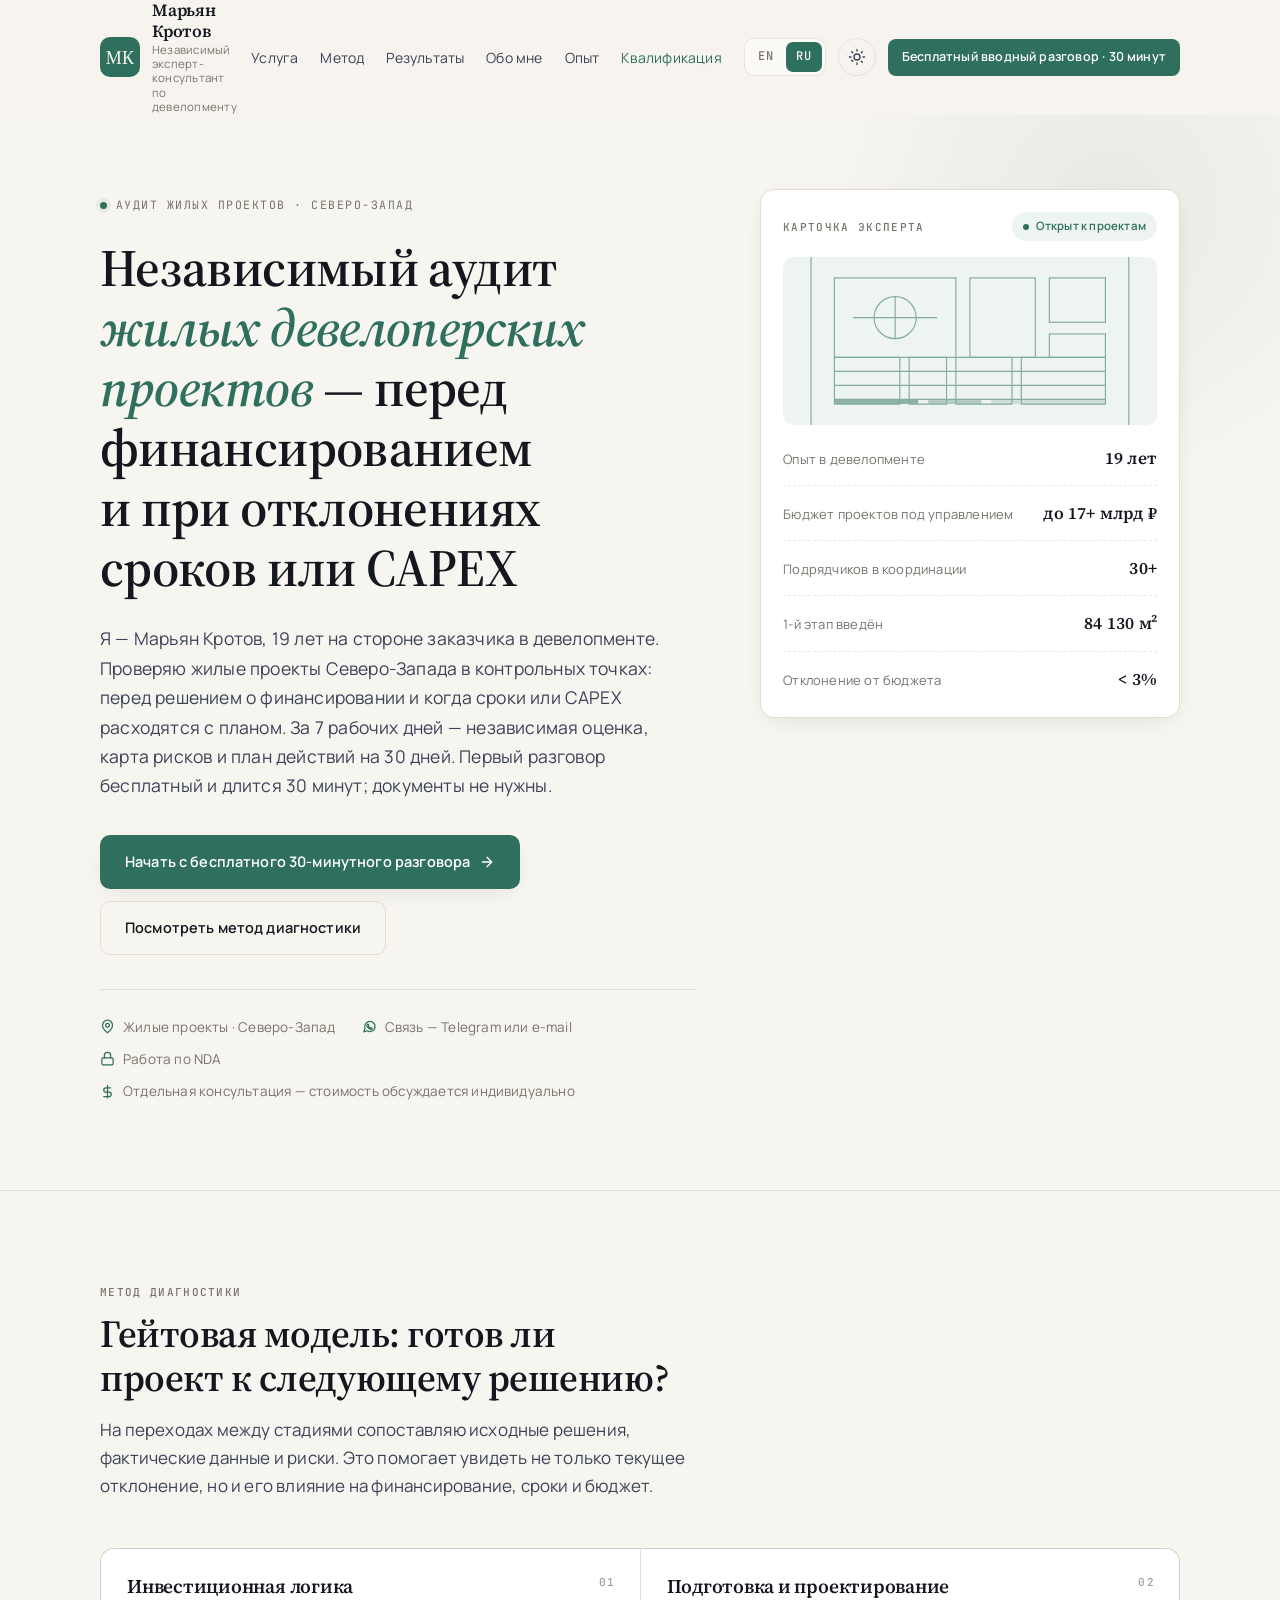
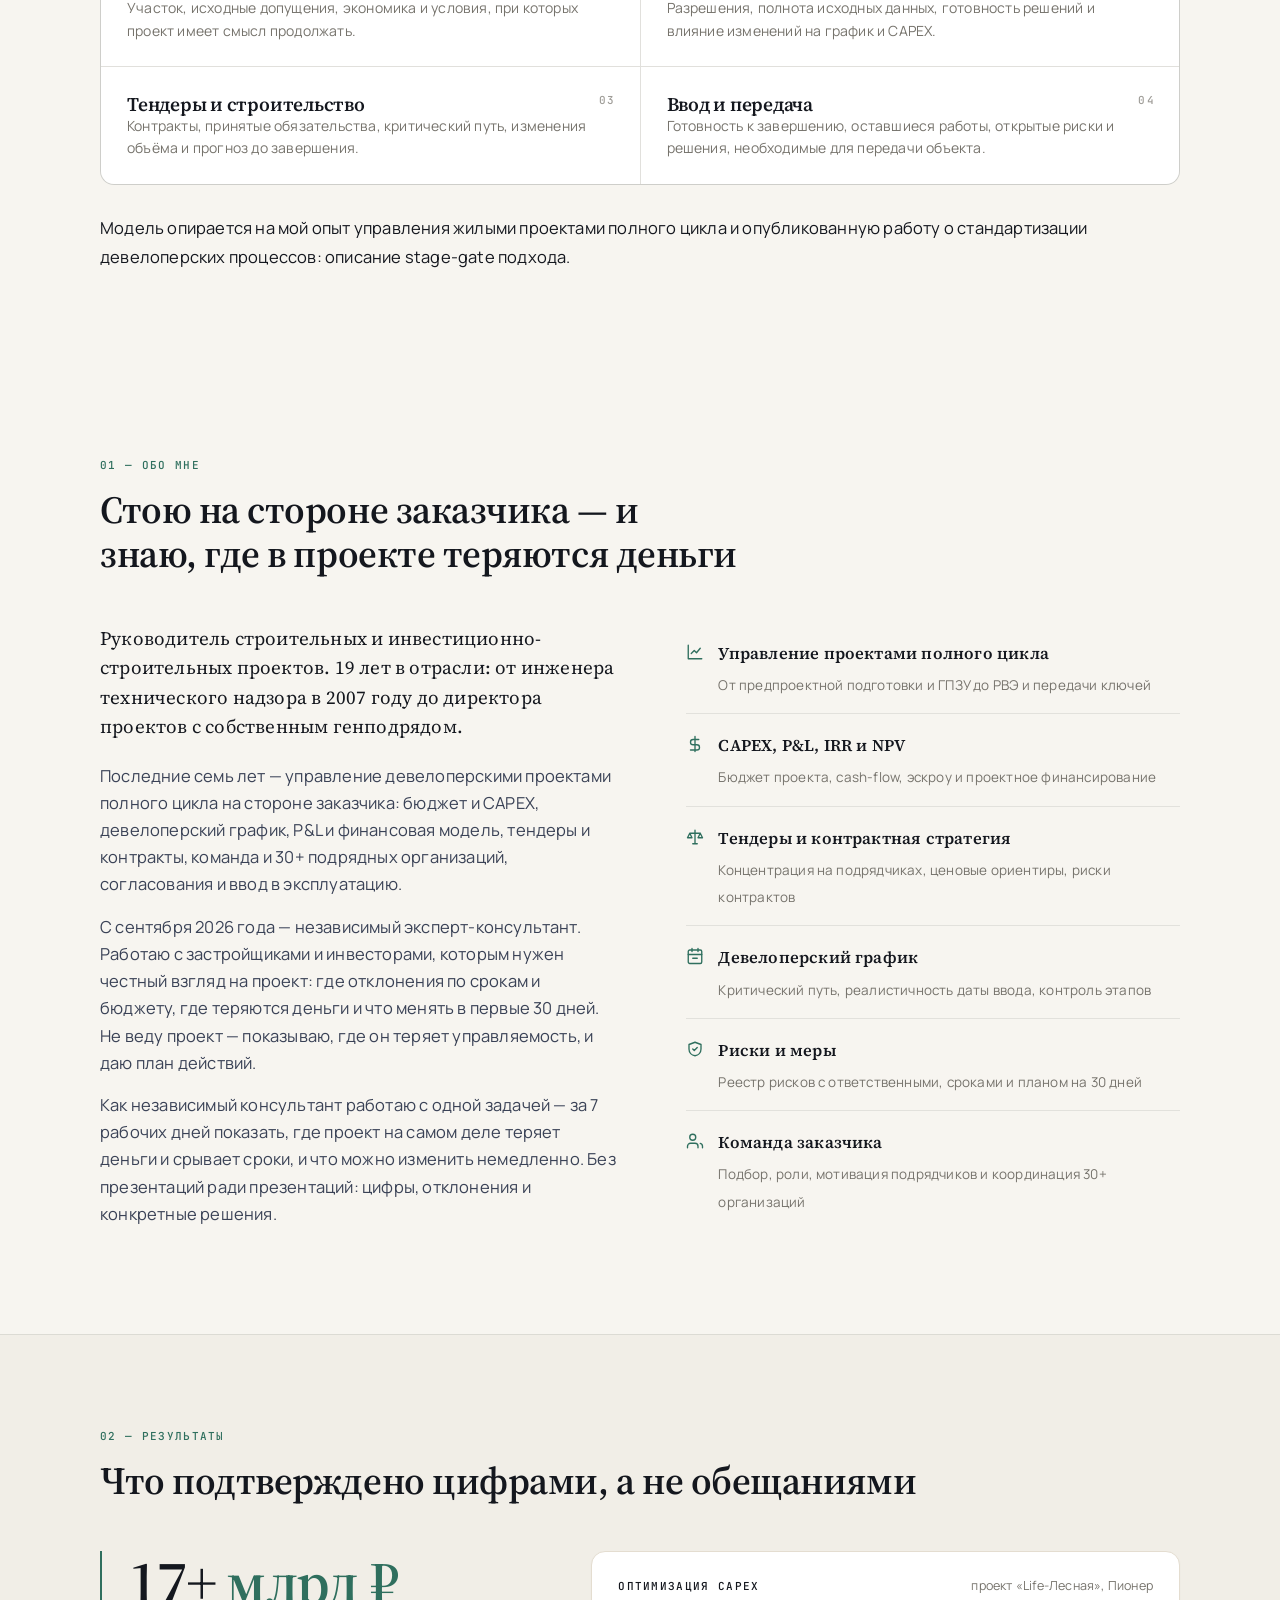
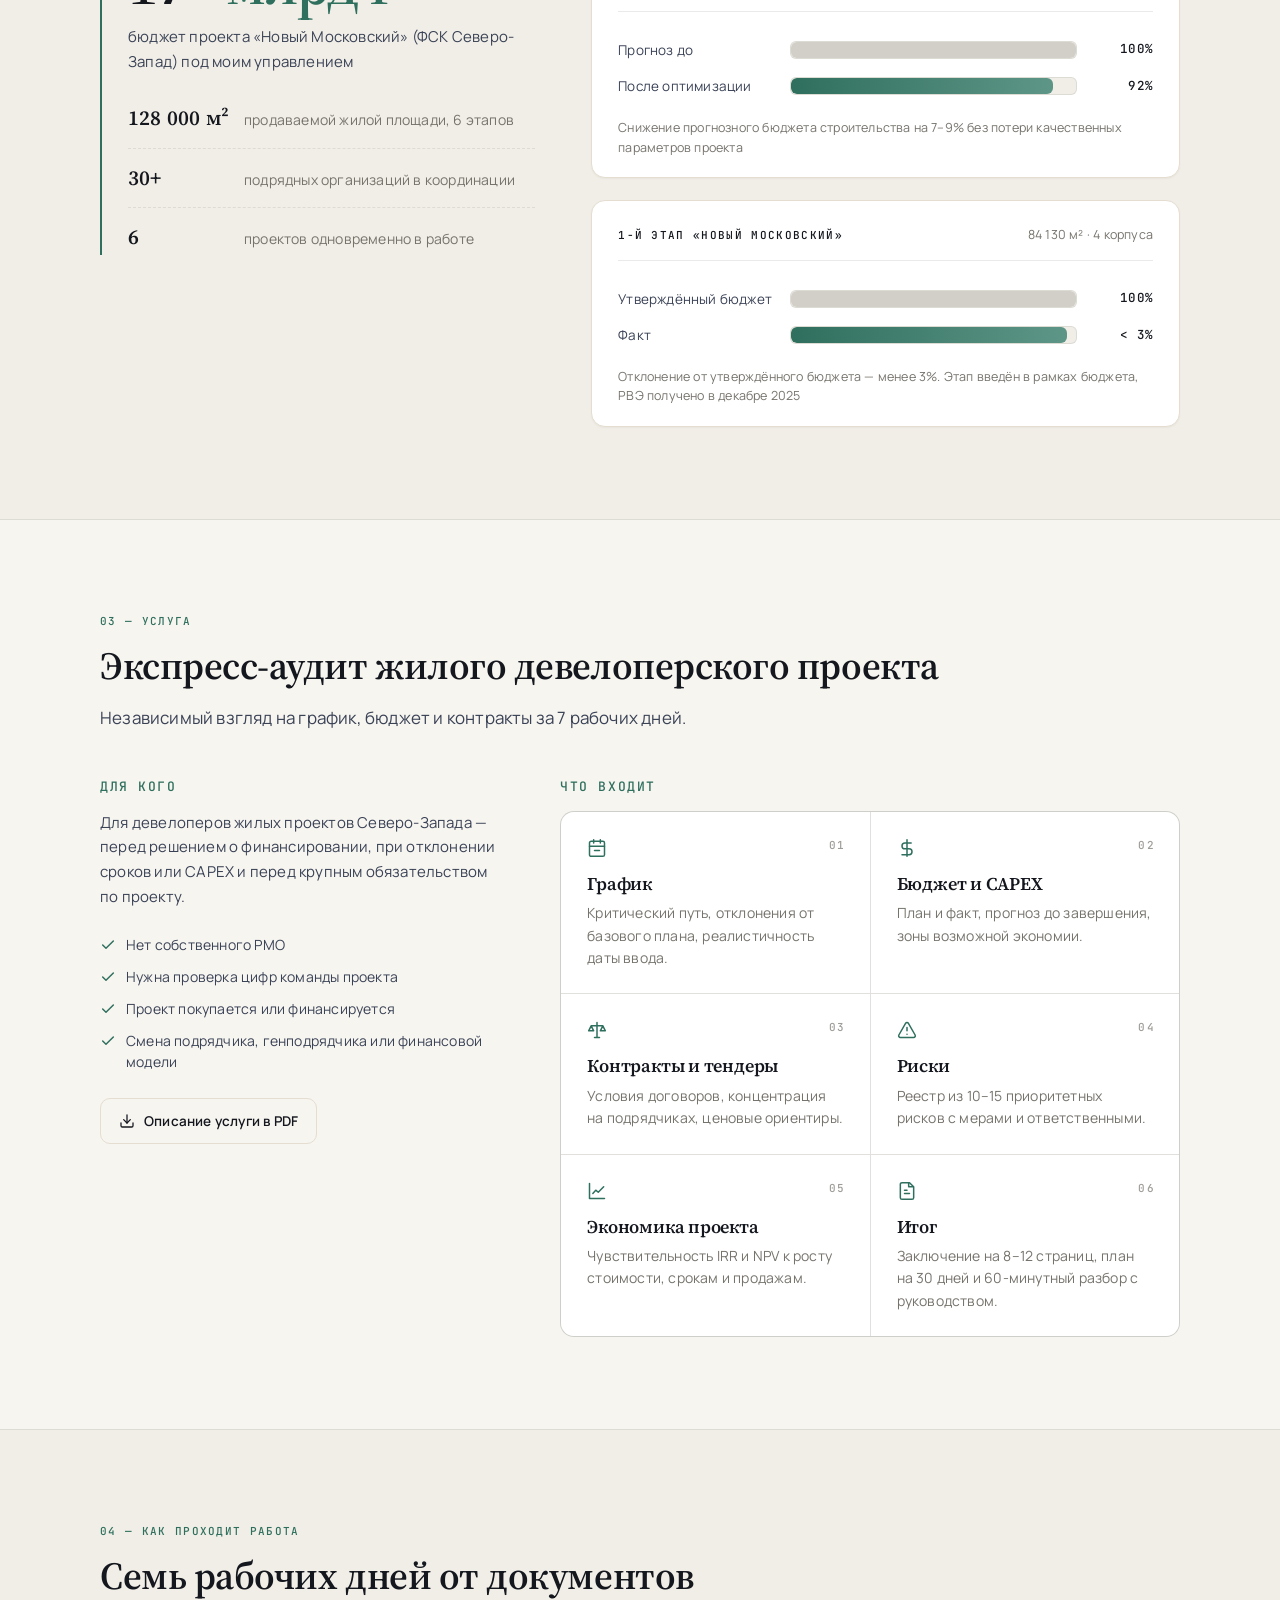
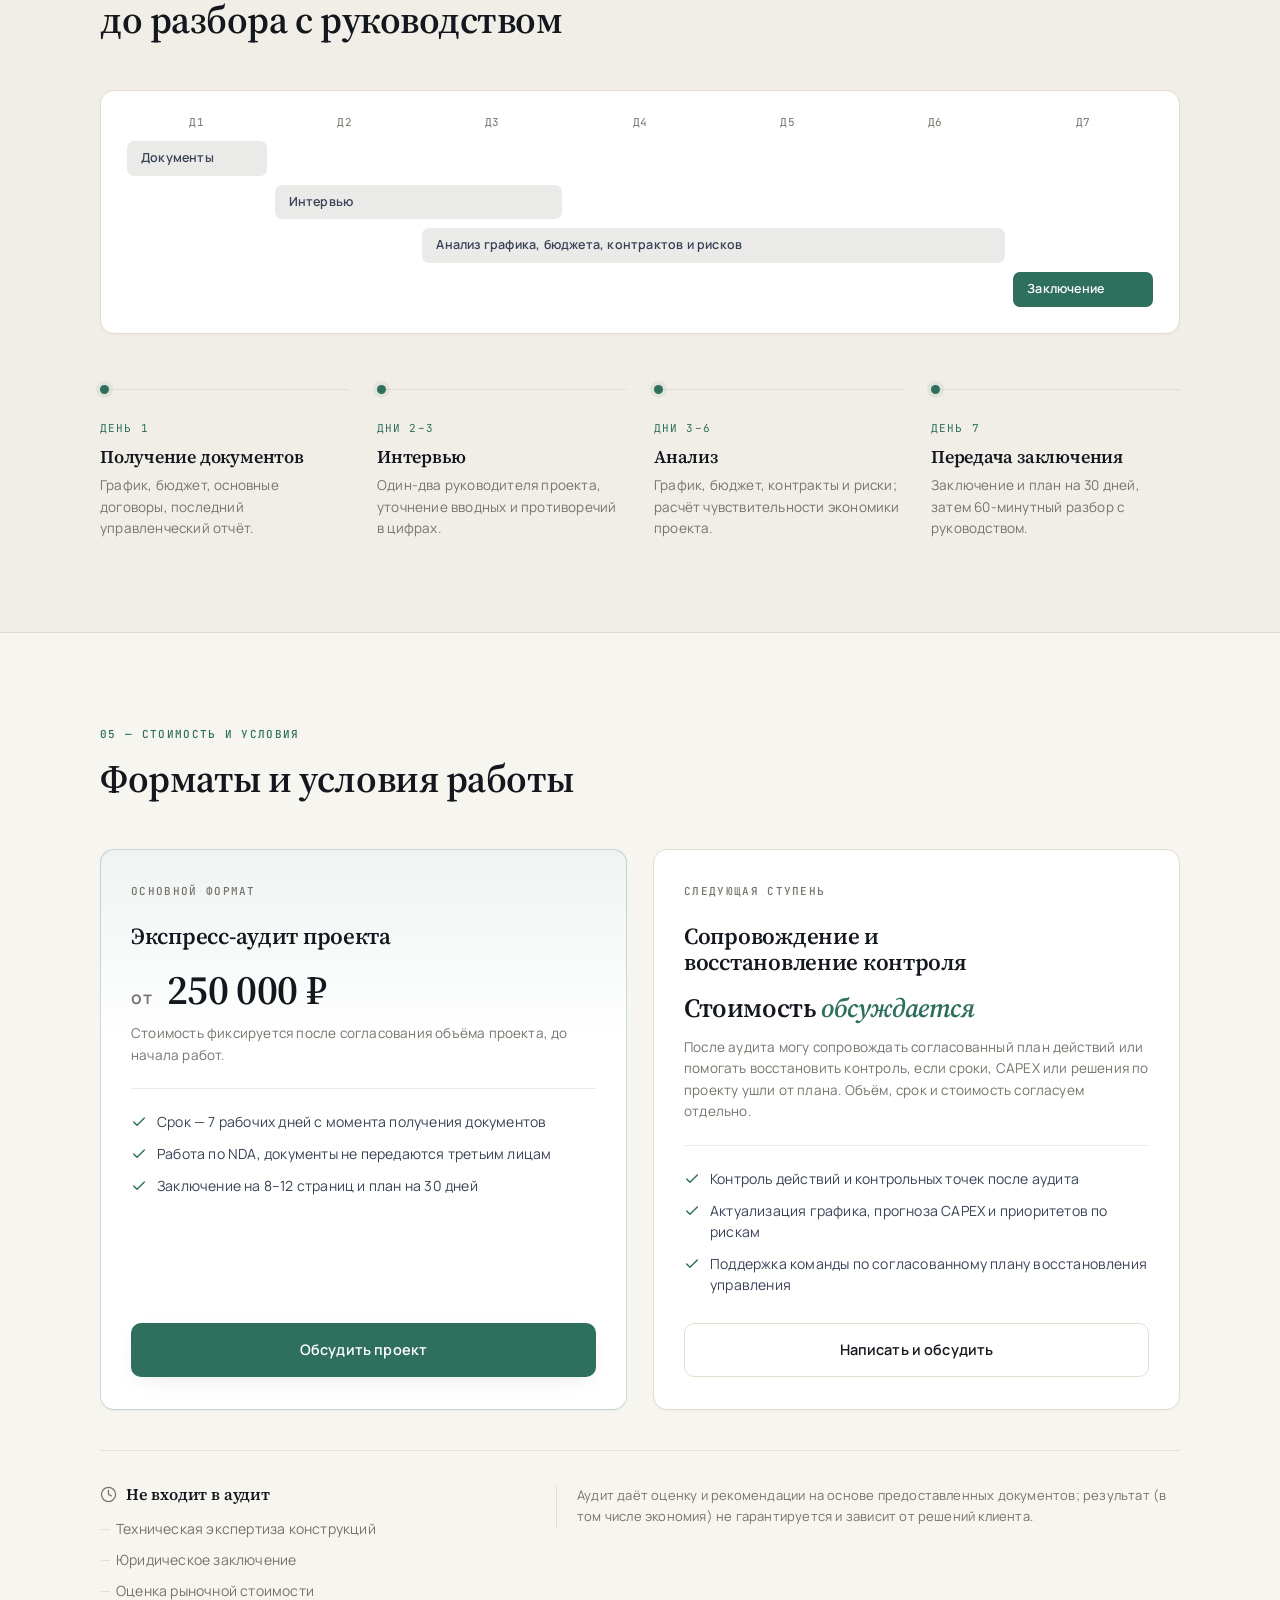
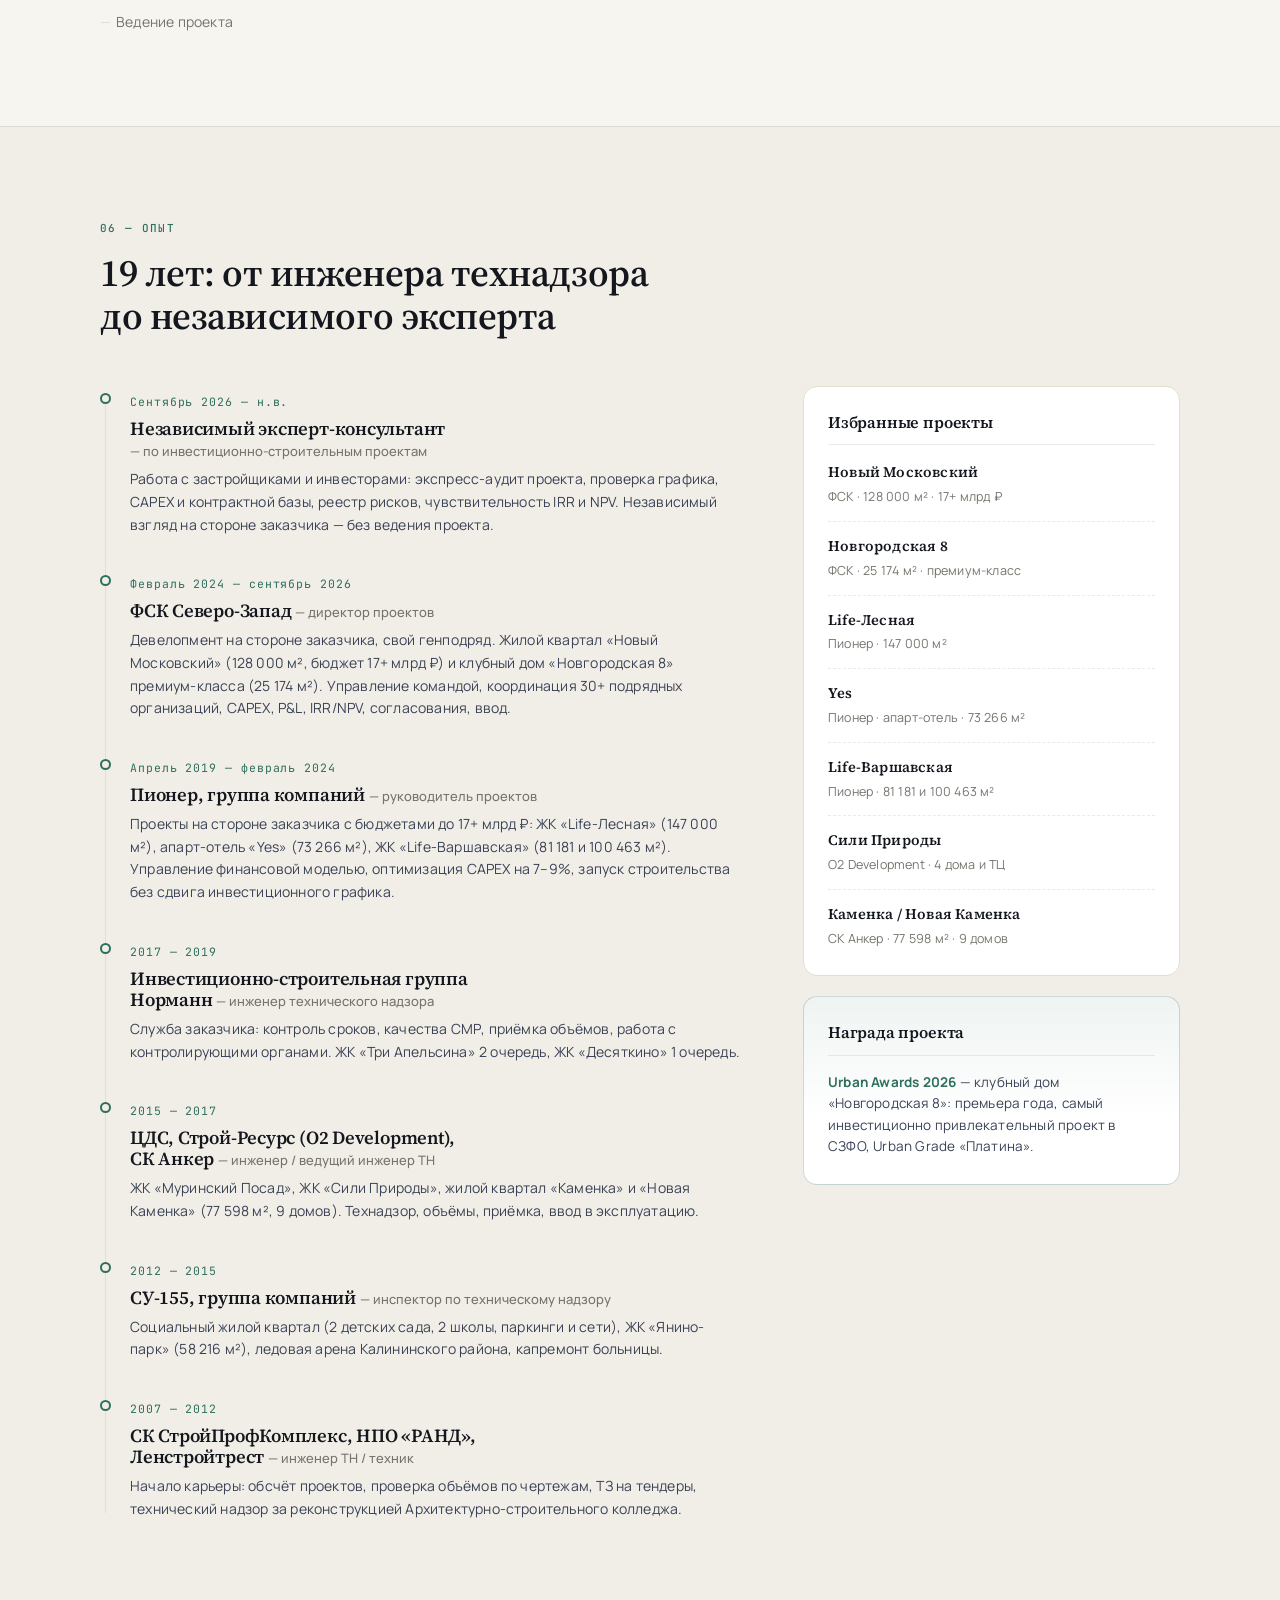
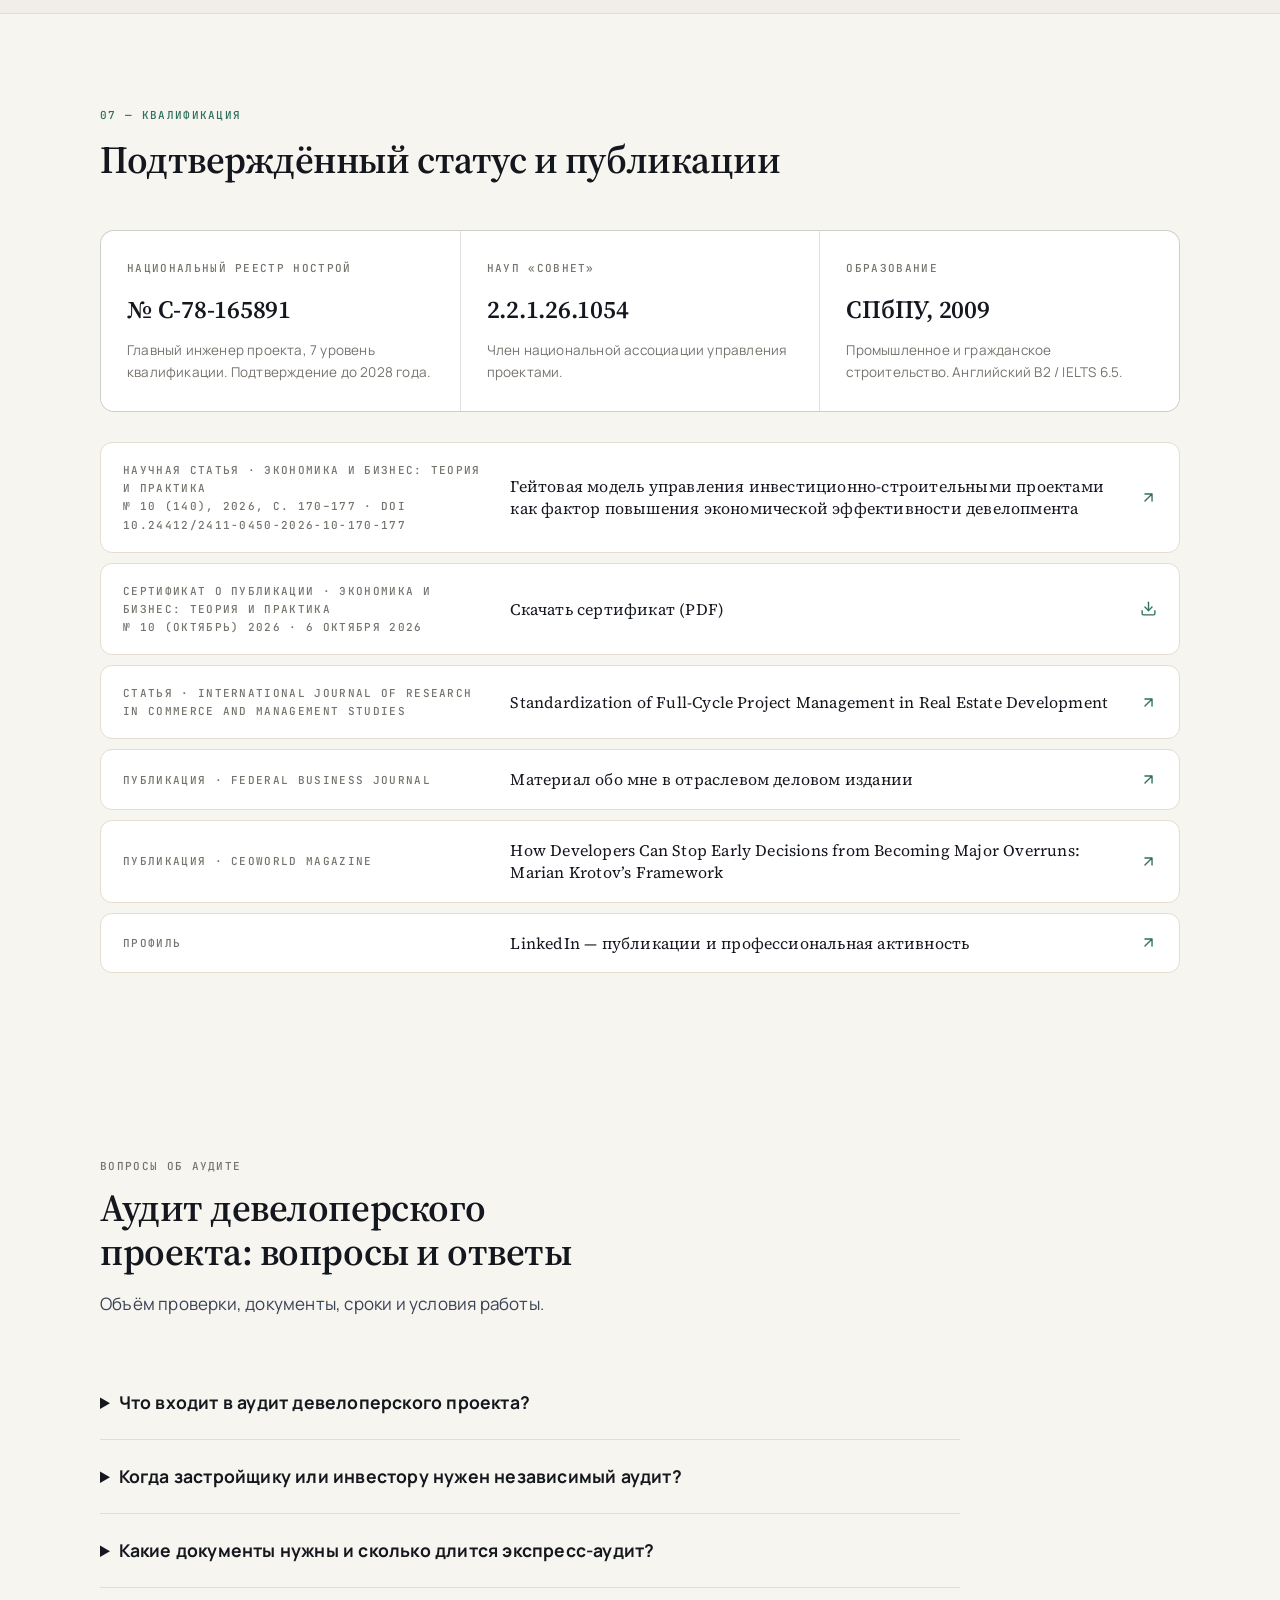
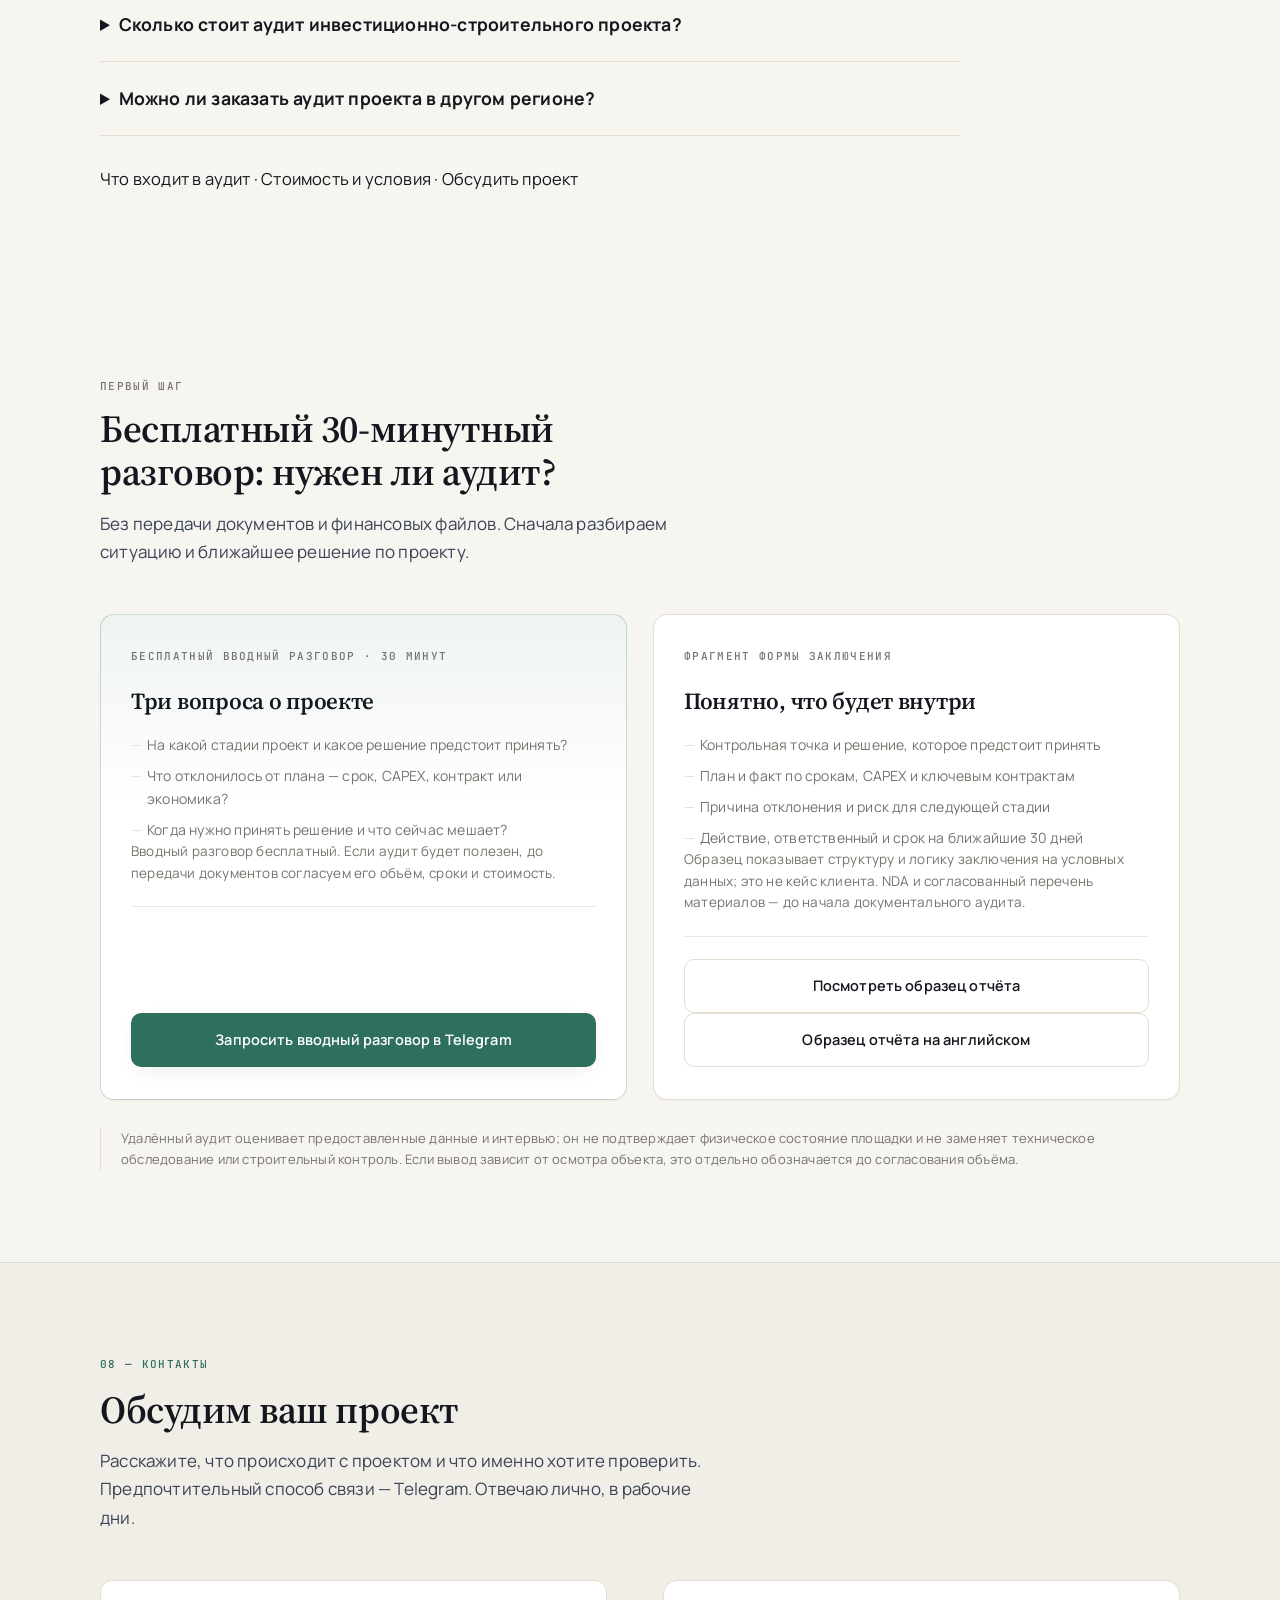
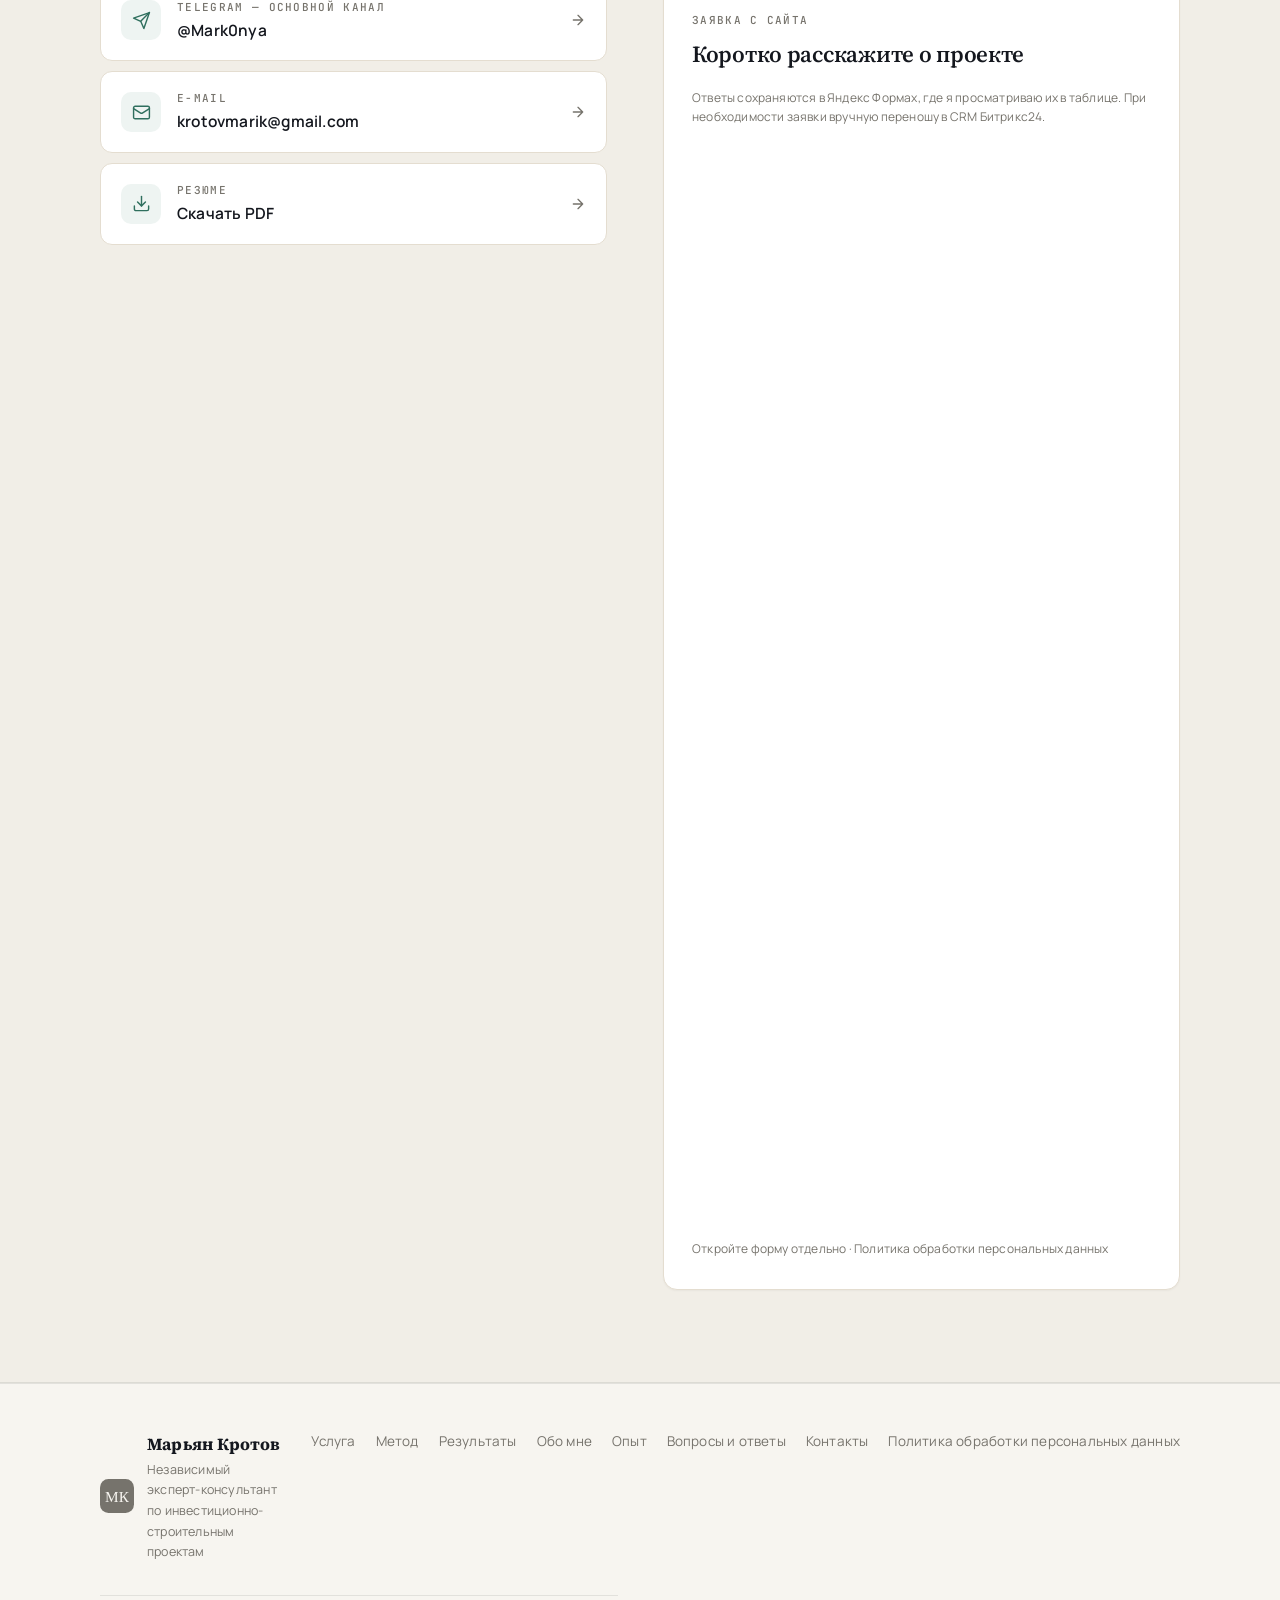
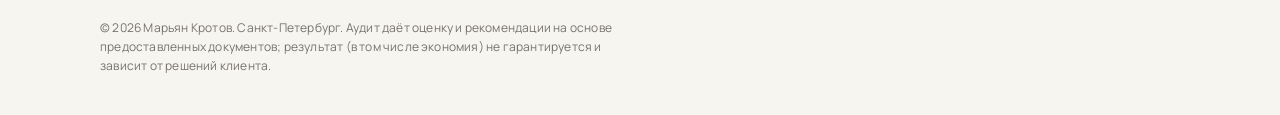
==== site/index.html @ f598ee1e "Connect Russian contact form to Yandex Forms" ====
<!DOCTYPE html>
<html lang="ru" data-theme="light">
<head>
<meta charset="utf-8">
<meta name="viewport" content="width=device-width, initial-scale=1">
<title>Аудит жилых девелоперских проектов Северо-Запада — Марьян Кротов</title>
<meta name="description" content="Независимый аудит жилых проектов Северо-Запада перед финансированием или при отклонениях сроков и CAPEX. Первый шаг — бесплатный разговор на 30 минут, документы не нужны.">
<link rel="canonical" href="https://mariankrotov.com/">
<link rel="alternate" hreflang="ru" href="https://mariankrotov.com/">
<link rel="alternate" hreflang="en" href="https://mariankrotov.com/en/">
<link rel="alternate" hreflang="x-default" href="https://mariankrotov.com/">
<meta name="robots" content="index, follow, max-image-preview:large">
<meta name="theme-color" content="#f7f5f0">
<meta property="og:type" content="website">
<meta property="og:locale" content="ru_RU">
<meta property="og:locale:alternate" content="en_US">
<meta property="og:title" content="Аудит жилых девелоперских проектов Северо-Запада — Марьян Кротов">
<meta property="og:description" content="Независимый аудит жилых проектов Северо-Запада перед финансированием или при отклонениях сроков и CAPEX. Первый шаг — бесплатный разговор на 30 минут, документы не нужны.">
<meta property="og:url" content="https://mariankrotov.com/">
<meta property="og:site_name" content="Марьян Кротов — консультант по девелопменту">
<meta property="og:image" content="https://mariankrotov.com/assets/og-cover.png">
<meta property="og:image:alt" content="Марьян Кротов — независимый консультант по девелопменту">
<meta property="og:image:width" content="1200">
<meta property="og:image:height" content="630">
<meta name="twitter:card" content="summary_large_image">
<meta name="twitter:title" content="Аудит жилых девелоперских проектов Северо-Запада — Марьян Кротов">
<meta name="twitter:description" content="Независимый аудит жилых проектов Северо-Запада перед финансированием или при отклонениях сроков и CAPEX. Первый шаг — бесплатный разговор на 30 минут, документы не нужны.">
<meta name="twitter:image" content="https://mariankrotov.com/assets/og-cover.png">
<meta name="twitter:image:alt" content="Марьян Кротов — независимый консультант по девелопменту">
<link rel="preconnect" href="https://fonts.googleapis.com">
<link rel="preconnect" href="https://fonts.gstatic.com" crossorigin>
<link href="https://fonts.googleapis.com/css2?family=Source+Serif+4:ital,opsz,wght@0,8..60,400;0,8..60,600;1,8..60,400&family=Manrope:wght@400;500;600;700;800&family=JetBrains+Mono:wght@400;500&display=swap" rel="stylesheet">
<link rel="stylesheet" href="assets/styles.css">
<link rel="icon" href="data:image/svg+xml,%3Csvg xmlns='http://www.w3.org/2000/svg' viewBox='0 0 64 64'%3E%3Crect width='64' height='64' rx='14' fill='%232f6f5e'/%3E%3Ctext x='32' y='43' font-family='Georgia,serif' font-size='30' fill='%23f7f5f0' text-anchor='middle'%3EМК%3C/text%3E%3C/svg%3E">
<script>
(function(){
  try {
    var saved = localStorage.getItem('mk-theme');
    var sys = window.matchMedia('(prefers-color-scheme: dark)').matches ? 'dark' : 'light';
    document.documentElement.setAttribute('data-theme', saved || sys);
  } catch(e){}
  document.documentElement.classList.add('js');
})();
</script>
<script type="application/ld+json">
{
  "@context": "https://schema.org",
  "@graph": [
    {
      "@type": "WebSite",
      "@id": "https://mariankrotov.com/#website",
      "url": "https://mariankrotov.com/",
      "name": "Марьян Кротов — консультант по девелопменту",
      "inLanguage": "ru-RU",
      "publisher": {
        "@id": "https://mariankrotov.com/#person"
      }
    },
    {
      "@type": "WebPage",
      "@id": "https://mariankrotov.com/#webpage",
      "url": "https://mariankrotov.com/",
      "name": "Аудит жилых девелоперских проектов Северо-Запада — Марьян Кротов",
      "description": "Независимый аудит жилых проектов Северо-Запада перед финансированием или при отклонениях сроков и CAPEX. Первый шаг — бесплатный разговор на 30 минут, документы не нужны.",
      "inLanguage": "ru-RU",
      "isPartOf": {
        "@id": "https://mariankrotov.com/#website"
      },
      "about": [
        {
          "@id": "https://mariankrotov.com/#person"
        },
        {
          "@id": "https://mariankrotov.com/#audit"
        }
      ],
      "mainEntity": {
        "@id": "https://mariankrotov.com/#audit"
      },
      "primaryImageOfPage": {
        "@id": "https://mariankrotov.com/assets/og-cover.png"
      }
    },
    {
      "@type": "ImageObject",
      "@id": "https://mariankrotov.com/assets/og-cover.png",
      "url": "https://mariankrotov.com/assets/og-cover.png",
      "contentUrl": "https://mariankrotov.com/assets/og-cover.png",
      "width": 1200,
      "height": 630,
      "inLanguage": "ru-RU",
      "caption": "Марьян Кротов — независимый консультант по девелопменту"
    },
    {
      "@type": "Person",
      "@id": "https://mariankrotov.com/#person",
      "name": "Марьян Кротов",
      "alternateName": "Marian Krotov",
      "url": "https://mariankrotov.com/",
      "jobTitle": "Независимый эксперт-консультант по девелопменту",
      "description": "Независимый эксперт-консультант по инвестиционно-строительным проектам: 19 лет на стороне заказчика, опыт проектов стоимостью до 17+ млрд ₽.",
      "email": "krotovmarik@gmail.com",
      "homeLocation": {
        "@type": "City",
        "name": "Санкт-Петербург"
      },
      "knowsLanguage": [
        "ru",
        "en"
      ],
      "alumniOf": {
        "@type": "CollegeOrUniversity",
        "name": "Санкт-Петербургский политехнический университет Петра Великого"
      },
      "hasCredential": {
        "@type": "EducationalOccupationalCredential",
        "name": "Подтверждение квалификации НОСТРОЙ"
      },
      "knowsAbout": [
        "Управление девелоперскими проектами",
        "Аудит инвестиционно-строительных проектов",
        "CAPEX",
        "IRR и NPV",
        "Контрактная стратегия"
      ],
      "sameAs": [
        "https://www.linkedin.com/in/marian-krotov-8963a182/",
        "https://t.me/Mark0nya"
      ]
    },
    {
      "@type": "Service",
      "@id": "https://mariankrotov.com/#audit",
      "url": "https://mariankrotov.com/#service",
      "name": "Экспресс-аудит жилого девелоперского проекта",
      "serviceType": "Независимый аудит девелоперского проекта",
      "description": "Анализ графика, бюджета CAPEX, контрактов, рисков и экономики IRR/NPV за 7 рабочих дней с момента получения документов. Заключение и план действий на 30 дней.",
      "provider": {
        "@id": "https://mariankrotov.com/#person"
      },
      "areaServed": "Северо-Запад России",
      "offers": {
        "@type": "Offer",
        "price": "250000",
        "priceCurrency": "RUB",
        "description": "Стоимость экспресс-аудита инвестиционно-строительного проекта — от 250 000 ₽"
      }
    },
    {
      "@type": "FAQPage",
      "@id": "https://mariankrotov.com/#faq",
      "isPartOf": {
        "@id": "https://mariankrotov.com/#webpage"
      },
      "inLanguage": "ru-RU",
      "mainEntity": [
        {
          "@type": "Question",
          "name": "Что входит в аудит девелоперского проекта?",
          "acceptedAnswer": {
            "@type": "Answer",
            "text": "Проверка девелоперского графика и критического пути, бюджета и CAPEX, контрактов и тендеров, реестра рисков и чувствительности IRR/NPV. По итогам вы получаете заключение на 8–12 страниц, план действий на 30 дней и 60-минутный разбор с руководством."
          },
          "@id": "https://mariankrotov.com/#faq-audit-includes",
          "text": "Проверка девелоперского графика и критического пути, бюджета и CAPEX, контрактов и тендеров, реестра рисков и чувствительности IRR/NPV. По итогам вы получаете заключение на 8–12 страниц, план действий на 30 дней и 60-минутный разбор с руководством."
        },
        {
          "@type": "Question",
          "name": "Когда застройщику или инвестору нужен независимый аудит?",
          "acceptedAnswer": {
            "@type": "Answer",
            "text": "Когда нужно проверить цифры команды проекта, разобраться в отклонениях по срокам и бюджету, оценить проект перед покупкой или финансированием. Аудит также помогает при смене подрядчика, генподрядчика или финансовой модели."
          },
          "@id": "https://mariankrotov.com/#faq-when-audit-needed",
          "text": "Когда нужно проверить цифры команды проекта, разобраться в отклонениях по срокам и бюджету, оценить проект перед покупкой или финансированием. Аудит также помогает при смене подрядчика, генподрядчика или финансовой модели."
        },
        {
          "@type": "Question",
          "name": "Какие документы нужны и сколько длится экспресс-аудит?",
          "acceptedAnswer": {
            "@type": "Answer",
            "text": "Бесплатный 30-минутный вводный разговор не требует документов. Если решим, что аудит полезен, сначала согласуем объём, NDA и список материалов. Аудит длится 7 рабочих дней с момента получения согласованных документов и включает интервью с одним-двумя руководителями проекта."
          },
          "@id": "https://mariankrotov.com/#faq-documents-and-timing",
          "text": "Бесплатный 30-минутный вводный разговор не требует документов. Если решим, что аудит полезен, сначала согласуем объём, NDA и список материалов. Аудит длится 7 рабочих дней с момента получения согласованных документов и включает интервью с одним-двумя руководителями проекта."
        },
        {
          "@type": "Question",
          "name": "Сколько стоит аудит инвестиционно-строительного проекта?",
          "acceptedAnswer": {
            "@type": "Answer",
            "text": "Экспресс-аудит стоит от 250 000 ₽. Стоимость фиксируется после согласования объёма проекта, до начала работ. Цена отдельной консультации и регулярного сопровождения обсуждается индивидуально."
          },
          "@id": "https://mariankrotov.com/#faq-audit-price",
          "text": "Экспресс-аудит стоит от 250 000 ₽. Стоимость фиксируется после согласования объёма проекта, до начала работ. Цена отдельной консультации и регулярного сопровождения обсуждается индивидуально."
        },
        {
          "@type": "Question",
          "name": "Можно ли заказать аудит проекта в другом регионе?",
          "acceptedAnswer": {
            "@type": "Answer",
            "text": "Основной фокус — жилые девелоперские проекты Северо-Запада. Удалённый аудит в других регионах можно обсудить после бесплатного 30-минутного разговора — с учётом стадии проекта и доступных данных. Документы не нужны."
          },
          "@id": "https://mariankrotov.com/#faq-audit-region",
          "text": "Основной фокус — жилые девелоперские проекты Северо-Запада. Удалённый аудит в других регионах можно обсудить после бесплатного 30-минутного разговора — с учётом стадии проекта и доступных данных. Документы не нужны."
        }
      ]
    }
  ]
}
</script>
</head>
<body>
<a class="skip-link" href="#main">Перейти к содержимому</a>
<!-- Yandex.Metrika counter -->
<script type="text/javascript">
    (function(m,e,t,r,i,k,a){m[i]=m[i]||function(){(m[i].a=m[i].a||[]).push(arguments)}; m[i].l=1*new Date();k=e.createElement(t),a=e.getElementsByTagName(t)[0],k.async=1,k.src=r,a.parentNode.insertBefore(k,a)}) (window, document, "script", "https://mc.yandex.ru/metrika/tag.js", "ym"); try { ym(114174819, "init", { defer:false, clickmap:true, trackLinks:true, accurateTrackBounce:true, webvisor:true, triggerEvent: false, trackHash: false, ecommerce: false, type: 0, experiments:"" }); } catch(e) {}
</script>
<noscript><div><img src="https://mc.yandex.ru/watch/114174819" style="position:absolute; left:-9999px;" alt="" /></div></noscript>
<!-- /Yandex.Metrika counter -->

<!-- ======================= HEADER ======================= -->
<header class="site-header" id="siteHeader">
  <div class="container header-inner">
    <a class="brand" href="#top" aria-label="Марьян Кротов — на главную">
      <span class="brand-mark" aria-hidden="true">
        <svg viewBox="0 0 40 40" width="40" height="40"><rect width="40" height="40" rx="10" fill="currentColor"/><text x="20" y="27" font-family="Georgia, 'Times New Roman', serif" font-size="18" fill="var(--mark-fg)" text-anchor="middle">МК</text></svg>
      </span>
      <span class="brand-text">
        <strong>Марьян Кротов</strong>
        <em>Независимый эксперт-консультант по девелопменту</em>
      </span>
    </a>

    <nav class="nav" id="primaryNav" aria-label="Основная навигация">
      <a href="#service">Услуга</a>
      <a href="#method">Метод</a>
      <a href="#results">Результаты</a>
      <a href="#about">Обо мне</a>
      <a href="#experience">Опыт</a>
      <a href="#credentials">Квалификация</a>
    </nav>

    <div class="header-actions">
      <div class="lang-switch" role="group" aria-label="Язык сайта">
        <a href="/en/" lang="en" hreflang="en" data-lang-link="en">EN</a>
        <a href="/" lang="ru" hreflang="ru" data-lang-link="ru" aria-current="true">RU</a>
      </div>
      <button class="theme-toggle" id="themeToggle" type="button" aria-label="Переключить тему" title="Светлая / тёмная тема">
        <svg class="icon-sun" viewBox="0 0 24 24" width="18" height="18" fill="none" stroke="currentColor" stroke-width="1.8" stroke-linecap="round" stroke-linejoin="round" aria-hidden="true"><circle cx="12" cy="12" r="4"/><path d="M12 2v2M12 20v2M4.93 4.93l1.41 1.41M17.66 17.66l1.41 1.41M2 12h2M20 12h2M6.34 17.66l-1.41-1.41M19.07 4.93l-1.41 1.41"/></svg>
        <svg class="icon-moon" viewBox="0 0 24 24" width="18" height="18" fill="none" stroke="currentColor" stroke-width="1.8" stroke-linecap="round" stroke-linejoin="round" aria-hidden="true"><path d="M12 3a6 6 0 0 0 9 9 9 9 0 1 1-9-9Z"/></svg>
      </button>
      <a class="btn btn-primary btn-sm header-cta" href="#first-step">Бесплатный вводный разговор · 30 минут</a>
      <button class="nav-toggle" id="navToggle" type="button" aria-label="Открыть меню" aria-expanded="false" aria-controls="mobileNav">
        <svg viewBox="0 0 24 24" width="22" height="22" fill="none" stroke="currentColor" stroke-width="1.8" stroke-linecap="round" aria-hidden="true"><path d="M4 7h16M4 12h16M4 17h16"/></svg>
      </button>
    </div>
  </div>

  <div class="mobile-nav" id="mobileNav" hidden>
    <nav aria-label="Мобильная навигация">
      <a href="#service">Услуга</a>
      <a href="#method">Метод</a>
      <a href="#results">Результаты</a>
      <a href="#about">Обо мне</a>
      <a href="#experience">Опыт</a>
      <a href="#credentials">Квалификация</a>
      <a href="#faq">Вопросы и ответы</a>
      <a href="#contact">Контакты</a>
    </nav>
    <div class="lang-switch" role="group" aria-label="Язык сайта">
      <a href="/en/" lang="en" hreflang="en" data-lang-link="en">EN</a>
      <a href="/" lang="ru" hreflang="ru" data-lang-link="ru" aria-current="true">RU</a>
    </div>
    <a class="btn btn-primary" href="#contact">Обсудить проект</a>
  </div>
</header>

<main id="main">
<span id="top"></span>

<!-- ======================= HERO ======================= -->
<section class="hero">
  <div class="container hero-grid">
    <div class="hero-main">
      <p class="eyebrow reveal">
        <span class="eyebrow-dot" aria-hidden="true"></span>
        Аудит жилых проектов · Северо-Запад
      </p>
      <h1 class="reveal" style="--d:.05s">Независимый аудит <em>жилых девелоперских проектов</em> — перед финансированием и при отклонениях сроков или CAPEX</h1>
      <p class="hero-lead reveal" style="--d:.1s">
        Я — Марьян Кротов, 19 лет на стороне заказчика в девелопменте. Проверяю жилые проекты Северо-Запада в контрольных точках: перед решением о финансировании и когда сроки или CAPEX расходятся с планом. За 7 рабочих дней — независимая оценка, карта рисков и план действий на 30 дней. Первый разговор бесплатный и длится 30 минут; документы не нужны.
      </p>
      <div class="hero-cta reveal" style="--d:.15s">
        <a class="btn btn-primary" href="#first-step">
          Начать с бесплатного 30-минутного разговора
          <svg viewBox="0 0 24 24" width="16" height="16" fill="none" stroke="currentColor" stroke-width="2" stroke-linecap="round" stroke-linejoin="round" aria-hidden="true"><path d="M5 12h14M12 5l7 7-7 7"/></svg>
        </a>
        <a class="btn btn-ghost" href="#method">Посмотреть метод диагностики</a>
      </div>
      <ul class="hero-facts reveal" style="--d:.2s">
        <li><svg viewBox="0 0 24 24" width="15" height="15" fill="none" stroke="currentColor" stroke-width="2" stroke-linecap="round" stroke-linejoin="round" aria-hidden="true"><path d="M20 10c0 6-8 12-8 12s-8-6-8-12a8 8 0 0 1 16 0Z"/><circle cx="12" cy="10" r="3"/></svg> Жилые проекты · Северо-Запад</li>
        <li><svg viewBox="0 0 24 24" width="15" height="15" fill="none" stroke="currentColor" stroke-width="2" stroke-linecap="round" stroke-linejoin="round" aria-hidden="true"><path d="M21 11.5a8.4 8.4 0 0 1-12.6 7.3L3 20.5l1.8-5.2A8.4 8.4 0 1 1 21 11.5Z"/><path d="M8.6 8.8c.2-.5.4-.5.6-.5h.5c.2 0 .4 0 .6.5l.7 1.7c0 .2 0 .4-.1.5l-.4.5c-.1.1-.2.3-.1.5.4.9 1.3 1.8 2.2 2.2.2.1.4 0 .5-.1l.5-.4c.2-.2.3-.2.5-.1l1.7.8c.2.1.3.3.3.5v.5c0 .3-.2.6-.5.8-.5.3-1.2.5-1.9.3-1.4-.3-2.8-1.2-3.9-2.3-1-1-1.8-2.3-2-3.6-.1-.7.2-1.5.7-2.1Z"/></svg> Связь — Telegram или e-mail</li>
        <li><svg viewBox="0 0 24 24" width="15" height="15" fill="none" stroke="currentColor" stroke-width="2" stroke-linecap="round" stroke-linejoin="round" aria-hidden="true"><rect x="3" y="11" width="18" height="11" rx="2"/><path d="M7 11V7a5 5 0 0 1 10 0v4"/></svg> Работа по NDA</li>
        <li><svg viewBox="0 0 24 24" width="15" height="15" fill="none" stroke="currentColor" stroke-width="2" stroke-linecap="round" stroke-linejoin="round" aria-hidden="true"><path d="M12 2v20M17 6H9.5a3.5 3.5 0 0 0 0 7h5a3.5 3.5 0 0 1 0 7H6"/></svg> Отдельная консультация — стоимость обсуждается индивидуально</li>
      </ul>
    </div>

    <aside class="hero-card reveal" style="--d:.12s" aria-label="Ключевые факты">
      <div class="card-topline">
        <span class="mono-label">Карточка эксперта</span>
        <span class="status-pill"><span class="status-dot" aria-hidden="true"></span>Открыт к проектам</span>
      </div>
      <div class="card-portrait" aria-hidden="true">
        <svg viewBox="0 0 320 200" preserveAspectRatio="xMidYMid slice" width="100%" height="100%">
          <g fill="none" stroke="currentColor" stroke-width="1">
            <rect x="24" y="26" width="272" height="148" rx="4"/>
            <rect x="44" y="46" width="104" height="68"/>
            <rect x="160" y="46" width="56" height="68"/>
            <rect x="228" y="46" width="48" height="38"/>
            <rect x="228" y="94" width="48" height="20"/>
            <path d="M44 126h232M44 138h232M44 150h232"/>
            <path d="M44 114h56v40H44zM108 114h32v40h-32zM148 114h48v40h-48zM204 114h72v40h-72z"/>
            <circle cx="96" cy="80" r="18"/>
            <path d="M60 80h72M96 62v36"/>
          </g>
          <g fill="currentColor" opacity=".9">
            <rect x="44" y="150" width="72" height="4" rx="2"/>
            <rect x="124" y="150" width="46" height="4" rx="2" opacity=".6"/>
            <rect x="178" y="150" width="98" height="4" rx="2" opacity=".3"/>
          </g>
        </svg>
      </div>
      <dl class="card-facts">
        <div><dt>Опыт в девелопменте</dt><dd>19 лет</dd></div>
        <div><dt>Бюджет проектов под управлением</dt><dd>до 17+ млрд ₽</dd></div>
        <div><dt>Подрядчиков в координации</dt><dd>30+</dd></div>
        <div><dt>1-й этап введён</dt><dd>84 130 м²</dd></div>
        <div><dt>Отклонение от бюджета</dt><dd>&lt; 3%</dd></div>
      </dl>
    </aside>
  </div>
</section>

<section class="section" id="method" aria-labelledby="method-title">
  <div class="container">
    <div class="section-head">
      <p class="mono-label">Метод диагностики</p>
      <h2 id="method-title">Гейтовая модель: готов ли проект к следующему решению?</h2>
      <p class="section-lead">На переходах между стадиями сопоставляю исходные решения, фактические данные и риски. Это помогает увидеть не только текущее отклонение, но и его влияние на финансирование, сроки и бюджет.</p>
    </div>
    <div class="scope-grid">
      <article class="scope-item"><span class="scope-num mono-label">01</span><h3>Инвестиционная логика</h3><p>Участок, исходные допущения, экономика и условия, при которых проект имеет смысл продолжать.</p></article>
      <article class="scope-item"><span class="scope-num mono-label">02</span><h3>Подготовка и проектирование</h3><p>Разрешения, полнота исходных данных, готовность решений и влияние изменений на график и CAPEX.</p></article>
      <article class="scope-item"><span class="scope-num mono-label">03</span><h3>Тендеры и строительство</h3><p>Контракты, принятые обязательства, критический путь, изменения объёма и прогноз до завершения.</p></article>
      <article class="scope-item"><span class="scope-num mono-label">04</span><h3>Ввод и передача</h3><p>Готовность к завершению, оставшиеся работы, открытые риски и решения, необходимые для передачи объекта.</p></article>
    </div>
    <p class="faq-links">Модель опирается на мой опыт управления жилыми проектами полного цикла и опубликованную работу о стандартизации девелоперских процессов: <a href="https://ijrcms.com/standardization-of-full-cycle-project-management-in-real-estate-development/" target="_blank" rel="noopener noreferrer">описание stage-gate подхода</a>.</p>
  </div>
</section>

<!-- ======================= ABOUT ======================= -->
<section class="section" id="about">
  <div class="container">
    <div class="section-head">
      <p class="section-index mono-label">01 — Обо мне</p>
      <h2 class="reveal">Стою на стороне заказчика — и знаю, где в проекте теряются деньги</h2>
    </div>

    <div class="about-grid">
      <div class="about-text reveal">
        <p class="lead">
          Руководитель строительных и инвестиционно-строительных проектов. 19 лет в отрасли:
          от инженера технического надзора в 2007 году до директора проектов с собственным генподрядом.
        </p>
        <p>
          Последние семь лет — управление девелоперскими проектами полного цикла на стороне заказчика:
          бюджет и CAPEX, девелоперский график, P&amp;L и финансовая модель, тендеры и контракты,
          команда и 30+ подрядных организаций, согласования и ввод в эксплуатацию.
        </p>
        <p>
          С сентября 2026 года — независимый эксперт-консультант. Работаю с застройщиками и инвесторами,
          которым нужен честный взгляд на проект: где отклонения по срокам и бюджету, где теряются деньги
          и что менять в первые 30 дней. Не веду проект — показываю, где он теряет управляемость,
          и даю план действий.
        </p>
        <p>
          Как независимый консультант работаю с одной задачей — за 7 рабочих дней показать,
          где проект на самом деле теряет деньги и срывает сроки, и что можно изменить немедленно.
          Без презентаций ради презентаций: цифры, отклонения и конкретные решения.
        </p>
      </div>

      <ul class="about-skills reveal" style="--d:.08s">
        <li>
          <svg viewBox="0 0 24 24" width="18" height="18" fill="none" stroke="currentColor" stroke-width="1.8" stroke-linecap="round" stroke-linejoin="round" aria-hidden="true"><path d="M3 3v18h18"/><path d="m7 14 4-4 3 3 5-6"/></svg>
          <div><strong>Управление проектами полного цикла</strong><span>От предпроектной подготовки и ГПЗУ до РВЭ и передачи ключей</span></div>
        </li>
        <li>
          <svg viewBox="0 0 24 24" width="18" height="18" fill="none" stroke="currentColor" stroke-width="1.8" stroke-linecap="round" stroke-linejoin="round" aria-hidden="true"><path d="M12 2v20M17 6H9.5a3.5 3.5 0 0 0 0 7h5a3.5 3.5 0 0 1 0 7H6"/></svg>
          <div><strong>CAPEX, P&amp;L, IRR и NPV</strong><span>Бюджет проекта, cash-flow, эскроу и проектное финансирование</span></div>
        </li>
        <li>
          <svg viewBox="0 0 24 24" width="18" height="18" fill="none" stroke="currentColor" stroke-width="1.8" stroke-linecap="round" stroke-linejoin="round" aria-hidden="true"><path d="M12 3v18M5 7h14M5 7l-3 6h6L5 7ZM19 7l-3 6h6l-3-6ZM9 21h6"/></svg>
          <div><strong>Тендеры и контрактная стратегия</strong><span>Концентрация на подрядчиках, ценовые ориентиры, риски контрактов</span></div>
        </li>
        <li>
          <svg viewBox="0 0 24 24" width="18" height="18" fill="none" stroke="currentColor" stroke-width="1.8" stroke-linecap="round" stroke-linejoin="round" aria-hidden="true"><rect x="3" y="4" width="18" height="18" rx="2"/><path d="M16 2v4M8 2v4M3 10h18M9 15h6"/></svg>
          <div><strong>Девелоперский график</strong><span>Критический путь, реалистичность даты ввода, контроль этапов</span></div>
        </li>
        <li>
          <svg viewBox="0 0 24 24" width="18" height="18" fill="none" stroke="currentColor" stroke-width="1.8" stroke-linecap="round" stroke-linejoin="round" aria-hidden="true"><path d="M12 3 4 6v6c0 5 3.4 8.5 8 9 4.6-.5 8-4 8-9V6l-8-3Z"/><path d="m9 12 2 2 4-4"/></svg>
          <div><strong>Риски и меры</strong><span>Реестр рисков с ответственными, сроками и планом на 30 дней</span></div>
        </li>
        <li>
          <svg viewBox="0 0 24 24" width="18" height="18" fill="none" stroke="currentColor" stroke-width="1.8" stroke-linecap="round" stroke-linejoin="round" aria-hidden="true"><path d="M16 21v-2a4 4 0 0 0-4-4H6a4 4 0 0 0-4 4v2"/><circle cx="9" cy="7" r="4"/><path d="M22 21v-2a4 4 0 0 0-3-3.87"/></svg>
          <div><strong>Команда заказчика</strong><span>Подбор, роли, мотивация подрядчиков и координация 30+ организаций</span></div>
        </li>
      </ul>
    </div>
  </div>
</section>

<!-- ======================= RESULTS ======================= -->
<section class="section section-alt" id="results">
  <div class="container">
    <div class="section-head">
      <p class="section-index mono-label">02 — Результаты</p>
      <h2 class="reveal">Что подтверждено цифрами, а не обещаниями</h2>
    </div>

    <div class="results-grid">
      <div class="kpi-block reveal">
        <p class="kpi-value">17+ <span>млрд ₽</span></p>
        <p class="kpi-caption">бюджет проекта «Новый Московский» (ФСК Северо-Запад) под моим управлением</p>
        <ul class="kpi-list">
          <li><span>128 000 м²</span> продаваемой жилой площади, 6 этапов</li>
          <li><span>30+</span> подрядных организаций в координации</li>
          <li><span>6</span> проектов одновременно в работе</li>
        </ul>
      </div>

      <div class="charts-block reveal" style="--d:.1s">
        <figure class="chart-card">
          <figcaption class="chart-title">
            <span class="mono-label">Оптимизация CAPEX</span>
            <span class="chart-note">проект «Life-Лесная», Пионер</span>
          </figcaption>
          <div class="bench-row">
            <span class="label">Прогноз до</span>
            <div class="bar-bg"><div class="bar-fill is-base" style="width:100%"></div></div>
            <span class="val">100%</span>
          </div>
          <div class="bench-row">
            <span class="label">После оптимизации</span>
            <div class="bar-bg"><div class="bar-fill" style="width:92%"></div></div>
            <span class="val">92%</span>
          </div>
          <p class="chart-foot">Снижение прогнозного бюджета строительства на 7–9% без потери качественных параметров проекта</p>
        </figure>

        <figure class="chart-card">
          <figcaption class="chart-title">
            <span class="mono-label">1-й этап «Новый Московский»</span>
            <span class="chart-note">84 130 м² · 4 корпуса</span>
          </figcaption>
          <div class="bench-row">
            <span class="label">Утверждённый бюджет</span>
            <div class="bar-bg"><div class="bar-fill is-base" style="width:100%"></div></div>
            <span class="val">100%</span>
          </div>
          <div class="bench-row">
            <span class="label">Факт</span>
            <div class="bar-bg"><div class="bar-fill" style="width:97%"></div></div>
            <span class="val">&lt; 3%</span>
          </div>
          <p class="chart-foot">Отклонение от утверждённого бюджета — менее 3%. Этап введён в рамках бюджета, РВЭ получено в декабре 2025</p>
        </figure>
      </div>
    </div>
  </div>
</section>

<!-- ======================= SERVICE ======================= -->
<section class="section" id="service">
  <div class="container">
    <div class="section-head">
      <p class="section-index mono-label">03 — Услуга</p>
      <h2 class="reveal">Экспресс-аудит жилого девелоперского проекта</h2>
      <p class="section-lead reveal">Независимый взгляд на график, бюджет и контракты за 7 рабочих дней.</p>
    </div>

    <div class="service-layout">
      <aside class="service-aside reveal">
        <h3 class="aside-title">Для кого</h3>
        <p class="aside-text">Для девелоперов жилых проектов Северо-Запада — перед решением о финансировании, при отклонении сроков или CAPEX и перед крупным обязательством по проекту.</p>
        <ul class="check-list">
          <li><svg viewBox="0 0 24 24" width="16" height="16" fill="none" stroke="currentColor" stroke-width="2.2" stroke-linecap="round" stroke-linejoin="round" aria-hidden="true"><path d="M20 6 9 17l-5-5"/></svg>Нет собственного PMO</li>
          <li><svg viewBox="0 0 24 24" width="16" height="16" fill="none" stroke="currentColor" stroke-width="2.2" stroke-linecap="round" stroke-linejoin="round" aria-hidden="true"><path d="M20 6 9 17l-5-5"/></svg>Нужна проверка цифр команды проекта</li>
          <li><svg viewBox="0 0 24 24" width="16" height="16" fill="none" stroke="currentColor" stroke-width="2.2" stroke-linecap="round" stroke-linejoin="round" aria-hidden="true"><path d="M20 6 9 17l-5-5"/></svg>Проект покупается или финансируется</li>
          <li><svg viewBox="0 0 24 24" width="16" height="16" fill="none" stroke="currentColor" stroke-width="2.2" stroke-linecap="round" stroke-linejoin="round" aria-hidden="true"><path d="M20 6 9 17l-5-5"/></svg>Смена подрядчика, генподрядчика или финансовой модели</li>
        </ul>
        <a class="aside-doc" href="assets/service-express-audit.pdf" download>
          <svg viewBox="0 0 24 24" width="16" height="16" fill="none" stroke="currentColor" stroke-width="1.9" stroke-linecap="round" stroke-linejoin="round" aria-hidden="true"><path d="M21 15v4a2 2 0 0 1-2 2H5a2 2 0 0 1-2-2v-4"/><path d="m7 10 5 5 5-5"/><path d="M12 15V3"/></svg>
          Описание услуги в PDF
        </a>
      </aside>

      <div class="service-main">
        <h3 class="aside-title">Что входит</h3>
        <div class="scope-grid">
          <article class="scope-item reveal">
            <span class="scope-num mono-label">01</span>
            <svg class="scope-ico" viewBox="0 0 24 24" width="20" height="20" fill="none" stroke="currentColor" stroke-width="1.8" stroke-linecap="round" stroke-linejoin="round" aria-hidden="true"><rect x="3" y="4" width="18" height="18" rx="2"/><path d="M16 2v4M8 2v4M3 10h18M9 15h6"/></svg>
            <h4>График</h4>
            <p>Критический путь, отклонения от базового плана, реалистичность даты ввода.</p>
          </article>
          <article class="scope-item reveal" style="--d:.05s">
            <span class="scope-num mono-label">02</span>
            <svg class="scope-ico" viewBox="0 0 24 24" width="20" height="20" fill="none" stroke="currentColor" stroke-width="1.8" stroke-linecap="round" stroke-linejoin="round" aria-hidden="true"><path d="M12 2v20M17 6H9.5a3.5 3.5 0 0 0 0 7h5a3.5 3.5 0 0 1 0 7H6"/></svg>
            <h4>Бюджет и CAPEX</h4>
            <p>План и факт, прогноз до завершения, зоны возможной экономии.</p>
          </article>
          <article class="scope-item reveal" style="--d:.1s">
            <span class="scope-num mono-label">03</span>
            <svg class="scope-ico" viewBox="0 0 24 24" width="20" height="20" fill="none" stroke="currentColor" stroke-width="1.8" stroke-linecap="round" stroke-linejoin="round" aria-hidden="true"><path d="M12 3v18M5 7h14M5 7l-3 6h6L5 7ZM19 7l-3 6h6l-3-6ZM9 21h6"/></svg>
            <h4>Контракты и тендеры</h4>
            <p>Условия договоров, концентрация на подрядчиках, ценовые ориентиры.</p>
          </article>
          <article class="scope-item reveal" style="--d:.15s">
            <span class="scope-num mono-label">04</span>
            <svg class="scope-ico" viewBox="0 0 24 24" width="20" height="20" fill="none" stroke="currentColor" stroke-width="1.8" stroke-linecap="round" stroke-linejoin="round" aria-hidden="true"><path d="m21.73 18-8-14a2 2 0 0 0-3.48 0l-8 14A2 2 0 0 0 4 21h16a2 2 0 0 0 1.73-3Z"/><path d="M12 9v4M12 17h.01"/></svg>
            <h4>Риски</h4>
            <p>Реестр из 10–15 приоритетных рисков с мерами и ответственными.</p>
          </article>
          <article class="scope-item reveal" style="--d:.2s">
            <span class="scope-num mono-label">05</span>
            <svg class="scope-ico" viewBox="0 0 24 24" width="20" height="20" fill="none" stroke="currentColor" stroke-width="1.8" stroke-linecap="round" stroke-linejoin="round" aria-hidden="true"><path d="M3 3v18h18"/><path d="m7 15 3.5-4 3 2.5L20 7"/></svg>
            <h4>Экономика проекта</h4>
            <p>Чувствительность IRR и NPV к росту стоимости, срокам и продажам.</p>
          </article>
          <article class="scope-item reveal" style="--d:.25s">
            <span class="scope-num mono-label">06</span>
            <svg class="scope-ico" viewBox="0 0 24 24" width="20" height="20" fill="none" stroke="currentColor" stroke-width="1.8" stroke-linecap="round" stroke-linejoin="round" aria-hidden="true"><path d="M15 2H6a2 2 0 0 0-2 2v16a2 2 0 0 0 2 2h12a2 2 0 0 0 2-2V7Z"/><path d="M14 2v5h5"/><path d="M9 15h6M9 11h3"/></svg>
            <h4>Итог</h4>
            <p>Заключение на 8–12 страниц, план на 30 дней и 60-минутный разбор с руководством.</p>
          </article>
        </div>
      </div>
    </div>
  </div>
</section>

<!-- ======================= PROCESS ======================= -->
<section class="section section-alt" id="process">
  <div class="container">
    <div class="section-head">
      <p class="section-index mono-label">04 — Как проходит работа</p>
      <h2 class="reveal">Семь рабочих дней от документов до разбора с руководством</h2>
    </div>

    <p class="gantt-hint">← Прокрутите схему вбок →</p>
    <div class="gantt reveal" role="img" aria-label="График работы: день 1 — получение документов; дни 2–3 — интервью; дни 3–6 — анализ; день 7 — заключение и разбор">
      <div class="gantt-days" aria-hidden="true">
        <span>Д1</span><span>Д2</span><span>Д3</span><span>Д4</span><span>Д5</span><span>Д6</span><span>Д7</span>
      </div>
      <div class="gantt-rows">
        <div class="gantt-row"><div class="gantt-bar" style="--s:1;--e:1">Документы</div></div>
        <div class="gantt-row"><div class="gantt-bar" style="--s:2;--e:3">Интервью</div></div>
        <div class="gantt-row"><div class="gantt-bar" style="--s:3;--e:6">Анализ графика, бюджета, контрактов и рисков</div></div>
        <div class="gantt-row"><div class="gantt-bar is-accent" style="--s:7;--e:7">Заключение</div></div>
      </div>
    </div>

    <ol class="steps">
      <li class="step reveal">
        <span class="step-badge">День 1</span>
        <h3>Получение документов</h3>
        <p>График, бюджет, основные договоры, последний управленческий отчёт.</p>
      </li>
      <li class="step reveal" style="--d:.07s">
        <span class="step-badge">Дни 2–3</span>
        <h3>Интервью</h3>
        <p>Один-два руководителя проекта, уточнение вводных и противоречий в цифрах.</p>
      </li>
      <li class="step reveal" style="--d:.14s">
        <span class="step-badge">Дни 3–6</span>
        <h3>Анализ</h3>
        <p>График, бюджет, контракты и риски; расчёт чувствительности экономики проекта.</p>
      </li>
      <li class="step reveal" style="--d:.21s">
        <span class="step-badge">День 7</span>
        <h3>Передача заключения</h3>
        <p>Заключение и план на 30 дней, затем 60-минутный разбор с руководством.</p>
      </li>
    </ol>
  </div>
</section>

<!-- ======================= PRICING ======================= -->
<section class="section" id="pricing">
  <div class="container">
    <div class="section-head">
      <p class="section-index mono-label">05 — Стоимость и условия</p>
      <h2 class="reveal">Форматы и условия работы</h2>
    </div>

    <div class="pricing-grid">
      <article class="price-card is-featured reveal">
        <p class="mono-label">Основной формат</p>
        <h3>Экспресс-аудит проекта</h3>
        <p class="price"><span>от</span> 250 000 ₽</p>
        <p class="price-note">Стоимость фиксируется после согласования объёма проекта, до начала работ.</p>
        <ul class="check-list">
          <li><svg viewBox="0 0 24 24" width="16" height="16" fill="none" stroke="currentColor" stroke-width="2.2" stroke-linecap="round" stroke-linejoin="round" aria-hidden="true"><path d="M20 6 9 17l-5-5"/></svg>Срок — 7 рабочих дней с момента получения документов</li>
          <li><svg viewBox="0 0 24 24" width="16" height="16" fill="none" stroke="currentColor" stroke-width="2.2" stroke-linecap="round" stroke-linejoin="round" aria-hidden="true"><path d="M20 6 9 17l-5-5"/></svg>Работа по NDA, документы не передаются третьим лицам</li>
          <li><svg viewBox="0 0 24 24" width="16" height="16" fill="none" stroke="currentColor" stroke-width="2.2" stroke-linecap="round" stroke-linejoin="round" aria-hidden="true"><path d="M20 6 9 17l-5-5"/></svg>Заключение на 8–12 страниц и план на 30 дней</li>
        </ul>
        <a class="btn btn-primary btn-block" href="#contact">Обсудить проект</a>
      </article>

      <article class="price-card reveal" style="--d:.08s">
        <p class="mono-label">Следующая ступень</p>
        <h3>Сопровождение и восстановление контроля</h3>
        <p class="price is-negotiable">Стоимость <em>обсуждается</em></p>
        <p class="price-note">После аудита могу сопровождать согласованный план действий или помогать восстановить контроль, если сроки, CAPEX или решения по проекту ушли от плана. Объём, срок и стоимость согласуем отдельно.</p>
        <ul class="check-list">
          <li><svg viewBox="0 0 24 24" width="16" height="16" fill="none" stroke="currentColor" stroke-width="2.2" stroke-linecap="round" stroke-linejoin="round" aria-hidden="true"><path d="M20 6 9 17l-5-5"/></svg>Контроль действий и контрольных точек после аудита</li>
          <li><svg viewBox="0 0 24 24" width="16" height="16" fill="none" stroke="currentColor" stroke-width="2.2" stroke-linecap="round" stroke-linejoin="round" aria-hidden="true"><path d="M20 6 9 17l-5-5"/></svg>Актуализация графика, прогноза CAPEX и приоритетов по рискам</li>
          <li><svg viewBox="0 0 24 24" width="16" height="16" fill="none" stroke="currentColor" stroke-width="2.2" stroke-linecap="round" stroke-linejoin="round" aria-hidden="true"><path d="M20 6 9 17l-5-5"/></svg>Поддержка команды по согласованному плану восстановления управления</li>
        </ul>
        <a class="btn btn-ghost btn-block" href="#contact">Написать и обсудить</a>
      </article>
    </div>

    <div class="terms-grid">
      <div class="terms-card reveal">
        <h3><svg viewBox="0 0 24 24" width="17" height="17" fill="none" stroke="currentColor" stroke-width="1.8" stroke-linecap="round" stroke-linejoin="round" aria-hidden="true"><circle cx="12" cy="12" r="10"/><path d="M12 6v6l4 2"/></svg> Не входит в аудит</h3>
        <ul class="plain-list">
          <li>Техническая экспертиза конструкций</li>
          <li>Юридическое заключение</li>
          <li>Оценка рыночной стоимости</li>
          <li>Ведение проекта</li>
        </ul>
      </div>
      <p class="disclaimer reveal" style="--d:.06s">
        Аудит даёт оценку и рекомендации на основе предоставленных документов; результат
        (в том числе экономия) не гарантируется и зависит от решений клиента.
      </p>
    </div>
  </div>
</section>

<!-- ======================= EXPERIENCE ======================= -->
<section class="section section-alt" id="experience">
  <div class="container">
    <div class="section-head">
      <p class="section-index mono-label">06 — Опыт</p>
      <h2 class="reveal">19 лет: от инженера технадзора до независимого эксперта</h2>
    </div>

    <div class="exp-grid">
      <ol class="timeline">
        <li class="tl-item reveal">
          <span class="tl-period">Сентябрь 2026 — н.в.</span>
          <div class="tl-body">
            <h3>Независимый эксперт-консультант <span>— по инвестиционно-строительным проектам</span></h3>
            <p>Работа с застройщиками и инвесторами: экспресс-аудит проекта, проверка графика, CAPEX и контрактной базы, реестр рисков, чувствительность IRR и NPV. Независимый взгляд на стороне заказчика — без ведения проекта.</p>
          </div>
        </li>
        <li class="tl-item reveal" style="--d:.05s">
          <span class="tl-period">Февраль 2024 — сентябрь 2026</span>
          <div class="tl-body">
            <h3>ФСК Северо-Запад <span>— директор проектов</span></h3>
            <p>Девелопмент на стороне заказчика, свой генподряд. Жилой квартал «Новый Московский» (128 000 м², бюджет 17+ млрд ₽) и клубный дом «Новгородская 8» премиум-класса (25 174 м²). Управление командой, координация 30+ подрядных организаций, CAPEX, P&amp;L, IRR/NPV, согласования, ввод.</p>
          </div>
        </li>
        <li class="tl-item reveal" style="--d:.1s">
          <span class="tl-period">Апрель 2019 — февраль 2024</span>
          <div class="tl-body">
            <h3>Пионер, группа компаний <span>— руководитель проектов</span></h3>
            <p>Проекты на стороне заказчика с бюджетами до 17+ млрд ₽: ЖК «Life-Лесная» (147 000 м²), апарт-отель «Yes» (73 266 м²), ЖК «Life-Варшавская» (81 181 и 100 463 м²). Управление финансовой моделью, оптимизация CAPEX на 7–9%, запуск строительства без сдвига инвестиционного графика.</p>
          </div>
        </li>
        <li class="tl-item reveal" style="--d:.15s">
          <span class="tl-period">2017 — 2019</span>
          <div class="tl-body">
            <h3>Инвестиционно-строительная группа Норманн <span>— инженер технического надзора</span></h3>
            <p>Служба заказчика: контроль сроков, качества СМР, приёмка объёмов, работа с контролирующими органами. ЖК «Три Апельсина» 2 очередь, ЖК «Десяткино» 1 очередь.</p>
          </div>
        </li>
        <li class="tl-item reveal" style="--d:.2s">
          <span class="tl-period">2015 — 2017</span>
          <div class="tl-body">
            <h3>ЦДС, Строй-Ресурс (O2 Development), СК Анкер <span>— инженер / ведущий инженер ТН</span></h3>
            <p>ЖК «Муринский Посад», ЖК «Сили Природы», жилой квартал «Каменка» и «Новая Каменка» (77 598 м², 9 домов). Технадзор, объёмы, приёмка, ввод в эксплуатацию.</p>
          </div>
        </li>
        <li class="tl-item reveal" style="--d:.25s">
          <span class="tl-period">2012 — 2015</span>
          <div class="tl-body">
            <h3>СУ-155, группа компаний <span>— инспектор по техническому надзору</span></h3>
            <p>Социальный жилой квартал (2 детских сада, 2 школы, паркинги и сети), ЖК «Янино-парк» (58 216 м²), ледовая арена Калининского района, капремонт больницы.</p>
          </div>
        </li>
        <li class="tl-item reveal" style="--d:.3s">
          <span class="tl-period">2007 — 2012</span>
          <div class="tl-body">
            <h3>СК СтройПрофКомплекс, НПО «РАНД», Ленстройтрест <span>— инженер ТН / техник</span></h3>
            <p>Начало карьеры: обсчёт проектов, проверка объёмов по чертежам, ТЗ на тендеры, технический надзор за реконструкцией Архитектурно-строительного колледжа.</p>
          </div>
        </li>
      </ol>

      <aside class="exp-aside reveal" style="--d:.1s">
        <div class="aside-box">
          <h3>Избранные проекты</h3>
          <ul class="project-list">
            <li><strong>Новый Московский</strong><span>ФСК · 128 000 м² · 17+ млрд ₽</span></li>
            <li><strong>Новгородская 8</strong><span>ФСК · 25 174 м² · премиум-класс</span></li>
            <li><strong>Life-Лесная</strong><span>Пионер · 147 000 м²</span></li>
            <li><strong>Yes</strong><span>Пионер · апарт-отель · 73 266 м²</span></li>
            <li><strong>Life-Варшавская</strong><span>Пионер · 81 181 и 100 463 м²</span></li>
            <li><strong>Сили Природы</strong><span>O2 Development · 4 дома и ТЦ</span></li>
            <li><strong>Каменка / Новая Каменка</strong><span>СК Анкер · 77 598 м² · 9 домов</span></li>
          </ul>
        </div>
        <div class="aside-box is-accent">
          <h3>Награда проекта</h3>
          <p><strong>Urban Awards 2026</strong> — клубный дом «Новгородская 8»: премьера года, самый инвестиционно привлекательный проект в СЗФО, Urban Grade «Платина».</p>
        </div>
      </aside>
    </div>
  </div>
</section>

<!-- ======================= CREDENTIALS ======================= -->
<section class="section" id="credentials">
  <div class="container">
    <div class="section-head">
      <p class="section-index mono-label">07 — Квалификация</p>
      <h2 class="reveal">Подтверждённый статус и публикации</h2>
    </div>

    <div class="cred-grid">
      <div class="cred-item reveal">
        <p class="mono-label">Национальный реестр НОСТРОЙ</p>
        <p class="cred-value">№ C-78-165891</p>
        <p class="cred-desc">Главный инженер проекта, 7 уровень квалификации. Подтверждение до 2028 года.</p>
      </div>
      <div class="cred-item reveal" style="--d:.05s">
        <p class="mono-label">НАУП «СОВНЕТ»</p>
        <p class="cred-value">2.2.1.26.1054</p>
        <p class="cred-desc">Член национальной ассоциации управления проектами.</p>
      </div>
      <div class="cred-item reveal" style="--d:.1s">
        <p class="mono-label">Образование</p>
        <p class="cred-value">СПбПУ, 2009</p>
        <p class="cred-desc">Промышленное и гражданское строительство. Английский B2 / IELTS 6.5.</p>
      </div>
    </div>

    <div class="pub-list reveal" style="--d:.05s">
      <a href="http://economyandbusiness.ru/wp-content/uploads/2026/11/Ekonomika-i-biznes-10.pdf" target="_blank" rel="noopener noreferrer">
        <span class="pub-type mono-label">Научная статья &middot; Экономика и бизнес: теория и практика<br>№ 10 (140), 2026, с. 170&ndash;177 &middot; DOI 10.24412/2411-0450-2026-10-170-177</span>
        <span class="pub-title">Гейтовая модель управления инвестиционно-строительными проектами как фактор повышения экономической эффективности девелопмента</span>
        <svg viewBox="0 0 24 24" width="17" height="17" fill="none" stroke="currentColor" stroke-width="1.9" stroke-linecap="round" stroke-linejoin="round" aria-hidden="true"><path d="M7 17 17 7M7 7h10v10"/></svg>
      </a>
      <a href="assets/certificate-economy-business-2026.pdf" download>
        <span class="pub-type mono-label">Сертификат о публикации &middot; Экономика и бизнес: теория и практика<br>№ 10 (октябрь) 2026 &middot; 6 октября 2026</span>
        <span class="pub-title">Скачать сертификат (PDF)</span>
        <svg viewBox="0 0 24 24" width="17" height="17" fill="none" stroke="currentColor" stroke-width="1.9" stroke-linecap="round" stroke-linejoin="round" aria-hidden="true"><path d="M21 15v4a2 2 0 0 1-2 2H5a2 2 0 0 1-2-2v-4"/><path d="m7 10 5 5 5-5"/><path d="M12 15V3"/></svg>
      </a>
      <a href="https://ijrcms.com/standardization-of-full-cycle-project-management-in-real-estate-development/" target="_blank" rel="noopener noreferrer">
        <span class="pub-type mono-label">Статья · International Journal of Research in Commerce and Management Studies</span>
        <span class="pub-title">Standardization of Full-Cycle Project Management in Real Estate Development</span>
        <svg viewBox="0 0 24 24" width="17" height="17" fill="none" stroke="currentColor" stroke-width="1.9" stroke-linecap="round" stroke-linejoin="round" aria-hidden="true"><path d="M7 17 17 7M7 7h10v10"/></svg>
      </a>
      <a href="https://business-magazine.online/fn_1940757.html" target="_blank" rel="noopener noreferrer">
        <span class="pub-type mono-label">Публикация · Federal Business Journal</span>
        <span class="pub-title">Материал обо мне в отраслевом деловом издании</span>
        <svg viewBox="0 0 24 24" width="17" height="17" fill="none" stroke="currentColor" stroke-width="1.9" stroke-linecap="round" stroke-linejoin="round" aria-hidden="true"><path d="M7 17 17 7M7 7h10v10"/></svg>
      </a>
      <a href="https://ceoworld.biz/2026/11/06/how-developers-can-stop-early-decisions-from-becoming-major-overruns-marian-krotovs-framework/" target="_blank" rel="noopener noreferrer">
        <span class="pub-type mono-label">Публикация · CEOWORLD Magazine</span>
        <span class="pub-title">How Developers Can Stop Early Decisions from Becoming Major Overruns: Marian Krotov’s Framework</span>
        <svg viewBox="0 0 24 24" width="17" height="17" fill="none" stroke="currentColor" stroke-width="1.9" stroke-linecap="round" stroke-linejoin="round" aria-hidden="true"><path d="M7 17 17 7M7 7h10v10"/></svg>
      </a>
      <a href="https://www.linkedin.com/in/marian-krotov-8963a182/recent-activity/all/" target="_blank" rel="noopener noreferrer">
        <span class="pub-type mono-label">Профиль</span>
        <span class="pub-title">LinkedIn — публикации и профессиональная активность</span>
        <svg viewBox="0 0 24 24" width="17" height="17" fill="none" stroke="currentColor" stroke-width="1.9" stroke-linecap="round" stroke-linejoin="round" aria-hidden="true"><path d="M7 17 17 7M7 7h10v10"/></svg>
      </a>
    </div>
  </div>
</section>

<!-- ======================= FAQ ======================= -->
<section class="section" id="faq" aria-labelledby="faq-title">
  <div class="container">
    <div class="section-head">
      <p class="mono-label">Вопросы об аудите</p>
      <h2 id="faq-title">Аудит девелоперского проекта: вопросы и ответы</h2>
      <p class="section-lead">Объём проверки, документы, сроки и условия работы.</p>
    </div>
    <div class="faq-list">
      <details class="faq-item" id="faq-audit-includes">
        <summary>Что входит в аудит девелоперского проекта?</summary>
        <p>Проверка девелоперского графика и критического пути, бюджета и CAPEX, контрактов и тендеров, реестра рисков и чувствительности IRR/NPV. По итогам вы получаете заключение на 8–12 страниц, план действий на 30 дней и 60-минутный разбор с руководством.</p>
      </details>
      <details class="faq-item" id="faq-when-audit-needed">
        <summary>Когда застройщику или инвестору нужен независимый аудит?</summary>
        <p>Когда нужно проверить цифры команды проекта, разобраться в отклонениях по срокам и бюджету, оценить проект перед покупкой или финансированием. Аудит также помогает при смене подрядчика, генподрядчика или финансовой модели.</p>
      </details>
      <details class="faq-item" id="faq-documents-and-timing">
        <summary>Какие документы нужны и сколько длится экспресс-аудит?</summary>
        <p>Бесплатный 30-минутный вводный разговор не требует документов. Если решим, что аудит полезен, сначала согласуем объём, NDA и список материалов. Аудит длится 7 рабочих дней с момента получения согласованных документов и включает интервью с одним-двумя руководителями проекта.</p>
      </details>
      <details class="faq-item" id="faq-audit-price">
        <summary>Сколько стоит аудит инвестиционно-строительного проекта?</summary>
        <p>Экспресс-аудит стоит от 250 000 ₽. Стоимость фиксируется после согласования объёма проекта, до начала работ. Цена отдельной консультации и регулярного сопровождения обсуждается индивидуально.</p>
      </details>
      <details class="faq-item" id="faq-audit-region">
        <summary>Можно ли заказать аудит проекта в другом регионе?</summary>
        <p>Основной фокус — жилые девелоперские проекты Северо-Запада. Удалённый аудит в других регионах можно обсудить после бесплатного 30-минутного разговора — с учётом стадии проекта и доступных данных. Документы не нужны.</p>
      </details>
    </div>
    <p class="faq-links"><a href="#service">Что входит в аудит</a> · <a href="#pricing">Стоимость и условия</a> · <a href="#contact">Обсудить проект</a></p>
  </div>
</section>

<section class="section" id="first-step" aria-labelledby="first-step-title">
  <div class="container">
    <div class="section-head">
      <p class="mono-label">Первый шаг</p>
      <h2 id="first-step-title">Бесплатный 30-минутный разговор: нужен ли аудит?</h2>
      <p class="section-lead">Без передачи документов и финансовых файлов. Сначала разбираем ситуацию и ближайшее решение по проекту.</p>
    </div>
    <div class="pricing-grid">
      <article class="price-card is-featured">
        <p class="mono-label">Бесплатный вводный разговор · 30 минут</p>
        <h3>Три вопроса о проекте</h3>
        <ul class="plain-list">
          <li>На какой стадии проект и какое решение предстоит принять?</li>
          <li>Что отклонилось от плана — срок, CAPEX, контракт или экономика?</li>
          <li>Когда нужно принять решение и что сейчас мешает?</li>
        </ul>
        <p class="price-note">Вводный разговор бесплатный. Если аудит будет полезен, до передачи документов согласуем его объём, сроки и стоимость.</p>
        <a class="btn btn-primary btn-block" href="https://t.me/Mark0nya" target="_blank" rel="noopener noreferrer">Запросить вводный разговор в Telegram</a>
      </article>
      <article class="price-card">
        <p class="mono-label">Фрагмент формы заключения</p>
        <h3>Понятно, что будет внутри</h3>
        <ul class="plain-list">
          <li>Контрольная точка и решение, которое предстоит принять</li>
          <li>План и факт по срокам, CAPEX и ключевым контрактам</li>
          <li>Причина отклонения и риск для следующей стадии</li>
          <li>Действие, ответственный и срок на ближайшие 30 дней</li>
        </ul>
        <p class="price-note">Образец показывает структуру и логику заключения на условных данных; это не кейс клиента. NDA и согласованный перечень материалов — до начала документального аудита.</p>
        <a class="btn btn-ghost btn-block" href="/sample-report/">Посмотреть образец отчёта</a>
        <a class="btn btn-ghost btn-block" href="/sample-report/en/">Образец отчёта на английском</a>
      </article>
    </div>
    <p class="disclaimer" style="margin-top:28px">Удалённый аудит оценивает предоставленные данные и интервью; он не подтверждает физическое состояние площадки и не заменяет техническое обследование или строительный контроль. Если вывод зависит от осмотра объекта, это отдельно обозначается до согласования объёма.</p>
  </div>
</section>

<!-- ======================= CONTACT ======================= -->
<section class="section section-alt" id="contact">
  <div class="container">
    <div class="section-head">
      <p class="section-index mono-label">08 — Контакты</p>
      <h2 class="reveal">Обсудим ваш проект</h2>
      <p class="section-lead reveal">Расскажите, что происходит с проектом и что именно хотите проверить. Предпочтительный способ связи — Telegram. Отвечаю лично, в рабочие дни.</p>
    </div>

    <div class="contact-grid">
      <div class="contact-channels reveal">
        <a class="channel" href="https://t.me/Mark0nya" target="_blank" rel="noopener noreferrer">
          <span class="channel-ico">
            <svg viewBox="0 0 24 24" width="19" height="19" fill="none" stroke="currentColor" stroke-width="1.8" stroke-linecap="round" stroke-linejoin="round" aria-hidden="true"><path d="m22 2-7 20-4-9-9-4Z"/><path d="M22 2 11 13"/></svg>
          </span>
          <span class="channel-body"><em class="mono-label">Telegram — основной канал</em><strong>@Mark0nya</strong></span>
          <svg class="channel-arrow" viewBox="0 0 24 24" width="16" height="16" fill="none" stroke="currentColor" stroke-width="2" stroke-linecap="round" stroke-linejoin="round" aria-hidden="true"><path d="M5 12h14M12 5l7 7-7 7"/></svg>
        </a>
        <a class="channel" href="mailto:krotovmarik@gmail.com">
          <span class="channel-ico">
            <svg viewBox="0 0 24 24" width="19" height="19" fill="none" stroke="currentColor" stroke-width="1.8" stroke-linecap="round" stroke-linejoin="round" aria-hidden="true"><rect x="2" y="4" width="20" height="16" rx="2"/><path d="m22 7-8.97 5.7a1.94 1.94 0 0 1-2.06 0L2 7"/></svg>
          </span>
          <span class="channel-body"><em class="mono-label">E-mail</em><strong>krotovmarik@gmail.com</strong></span>
          <svg class="channel-arrow" viewBox="0 0 24 24" width="16" height="16" fill="none" stroke="currentColor" stroke-width="2" stroke-linecap="round" stroke-linejoin="round" aria-hidden="true"><path d="M5 12h14M12 5l7 7-7 7"/></svg>
        </a>
        <a class="channel" href="assets/cv-krotov.pdf" download>
          <span class="channel-ico">
            <svg viewBox="0 0 24 24" width="19" height="19" fill="none" stroke="currentColor" stroke-width="1.8" stroke-linecap="round" stroke-linejoin="round" aria-hidden="true"><path d="M21 15v4a2 2 0 0 1-2 2H5a2 2 0 0 1-2-2v-4"/><path d="m7 10 5 5 5-5"/><path d="M12 15V3"/></svg>
          </span>
          <span class="channel-body"><em class="mono-label">Резюме</em><strong>Скачать PDF</strong></span>
          <svg class="channel-arrow" viewBox="0 0 24 24" width="16" height="16" fill="none" stroke="currentColor" stroke-width="2" stroke-linecap="round" stroke-linejoin="round" aria-hidden="true"><path d="M5 12h14M12 5l7 7-7 7"/></svg>
        </a>
      </div>

      <div class="contact-form reveal ym-hide-content" style="--d:.08s">
        <p class="mono-label">Заявка с сайта</p>
        <h3>Коротко расскажите о проекте</h3>
        <p class="form-note">Ответы сохраняются в Яндекс Формах, где я просматриваю их в таблице. При необходимости заявки вручную переношу в CRM Битрикс24.</p>
        <script src="https://forms.yandex.ru/_static/embed.js"></script>
        <iframe src="https://forms.yandex.ru/u/6afe0e089029027820c3f6ec?iframe=1" frameborder="0" name="ya-form-6afe0e089029027820c3f6ec" title="Форма заявки с сайта" width="650" height="1100" loading="lazy" style="display:block;width:100%;height:1100px;border:0"></iframe>
        <p class="form-note"><a href="https://forms.yandex.ru/u/6afe0e089029027820c3f6ec" target="_blank" rel="noopener noreferrer">Откройте форму отдельно</a> · <a href="/privacy/">Политика обработки персональных данных</a></p>
      </div>
    </div>
  </div>
</section>
</main>

<footer class="site-footer">
  <div class="container footer-inner">
    <div class="footer-brand">
      <span class="brand-mark" aria-hidden="true">
        <svg viewBox="0 0 40 40" width="34" height="34"><rect width="40" height="40" rx="10" fill="currentColor"/><text x="20" y="27" font-family="Georgia, 'Times New Roman', serif" font-size="18" fill="var(--mark-fg)" text-anchor="middle">МК</text></svg>
      </span>
      <div>
        <strong>Марьян Кротов</strong>
        <span>Независимый эксперт-консультант по инвестиционно-строительным проектам</span>
      </div>
    </div>
    <nav class="footer-nav" aria-label="Навигация в подвале">
      <a href="#service">Услуга</a>
      <a href="#method">Метод</a>
      <a href="#results">Результаты</a>
      <a href="#about">Обо мне</a>
      <a href="#experience">Опыт</a>
      <a href="#faq">Вопросы и ответы</a>
      <a href="#contact">Контакты</a>
      <a href="/privacy/">Политика обработки персональных данных</a>
    </nav>
    <p class="footer-legal">
      © <span id="year">2026</span> Марьян Кротов. Санкт-Петербург.
      Аудит даёт оценку и рекомендации на основе предоставленных документов; результат (в том числе экономия)
      не гарантируется и зависит от решений клиента.
    </p>
  </div>
</footer>

<script src="assets/main.js"></script>
</body>
</html>
---- site/assets/styles.css ----
/* ==========================================================================
   Марьян Кротов — персональный сайт консультанта
   Минималистичная редакционная вёрстка. Светлая и тёмная темы.
   ========================================================================== */

/* ---------------------------------- Tokens --------------------------------- */
:root {
  --bg:            #f7f5f0;
  --bg-alt:        #f1eee7;
  --surface:       #ffffff;
  --surface-2:     #fbfaf7;
  --border:        #e4ddd0;
  --border-soft:   rgba(20, 23, 30, .09);
  --ink:           #14171e;
  --ink-2:         #3a4256;
  --muted:         #76736c;
  --accent:        #2f6f5e;
  --accent-ink:    #24584a;
  --accent-soft:   rgba(47, 111, 94, .08);
  --accent-line:   rgba(47, 111, 94, .24);
  --warm:          #c97b3f;
  --mark-fg:       #f7f5f0;
  --shadow-sm:     0 1px 2px rgba(20, 23, 30, .04);
  --shadow-md:     0 6px 24px -10px rgba(20, 23, 30, .16);
  --shadow-lg:     0 22px 60px -30px rgba(20, 23, 30, .30);
  --track:         .012em;

  --font-display: "Source Serif 4", Georgia, "Times New Roman", serif;
  --font-sans:    "Manrope", "Segoe UI", system-ui, sans-serif;
  --font-mono:    "JetBrains Mono", ui-monospace, "SFMono-Regular", monospace;

  --container: 1160px;
  --gutter: 40px;
  --radius: 14px;
  --header-h: 76px;
}

[data-theme="dark"] {
  --bg:            #0f1113;
  --bg-alt:        #14171a;
  --surface:       #171a1e;
  --surface-2:     #1b1f24;
  --border:        #2a2f36;
  --border-soft:   rgba(255, 255, 255, .10);
  --ink:           #eceae5;
  --ink-2:         #c3c0b9;
  --muted:         #8d8b85;
  --accent:        #5cbb9c;
  --accent-ink:    #7fd0b4;
  --accent-soft:   rgba(92, 187, 156, .10);
  --accent-line:   rgba(92, 187, 156, .28);
  --warm:          #d9945c;
  --mark-fg:       #0f1113;
  --shadow-sm:     0 1px 2px rgba(0, 0, 0, .30);
  --shadow-md:     0 6px 24px -10px rgba(0, 0, 0, .55);
  --shadow-lg:     0 22px 60px -30px rgba(0, 0, 0, .75);
}

/* ---------------------------------- Base ----------------------------------- */
*, *::before, *::after { box-sizing: border-box; }

html {
  scroll-behavior: smooth;
  scroll-padding-top: calc(var(--header-h) + 16px);
  -webkit-text-size-adjust: 100%;
}

body {
  margin: 0;
  background: var(--bg);
  color: var(--ink);
  font-family: var(--font-sans);
  font-size: 16.5px;
  line-height: 1.65;
  font-weight: 400;
  letter-spacing: var(--track);
  -webkit-font-smoothing: antialiased;
  -moz-osx-font-smoothing: grayscale;
  transition: background-color .35s ease, color .35s ease;
}

h1, h2, h3, h4 {
  font-family: var(--font-display);
  font-weight: 600;
  line-height: 1.14;
  letter-spacing: -.012em;
  margin: 0;
  text-wrap: balance;
}

p { margin: 0 0 1em; }
p:last-child { margin-bottom: 0; }
a { color: inherit; text-decoration: none; }
img, svg { display: block; max-width: 100%; }
ul, ol { margin: 0; padding: 0; list-style: none; }
button, input, textarea { font: inherit; color: inherit; }

::selection { background: var(--accent); color: var(--mark-fg); }

:focus-visible {
  outline: 2px solid var(--accent);
  outline-offset: 3px;
  border-radius: 4px;
}

.skip-link {
  position: absolute; left: -9999px; top: 0;
  background: var(--accent); color: var(--mark-fg);
  padding: 12px 20px; z-index: 999; border-radius: 0 0 8px 0;
}
.skip-link:focus { left: 0; }

.container {
  width: 100%;
  max-width: var(--container);
  margin: 0 auto;
  padding: 0 var(--gutter);
}

.mono-label {
  font-family: var(--font-mono);
  font-size: 11px;
  letter-spacing: .12em;
  text-transform: uppercase;
  color: var(--muted);
  font-weight: 500;
}

/* ---------------------------------- Header --------------------------------- */
.site-header {
  position: sticky;
  top: 0;
  z-index: 100;
  background: color-mix(in srgb, var(--bg) 82%, transparent);
  backdrop-filter: saturate(180%) blur(14px);
  -webkit-backdrop-filter: saturate(180%) blur(14px);
  border-bottom: 1px solid transparent;
  transition: border-color .3s ease, background-color .3s ease;
}
.site-header.is-scrolled {
  border-bottom-color: var(--border-soft);
  background: color-mix(in srgb, var(--bg) 92%, transparent);
}

.header-inner {
  display: flex;
  align-items: center;
  gap: 22px;
  min-height: var(--header-h);
}

.brand { display: flex; align-items: center; gap: 12px; margin-right: auto; flex: 0 1 auto; min-width: 0; }
.brand-mark { color: var(--accent); flex: none; }
.brand-text { display: flex; flex-direction: column; line-height: 1.25; }
.brand-text strong {
  font-family: var(--font-display);
  font-size: 17px;
  font-weight: 600;
  letter-spacing: -.01em;
}
.brand-text em {
  font-style: normal;
  font-size: 11.5px;
  color: var(--muted);
  letter-spacing: .02em;
}

.nav { display: flex; align-items: center; gap: 22px; flex: none; }
.nav a {
  font-size: 14px;
  color: var(--ink-2);
  position: relative;
  padding: 4px 0;
  white-space: nowrap;
  transition: color .2s ease;
}
.nav a::after {
  content: "";
  position: absolute; left: 0; bottom: 0;
  width: 0; height: 1px;
  background: var(--accent);
  transition: width .28s cubic-bezier(.4, 0, .2, 1);
}
.nav a:hover { color: var(--ink); }
.nav a:hover::after { width: 100%; }

.header-actions { display: flex; align-items: center; gap: 12px; flex: none; }

/* Переключатель языка */
.lang-switch {
  display: inline-flex;
  align-items: center;
  gap: 2px;
  padding: 3px;
  border: 1px solid var(--border-soft);
  border-radius: 10px;
  background: var(--surface-2);
}
.lang-switch a {
  display: block;
  position: relative;
  min-width: 36px;
  padding: 5px 8px;
  border-radius: 7px;
  font-family: var(--font-mono);
  font-size: 12px;
  font-weight: 500;
  letter-spacing: .08em;
  text-align: center;
  color: var(--muted);
  transition: background-color .2s ease, color .2s ease;
}
.lang-switch a:hover { color: var(--accent); }
/* область нажатия 45 px по высоте — макет не меняется */
.lang-switch a::after { content: ""; position: absolute; inset: -10px 0; }
.lang-switch a[aria-current="true"] {
  background: var(--accent);
  color: var(--mark-fg);
}

.theme-toggle {
  position: relative;
  width: 38px; height: 38px;
  display: grid; place-items: center;
  border: 1px solid var(--border-soft);
  border-radius: 50%;
  background: transparent;
  color: var(--ink-2);
  cursor: pointer;
  transition: border-color .2s ease, color .2s ease, transform .2s ease;
}
.theme-toggle:hover { border-color: var(--accent); color: var(--accent); transform: rotate(12deg); }
.theme-toggle .icon-moon { display: none; }
[data-theme="dark"] .theme-toggle .icon-sun { display: none; }
[data-theme="dark"] .theme-toggle .icon-moon { display: block; }

.nav-toggle {
  display: none;
  width: 40px; height: 40px;
  place-items: center;
  border: 1px solid var(--border-soft);
  border-radius: 10px;
  background: transparent;
  color: var(--ink);
  cursor: pointer;
}

.mobile-nav {
  display: none;
  flex-direction: column;
  gap: 4px;
  padding: 12px var(--gutter) 26px;
  border-top: 1px solid var(--border-soft);
  background: var(--bg);
}
.mobile-nav nav { display: flex; flex-direction: column; }
.mobile-nav nav a {
  padding: 14px 0;
  font-size: 17px;
  font-family: var(--font-display);
  border-bottom: 1px solid var(--border-soft);
}
.mobile-nav .lang-switch { align-self: flex-start; margin-top: 14px; }
.mobile-nav .btn { margin-top: 18px; }

/* ---------------------------------- Buttons -------------------------------- */
.btn {
  display: inline-flex;
  align-items: center;
  justify-content: center;
  gap: 9px;
  padding: 14px 24px;
  border: 1px solid transparent;
  border-radius: 10px;
  font-size: 14.5px;
  font-weight: 600;
  letter-spacing: .01em;
  cursor: pointer;
  transition: transform .2s ease, box-shadow .25s ease, background-color .2s ease,
              border-color .2s ease, color .2s ease;
}
.btn:hover { transform: translateY(-2px); }
.btn:active { transform: translateY(0); }

.btn-primary {
  background: var(--accent);
  color: #fff;
  box-shadow: var(--shadow-md);
}
[data-theme="dark"] .btn-primary { color: #0d1a16; }
.btn-primary:hover {
  background: var(--accent-ink);
  box-shadow: var(--shadow-lg);
}
[data-theme="dark"] .btn-primary:hover { background: var(--accent-ink); color: #0d1a16; }

.btn-ghost {
  border-color: var(--border);
  color: var(--ink);
  background: transparent;
}
.btn-ghost:hover { border-color: var(--accent); color: var(--accent); }

.btn-sm { padding: 10px 18px; font-size: 13.5px; }
.btn-block { width: 100%; }

/* Кнопка в шапке — компактная: тоньше начертание, меньше отступов, мягкая тень */
.header-cta {
  flex: none;
  white-space: nowrap;
  padding: 7px 13px;
  font-size: 12.5px;
  font-weight: 600;
  letter-spacing: .015em;
  border-radius: 8px;
  box-shadow: none;
}
.header-cta:hover {
  transform: translateY(-1px);
  box-shadow: 0 3px 10px -6px rgba(20, 23, 30, .45);
}
[data-theme="dark"] .header-cta:hover { box-shadow: 0 3px 12px -7px rgba(0, 0, 0, .9); }

/* Ссылка «к содержанию» для клавиатурной навигации и скринридеров */
.skip-link {
  position: absolute;
  top: -60px;
  left: 16px;
  z-index: 120;
  padding: 9px 16px;
  border-radius: 8px;
  background: var(--accent);
  color: #fff;
  font-size: 14px;
  font-weight: 600;
  text-decoration: none;
  transition: top .18s ease;
}
.skip-link:focus { top: 14px; color: #fff; }

/* ---------------------------------- Hero ----------------------------------- */
.hero {
  padding: 74px 0 88px;
  border-bottom: 1px solid var(--border-soft);
  position: relative;
  overflow: hidden;
}
.hero::before {
  content: "";
  position: absolute;
  top: -220px; right: -140px;
  width: 620px; height: 620px;
  border-radius: 50%;
  background: radial-gradient(circle, var(--accent-soft), transparent 66%);
  pointer-events: none;
}

.hero-grid {
  position: relative;
  display: grid;
  grid-template-columns: minmax(0, 1.42fr) minmax(0, 1fr);
  gap: 64px;
  align-items: start;
}

.eyebrow {
  display: inline-flex;
  align-items: center;
  gap: 9px;
  font-family: var(--font-mono);
  font-size: 11.5px;
  letter-spacing: .13em;
  text-transform: uppercase;
  color: var(--muted);
  margin: 0 0 24px;
}
.eyebrow-dot {
  width: 7px; height: 7px;
  border-radius: 50%;
  background: var(--accent);
  box-shadow: 0 0 0 4px var(--accent-soft);
}

.hero h1 {
  font-size: clamp(2.1rem, 4.1vw, 3.3rem);
  max-width: 20ch;
  margin-bottom: 26px;
}
.hero h1 em {
  font-style: italic;
  color: var(--accent);
}

.hero-lead {
  font-size: 17.5px;
  line-height: 1.68;
  color: var(--ink-2);
  max-width: 54ch;
  margin-bottom: 34px;
}

.hero-cta { display: flex; flex-wrap: wrap; gap: 12px; margin-bottom: 34px; }

.hero-facts {
  display: flex;
  flex-wrap: wrap;
  gap: 10px 26px;
  padding-top: 26px;
  border-top: 1px solid var(--border-soft);
}
.hero-facts li {
  display: flex;
  align-items: center;
  gap: 8px;
  font-size: 13.5px;
  color: var(--muted);
}
.hero-facts svg { color: var(--accent); flex: none; }

/* Hero card */
.hero-card {
  background: var(--surface);
  border: 1px solid var(--border);
  border-radius: var(--radius);
  padding: 22px;
  box-shadow: var(--shadow-md);
}
.card-topline {
  display: flex;
  align-items: center;
  justify-content: space-between;
  gap: 12px;
  margin-bottom: 16px;
}
.status-pill {
  display: inline-flex;
  align-items: center;
  gap: 7px;
  font-size: 11.5px;
  color: var(--accent);
  background: var(--accent-soft);
  padding: 5px 11px;
  border-radius: 999px;
  font-weight: 600;
}
.status-dot {
  width: 6px; height: 6px;
  border-radius: 50%;
  background: var(--accent);
  animation: pulse 2.6s ease-in-out infinite;
}
@keyframes pulse {
  0%, 100% { opacity: 1; transform: scale(1); }
  50% { opacity: .45; transform: scale(.8); }
}

.card-portrait {
  border-radius: 10px;
  overflow: hidden;
  background: var(--accent-soft);
  color: var(--accent);
  height: 168px;
  margin-bottom: 6px;
}
.card-portrait svg { width: 100%; height: 100%; opacity: .55; }

.card-facts { margin: 0; }
.card-facts > div {
  display: flex;
  align-items: baseline;
  justify-content: space-between;
  gap: 16px;
  padding: 13px 0;
  border-bottom: 1px dashed var(--border-soft);
}
.card-facts > div:last-child { border-bottom: 0; padding-bottom: 2px; }
.card-facts dt { font-size: 13px; color: var(--muted); }
.card-facts dd {
  margin: 0;
  font-family: var(--font-display);
  font-size: 17px;
  font-weight: 600;
  text-align: right;
  color: var(--ink);
}

/* ---------------------------------- Sections -------------------------------- */
.section { padding: 92px 0; }
.section-alt {
  background: var(--bg-alt);
  border-top: 1px solid var(--border-soft);
  border-bottom: 1px solid var(--border-soft);
}

.section-head { margin-bottom: 48px; max-width: 860px; }
.section-index { margin: 0 0 14px; color: var(--accent); }
.section-head h2 { font-size: clamp(1.75rem, 3vw, 2.55rem); }
.section-lead {
  margin-top: 16px;
  font-size: 17px;
  color: var(--ink-2);
  max-width: 62ch;
}

/* ---------------------------------- About ---------------------------------- */
.about-grid {
  display: grid;
  grid-template-columns: minmax(0, 1.05fr) minmax(0, 1fr);
  gap: 68px;
  align-items: start;
}
.about-text .lead {
  font-size: 19px;
  line-height: 1.55;
  font-family: var(--font-display);
  color: var(--ink);
  margin-bottom: 20px;
}
.about-text p { color: var(--ink-2); margin-bottom: 15px; }

.about-skills { display: grid; gap: 2px; }
.about-skills li {
  display: flex;
  gap: 14px;
  padding: 16px 0;
  border-bottom: 1px solid var(--border-soft);
}
.about-skills li:last-child { border-bottom: 0; }
.about-skills svg { color: var(--accent); flex: none; margin-top: 3px; }
.about-skills strong {
  display: block;
  font-family: var(--font-display);
  font-size: 16.5px;
  font-weight: 600;
  margin-bottom: 3px;
}
.about-skills span { font-size: 13.5px; color: var(--muted); line-height: 1.55; }

/* ---------------------------------- Results -------------------------------- */
.results-grid {
  display: grid;
  grid-template-columns: minmax(0, .85fr) minmax(0, 1.15fr);
  gap: 56px;
  align-items: start;
}

.kpi-block {
  border-left: 2px solid var(--accent);
  padding-left: 26px;
}
.kpi-value {
  font-family: var(--font-display);
  font-size: clamp(2.6rem, 5.2vw, 3.9rem);
  font-weight: 600;
  line-height: 1;
  letter-spacing: -.02em;
  margin: 0 0 12px;
}
.kpi-value span { color: var(--accent); }
.kpi-caption { font-size: 15px; color: var(--ink-2); margin-bottom: 26px; }

.kpi-list { display: grid; gap: 12px; }
.kpi-list li {
  display: flex;
  align-items: baseline;
  gap: 12px;
  font-size: 14px;
  color: var(--muted);
  padding-bottom: 12px;
  border-bottom: 1px dashed var(--border-soft);
}
.kpi-list li:last-child { border-bottom: 0; padding-bottom: 0; }
.kpi-list span {
  font-family: var(--font-display);
  font-size: 21px;
  font-weight: 600;
  color: var(--ink);
  min-width: 104px;
}

.charts-block { display: grid; gap: 22px; }

.chart-card {
  margin: 0;
  background: var(--surface);
  border: 1px solid var(--border);
  border-radius: var(--radius);
  padding: 24px 26px 20px;
  box-shadow: var(--shadow-sm);
}
.chart-title {
  display: flex;
  align-items: baseline;
  justify-content: space-between;
  gap: 16px;
  flex-wrap: wrap;
  margin-bottom: 20px;
  padding-bottom: 14px;
  border-bottom: 1px solid var(--border-soft);
}
.chart-title .mono-label { color: var(--ink); font-weight: 500; }
.chart-note { font-size: 12.5px; color: var(--muted); }

.bench-row {
  display: grid;
  grid-template-columns: 158px 1fr 62px;
  gap: 14px;
  align-items: center;
  padding: 7px 0;
}
.bench-row .label { font-size: 13.5px; color: var(--ink-2); }
.bar-bg {
  height: 18px;
  background: var(--bg-alt);
  border-radius: 6px;
  overflow: hidden;
  border: 1px solid var(--border-soft);
}
.bar-fill {
  height: 100%;
  border-radius: 6px;
  background: linear-gradient(90deg, var(--accent), color-mix(in srgb, var(--accent) 62%, #a9d6c8));
  transition: width .9s cubic-bezier(.22, 1, .36, 1);
}
.bar-fill.is-base {
  background: color-mix(in srgb, var(--muted) 26%, transparent);
}
.bench-row .val {
  font-family: var(--font-mono);
  font-size: 12.5px;
  color: var(--ink);
  text-align: right;
  font-weight: 500;
}
.chart-foot {
  margin: 14px 0 0;
  font-size: 12.5px;
  color: var(--muted);
  line-height: 1.55;
}

/* ---------------------------------- Service -------------------------------- */
.service-layout {
  display: grid;
  grid-template-columns: minmax(0, .78fr) minmax(0, 1.22fr);
  gap: 64px;
  align-items: start;
}

.aside-title {
  font-size: 13px;
  font-family: var(--font-mono);
  letter-spacing: .12em;
  text-transform: uppercase;
  color: var(--accent);
  font-weight: 500;
  margin: 0 0 16px;
}
.aside-text { font-size: 15px; color: var(--ink-2); margin-bottom: 24px; }

.check-list { display: grid; gap: 11px; }
.check-list li {
  display: flex;
  align-items: flex-start;
  gap: 10px;
  font-size: 14px;
  color: var(--ink-2);
  line-height: 1.5;
}
.check-list svg { color: var(--accent); flex: none; margin-top: 3px; }

.aside-doc {
  display: inline-flex;
  align-items: center;
  gap: 9px;
  margin-top: 26px;
  padding: 11px 18px;
  border: 1px solid var(--border);
  border-radius: 10px;
  font-size: 13.5px;
  font-weight: 600;
  transition: border-color .2s ease, color .2s ease, background-color .2s ease;
}
.aside-doc:hover { border-color: var(--accent); color: var(--accent); background: var(--accent-soft); }

.scope-grid {
  display: grid;
  grid-template-columns: repeat(2, minmax(0, 1fr));
  gap: 1px;
  background: var(--border-soft);
  border: 1px solid var(--border-soft);
  border-radius: var(--radius);
  overflow: hidden;
}
.scope-item {
  position: relative;
  background: var(--surface);
  padding: 26px 26px 24px;
  transition: background-color .25s ease;
}
.scope-item:hover { background: var(--surface-2); }
.scope-num {
  position: absolute;
  top: 24px; right: 24px;
  color: var(--muted);
  opacity: .7;
}
.scope-ico { color: var(--accent); margin-bottom: 16px; }
.scope-item h4 {
  font-size: 18px;
  margin-bottom: 8px;
}
.scope-item p {
  font-size: 14px;
  color: var(--muted);
  line-height: 1.6;
  margin: 0;
}

/* ---------------------------------- Process -------------------------------- */
.gantt-hint { display: none; }
.gantt {
  background: var(--surface);
  border: 1px solid var(--border);
  border-radius: var(--radius);
  padding: 22px 26px 26px;
  margin-bottom: 48px;
  box-shadow: var(--shadow-sm);
}
.gantt-days {
  display: grid;
  grid-template-columns: repeat(7, 1fr);
  gap: 8px;
  margin-bottom: 10px;
  padding-left: 0;
}
.gantt-days span {
  font-family: var(--font-mono);
  font-size: 11px;
  color: var(--muted);
  text-align: center;
  letter-spacing: .04em;
}
.gantt-rows { display: grid; gap: 9px; }
.gantt-row {
  display: grid;
  grid-template-columns: repeat(7, 1fr);
  gap: 8px;
  align-items: center;
  min-height: 32px;
}
.gantt-bar {
  grid-column: var(--s) / span calc(var(--e) - var(--s) + 1);
  display: flex;
  align-items: center;
  padding: 7px 14px;
  border-radius: 7px;
  background: color-mix(in srgb, var(--muted) 15%, transparent);
  color: var(--ink-2);
  font-size: 12.5px;
  font-weight: 600;
  white-space: nowrap;
  overflow: hidden;
  text-overflow: ellipsis;
}
.gantt-bar.is-accent {
  background: var(--accent);
  color: #fff;
}
[data-theme="dark"] .gantt-bar.is-accent { color: #0d1a16; }

.steps {
  display: grid;
  grid-template-columns: repeat(4, minmax(0, 1fr));
  gap: 28px;
  counter-reset: step;
}
.step { position: relative; padding-top: 30px; }
.step::before {
  content: "";
  position: absolute;
  top: 7px; left: 0; right: 0;
  height: 1px;
  background: var(--border);
}
.step::after {
  content: "";
  position: absolute;
  top: 3px; left: 0;
  width: 9px; height: 9px;
  border-radius: 50%;
  background: var(--accent);
  box-shadow: 0 0 0 4px var(--accent-soft);
}
.step-badge {
  display: inline-block;
  font-family: var(--font-mono);
  font-size: 11px;
  letter-spacing: .1em;
  text-transform: uppercase;
  color: var(--accent);
  margin-bottom: 10px;
}
.step h3 { font-size: 18px; margin-bottom: 8px; }
.step p { font-size: 13.5px; color: var(--muted); line-height: 1.6; margin: 0; }

/* ---------------------------------- Pricing -------------------------------- */
.pricing-grid {
  display: grid;
  grid-template-columns: repeat(2, minmax(0, 1fr));
  gap: 26px;
  align-items: stretch;
}
.price-card {
  display: flex;
  flex-direction: column;
  background: var(--surface);
  border: 1px solid var(--border);
  border-radius: var(--radius);
  padding: 32px 30px;
  box-shadow: var(--shadow-sm);
  transition: transform .25s ease, box-shadow .25s ease;
}
.price-card:hover { transform: translateY(-3px); box-shadow: var(--shadow-md); }
.price-card.is-featured {
  border-color: var(--accent-line);
  background: linear-gradient(180deg, var(--accent-soft), transparent 190px), var(--surface);
}
.price-card h3 { font-size: 23px; margin: 12px 0 18px; }
.price {
  font-family: var(--font-display);
  font-size: clamp(2rem, 3.4vw, 2.6rem);
  font-weight: 600;
  line-height: 1.1;
  margin: 0 0 10px;
  letter-spacing: -.015em;
}
.price span { font-size: .42em; color: var(--muted); font-family: var(--font-sans); margin-right: 6px; letter-spacing: .04em; }
.price.is-negotiable { font-size: clamp(1.35rem, 2.2vw, 1.65rem); margin-bottom: 14px; }
.price.is-negotiable em { font-style: italic; color: var(--accent); }
.price-note {
  font-size: 13.5px;
  color: var(--muted);
  margin: 0 0 22px;
  padding-bottom: 22px;
  border-bottom: 1px solid var(--border-soft);
  line-height: 1.6;
}
.price-card .check-list { margin-bottom: 28px; }
.price-card .btn { margin-top: auto; }

.terms-grid {
  display: grid;
  grid-template-columns: minmax(0, .8fr) minmax(0, 1.2fr);
  gap: 40px;
  align-items: start;
  margin-top: 40px;
  padding-top: 34px;
  border-top: 1px solid var(--border-soft);
}
.terms-card h3 {
  display: flex;
  align-items: center;
  gap: 9px;
  font-size: 16px;
  margin-bottom: 14px;
}
.terms-card svg { color: var(--muted); }
.plain-list { display: grid; gap: 8px; }
.plain-list li {
  font-size: 14px;
  color: var(--muted);
  padding-left: 16px;
  position: relative;
}
.plain-list li::before {
  content: "—";
  position: absolute;
  left: 0;
  color: var(--border);
}
.disclaimer {
  font-size: 13px;
  color: var(--muted);
  line-height: 1.65;
  margin: 0;
  padding-left: 20px;
  border-left: 1px solid var(--border);
}

/* --------------------------------- Experience ------------------------------- */
.exp-grid {
  display: grid;
  grid-template-columns: minmax(0, 1.45fr) minmax(0, .85fr);
  gap: 60px;
  align-items: start;
}

.timeline { position: relative; }
.timeline::before {
  content: "";
  position: absolute;
  left: 5px; top: 8px; bottom: 8px;
  width: 1px;
  background: var(--border);
}
.tl-item {
  position: relative;
  padding-left: 30px;
  padding-bottom: 32px;
}
.tl-item:last-child { padding-bottom: 0; }
.tl-item::before {
  content: "";
  position: absolute;
  left: 0; top: 7px;
  width: 11px; height: 11px;
  border-radius: 50%;
  background: var(--bg-alt);
  border: 2px solid var(--accent);
}
.tl-period {
  display: inline-block;
  font-family: var(--font-mono);
  font-size: 11.5px;
  letter-spacing: .08em;
  color: var(--accent);
  margin-bottom: 6px;
}
.tl-body h3 {
  font-size: 18.5px;
  margin-bottom: 8px;
}
.tl-body h3 span {
  font-family: var(--font-sans);
  font-size: 13px;
  font-weight: 500;
  color: var(--muted);
  letter-spacing: 0;
}
.tl-body p {
  font-size: 14px;
  color: var(--ink-2);
  line-height: 1.62;
  margin: 0;
}

.exp-aside { display: grid; gap: 20px; position: sticky; top: calc(var(--header-h) + 24px); }
.aside-box {
  background: var(--surface);
  border: 1px solid var(--border);
  border-radius: var(--radius);
  padding: 26px 24px;
}
.aside-box h3 {
  font-size: 16px;
  margin-bottom: 16px;
  padding-bottom: 13px;
  border-bottom: 1px solid var(--border-soft);
}
.aside-box.is-accent {
  background: linear-gradient(180deg, var(--accent-soft), transparent 120px), var(--surface);
  border-color: var(--accent-line);
}
.aside-box.is-accent p { font-size: 13.5px; color: var(--ink-2); margin: 0; line-height: 1.6; }
.aside-box.is-accent strong { color: var(--accent); }

.project-list { display: grid; gap: 13px; }
.project-list li {
  display: flex;
  flex-direction: column;
  gap: 2px;
  padding-bottom: 13px;
  border-bottom: 1px dashed var(--border-soft);
}
.project-list li:last-child { border-bottom: 0; padding-bottom: 0; }
.project-list strong { font-size: 14.5px; font-weight: 600; font-family: var(--font-display); }
.project-list span { font-size: 12.5px; color: var(--muted); }

/* -------------------------------- Credentials ------------------------------- */
.cred-grid {
  display: grid;
  grid-template-columns: repeat(3, minmax(0, 1fr));
  gap: 1px;
  background: var(--border-soft);
  border: 1px solid var(--border-soft);
  border-radius: var(--radius);
  overflow: hidden;
  margin-bottom: 30px;
}
.cred-item { background: var(--surface); padding: 28px 26px; }
.cred-value {
  font-family: var(--font-display);
  font-size: 25px;
  font-weight: 600;
  margin: 12px 0 10px;
  letter-spacing: -.01em;
}
.cred-desc { font-size: 13.5px; color: var(--muted); line-height: 1.6; margin: 0; }

.pub-list { display: grid; gap: 10px; }
.pub-list a {
  display: grid;
  grid-template-columns: minmax(0, .9fr) minmax(0, 1.5fr) auto;
  gap: 24px;
  align-items: center;
  padding: 18px 22px;
  background: var(--surface);
  border: 1px solid var(--border);
  border-radius: 12px;
  transition: border-color .2s ease, transform .2s ease, box-shadow .25s ease;
}
.pub-list a:hover {
  border-color: var(--accent);
  transform: translateX(3px);
  box-shadow: var(--shadow-sm);
}
.pub-title { font-family: var(--font-display); font-size: 16px; line-height: 1.4; }
.pub-list svg { color: var(--accent); }

/* ---------------------------------- Contact -------------------------------- */
.contact-grid {
  display: grid;
  grid-template-columns: minmax(0, 1fr) minmax(0, 1.02fr);
  gap: 56px;
  align-items: start;
}
.contact-channels { display: grid; gap: 10px; }
.channel {
  display: flex;
  align-items: center;
  gap: 16px;
  padding: 17px 20px;
  background: var(--surface);
  border: 1px solid var(--border);
  border-radius: 12px;
  transition: border-color .2s ease, transform .2s ease, box-shadow .25s ease;
}
.channel:hover { border-color: var(--accent); transform: translateX(3px); box-shadow: var(--shadow-sm); }
.channel-ico {
  width: 40px; height: 40px;
  display: grid; place-items: center;
  border-radius: 10px;
  background: var(--accent-soft);
  color: var(--accent);
  flex: none;
}
.channel-body { display: flex; flex-direction: column; gap: 2px; min-width: 0; }
.channel-body em { font-style: normal; }
.channel-body strong { font-size: 15.5px; font-weight: 600; overflow-wrap: anywhere; }
.channel-arrow { color: var(--muted); flex: none; margin-left: auto; }
.channel:hover .channel-arrow { color: var(--accent); }

.contact-form {
  background: var(--surface);
  border: 1px solid var(--border);
  border-radius: var(--radius);
  padding: 30px 28px;
  box-shadow: var(--shadow-sm);
}
.contact-form h3 { font-size: 23px; margin: 12px 0 22px; }
.form-row { display: grid; grid-template-columns: 1fr 1fr; gap: 14px; }
.field { display: block; margin-bottom: 15px; }
.field > span {
  display: block;
  font-size: 12px;
  font-family: var(--font-mono);
  letter-spacing: .08em;
  text-transform: uppercase;
  color: var(--muted);
  margin-bottom: 7px;
}
.field input,
.field textarea {
  width: 100%;
  padding: 12px 14px;
  background: var(--bg-alt);
  border: 1px solid var(--border-soft);
  border-radius: 9px;
  font-size: 14.5px;
  transition: border-color .2s ease, background-color .2s ease;
  resize: vertical;
}
.field input::placeholder,
.field textarea::placeholder { color: color-mix(in srgb, var(--muted) 70%, transparent); }
.field input:focus,
.field textarea:focus {
  outline: none;
  border-color: var(--accent);
  background: var(--surface);
}
.contact-form .btn { margin-top: 6px; }
.form-note {
  margin: 14px 0 0;
  font-size: 12px;
  color: var(--muted);
  line-height: 1.55;
}

/* ---------------------------------- Footer --------------------------------- */
.site-footer {
  border-top: 1px solid var(--border-soft);
  padding: 46px 0 40px;
  background: var(--bg);
}
.footer-inner {
  display: grid;
  grid-template-columns: minmax(0, 1.3fr) auto;
  gap: 26px;
  align-items: start;
}
.footer-brand { display: flex; align-items: center; gap: 13px; }
.footer-brand > div { display: flex; flex-direction: column; gap: 2px; }
.footer-brand strong { font-family: var(--font-display); font-size: 17px; }
.footer-brand span { font-size: 12.5px; color: var(--muted); }
.footer-nav { display: flex; flex-wrap: wrap; gap: 20px; }
.footer-nav a { font-size: 13.5px; color: var(--muted); transition: color .2s ease; }
.footer-nav a:hover { color: var(--accent); }
.footer-legal {
  grid-column: 1 / -1;
  margin: 6px 0 0;
  padding-top: 22px;
  border-top: 1px solid var(--border-soft);
  font-size: 12px;
  color: var(--muted);
  line-height: 1.6;
  max-width: 74ch;
}

/* --------------------------------- Reveal ---------------------------------- */
.js .reveal {
  opacity: 0;
  transform: translateY(18px);
  transition: opacity .7s cubic-bezier(.22, 1, .36, 1), transform .7s cubic-bezier(.22, 1, .36, 1);
  transition-delay: var(--d, 0s);
}
.js .reveal.is-in { opacity: 1; transform: none; }

@media (prefers-reduced-motion: reduce) {
  html { scroll-behavior: auto; }
  .js .reveal { opacity: 1; transform: none; transition: none; }
  *, *::before, *::after { animation-duration: .001ms !important; animation-iteration-count: 1 !important; transition-duration: .001ms !important; }
}

/* -------------------------------- Responsive -------------------------------- */
@media (max-width: 1080px) {
  .nav { display: none; }
  .nav-toggle { display: grid; }
  .header-cta { display: none; }
  .mobile-nav.is-open { display: flex; }
  .hero-grid { grid-template-columns: 1fr; gap: 44px; }
  .hero-card { max-width: 560px; }
  .about-grid, .results-grid, .service-layout, .exp-grid, .contact-grid, .terms-grid {
    grid-template-columns: 1fr;
    gap: 44px;
  }
  .exp-aside { position: static; }
  .steps { grid-template-columns: repeat(2, minmax(0, 1fr)); gap: 34px 28px; }
  .cred-grid { grid-template-columns: 1fr; }
}

@media (max-width: 760px) {
  :root { --gutter: 22px; --header-h: 68px; }
  body { font-size: 16px; }
  .section { padding: 64px 0; }
  .hero { padding: 46px 0 62px; }
  .hero h1 { max-width: none; }
  .hero-lead { font-size: 16.5px; }
  .hero-facts { flex-direction: column; gap: 10px; }
  .scope-grid { grid-template-columns: 1fr; }
  .pricing-grid { grid-template-columns: 1fr; }
  .steps { grid-template-columns: 1fr; }
  .bench-row { grid-template-columns: 118px 1fr 54px; gap: 10px; }
  .bench-row .label { font-size: 12.5px; }
  .gantt { padding: 18px 16px 20px; overflow-x: auto; }
  .gantt-days, .gantt-row { min-width: 470px; }
  .gantt-hint { display: block; margin: 0 0 12px; font-size: 12px; color: var(--muted); text-align: right; }
  .field input, .field textarea { font-size: 16px; }
  .footer-nav a { display: inline-block; padding: 11px 0; margin: -11px 0; }
  .pub-list a { grid-template-columns: 1fr auto; gap: 6px 16px; }
  .pub-type { grid-column: 1 / -1; }
  .form-row { grid-template-columns: 1fr; gap: 0; }
  .footer-inner { grid-template-columns: 1fr; }
  .footer-nav { gap: 16px; }
  .contact-form { padding: 24px 20px; }
  .price-card { padding: 26px 22px; }
}

@media (max-width: 520px) {
  .brand-text em { display: none; }
  .brand-text strong { font-size: 15px; white-space: nowrap; }
  .card-facts dt { font-size: 12.5px; }
  .card-facts dd { font-size: 15.5px; }
  .kpi-list span { min-width: 92px; font-size: 19px; }
  .header-inner { gap: 14px; }
  .header-actions { gap: 8px; }
  .lang-switch { padding: 2px; border-radius: 9px; }
  .lang-switch a { min-width: 30px; padding: 4px 5px; font-size: 10.5px; }
}

/* На самых узких экранах в шапке остаётся монограмма и переключатель языка. */
@media (max-width: 400px) {
  .brand-text { display: none; }
}

/* Вопросы об аудите: доступны без JavaScript, в обеих темах. */
.faq-list { max-width: 860px; }
.faq-item { border-bottom: 1px solid var(--border); padding: 22px 0; }
.faq-item summary { cursor: pointer; font-weight: 700; font-size: 1.1rem; }
.faq-item summary:focus-visible { outline: 2px solid var(--accent); outline-offset: 6px; }
.faq-item p { margin: 16px 0 0; line-height: 1.75; }
.faq-links { margin-top: 28px; line-height: 1.8; }
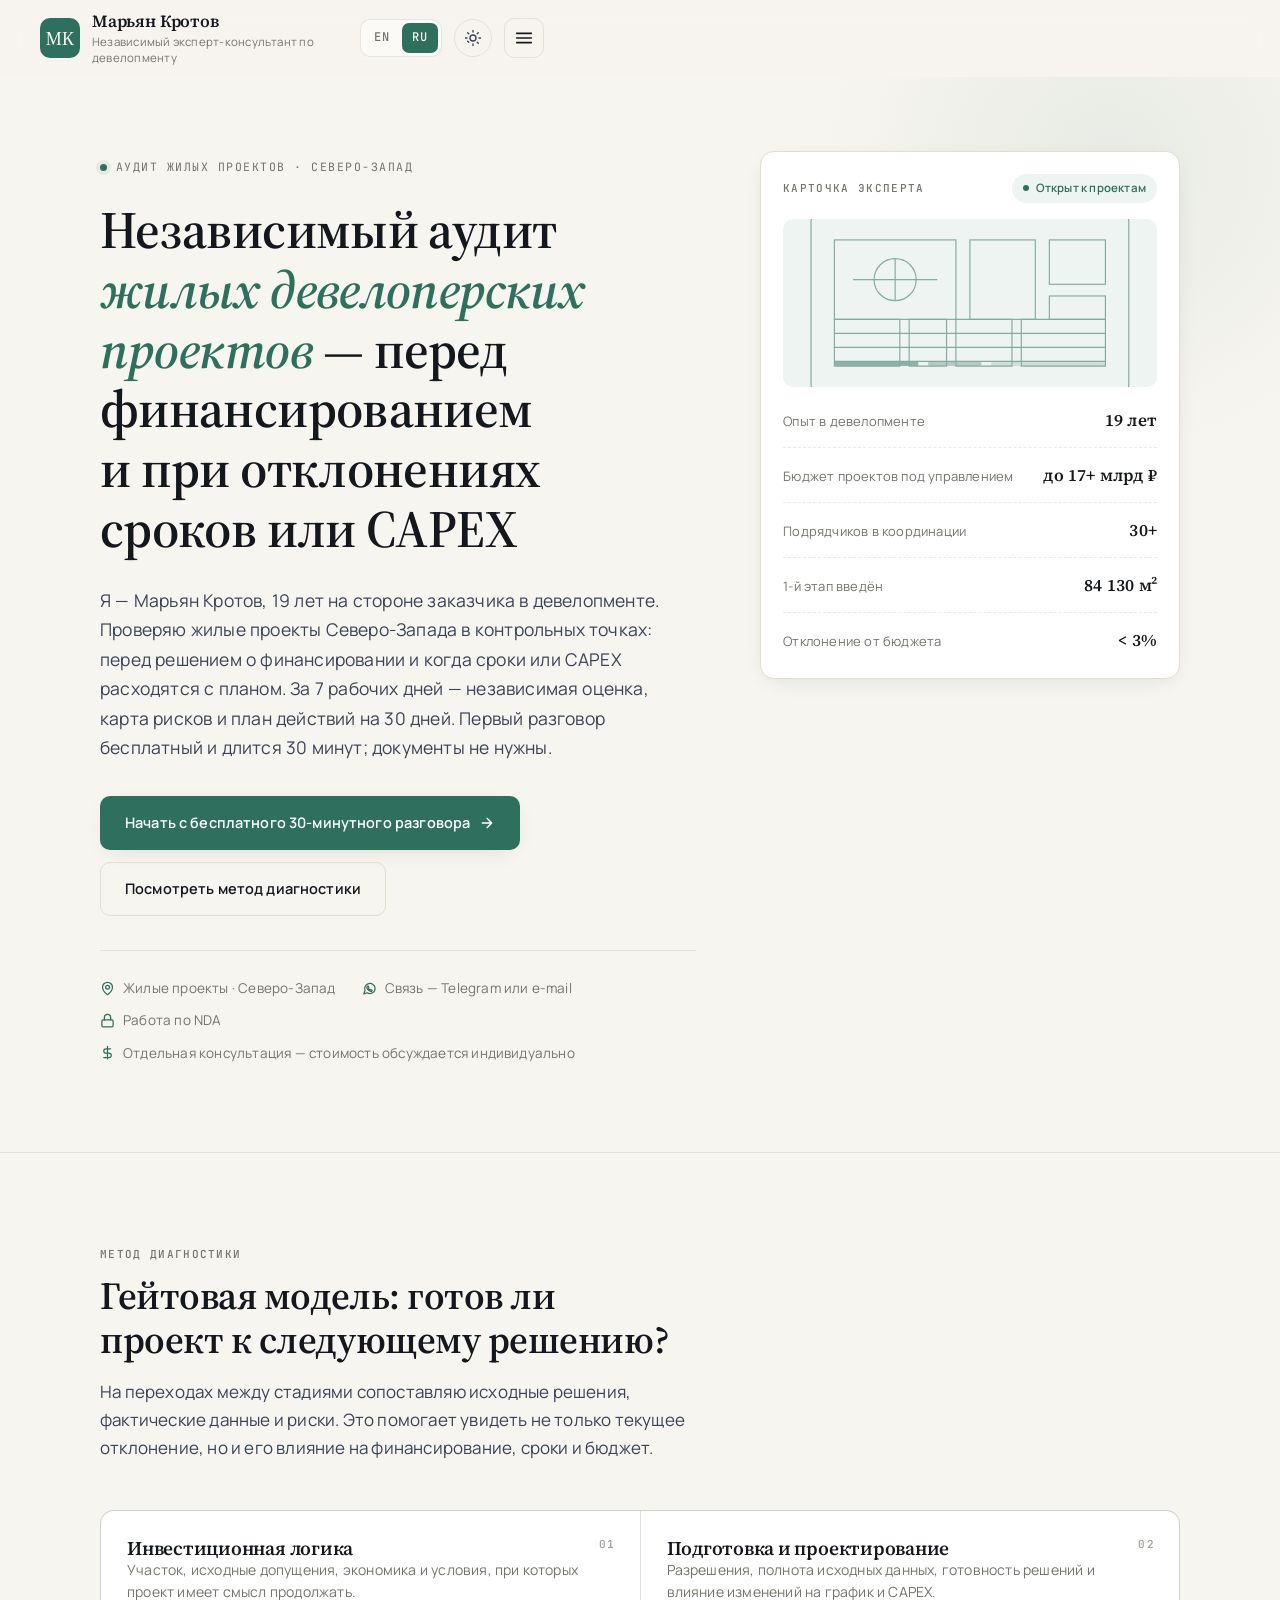
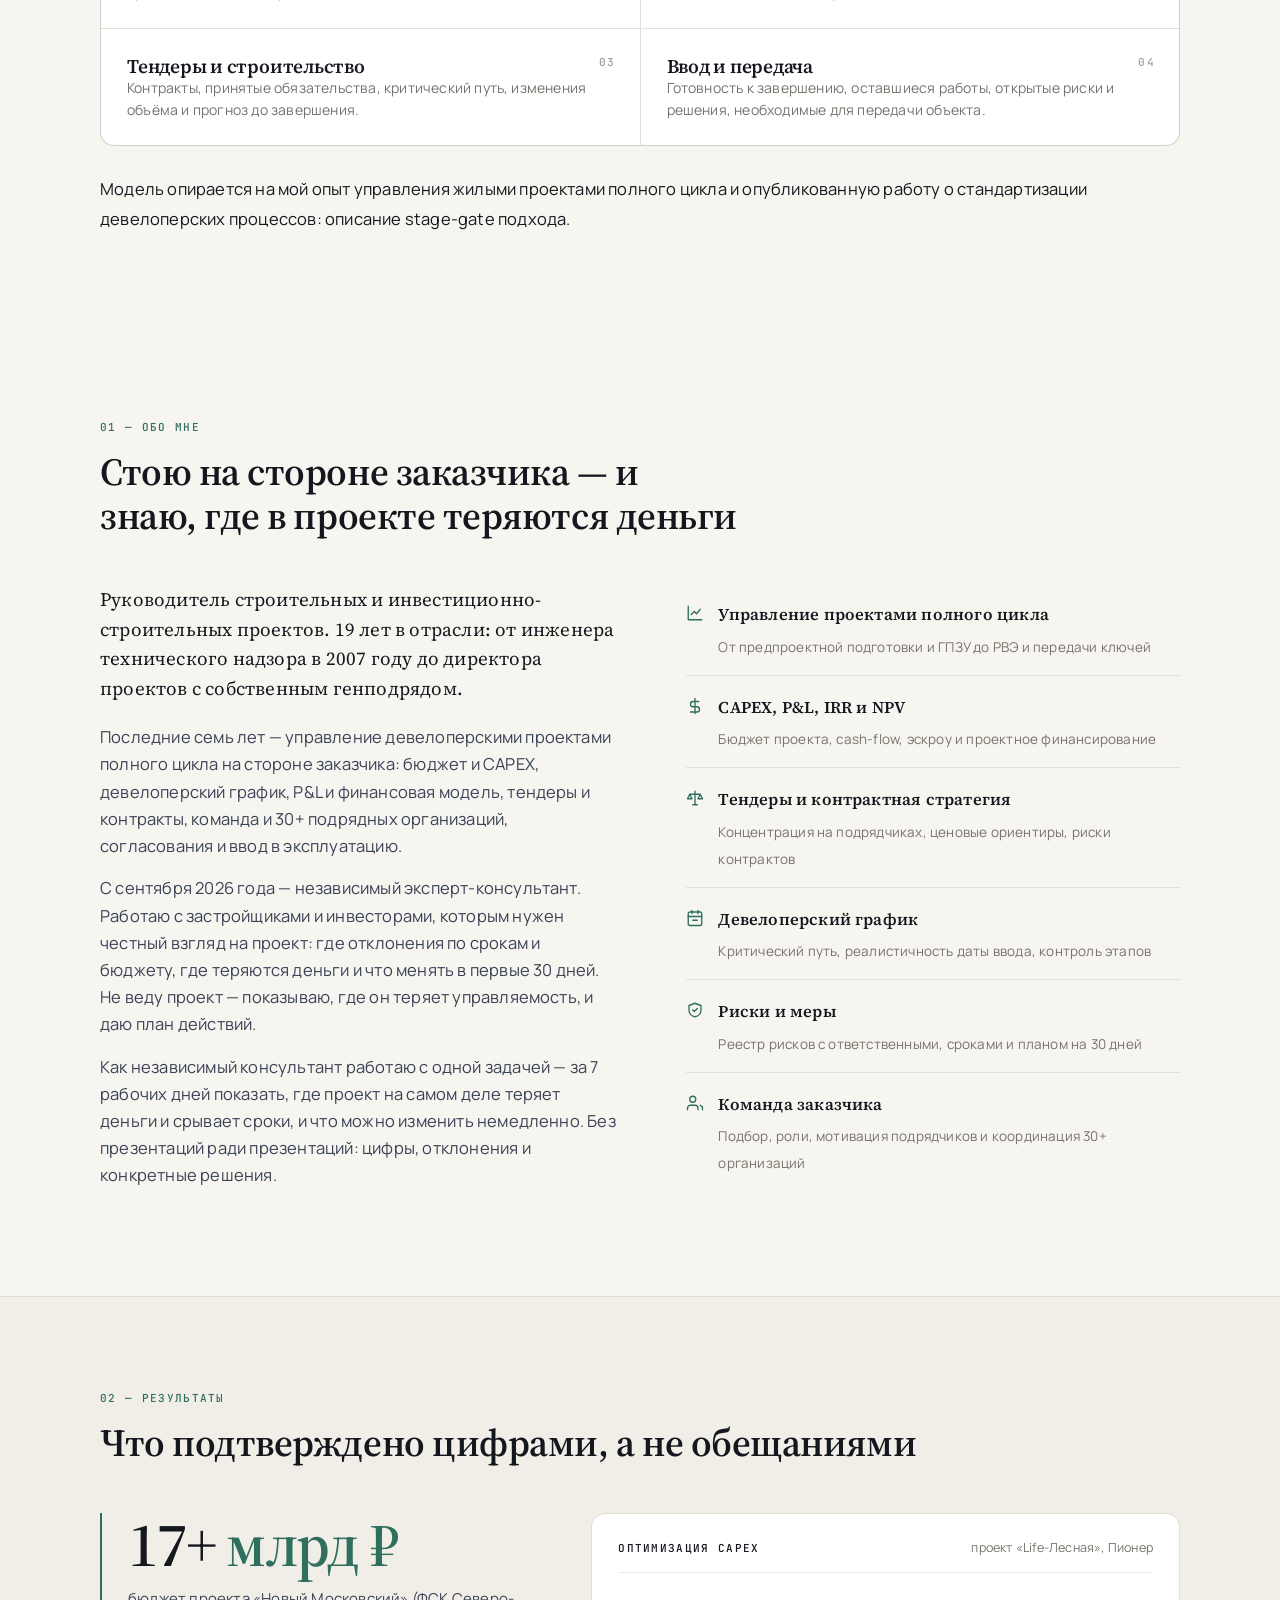
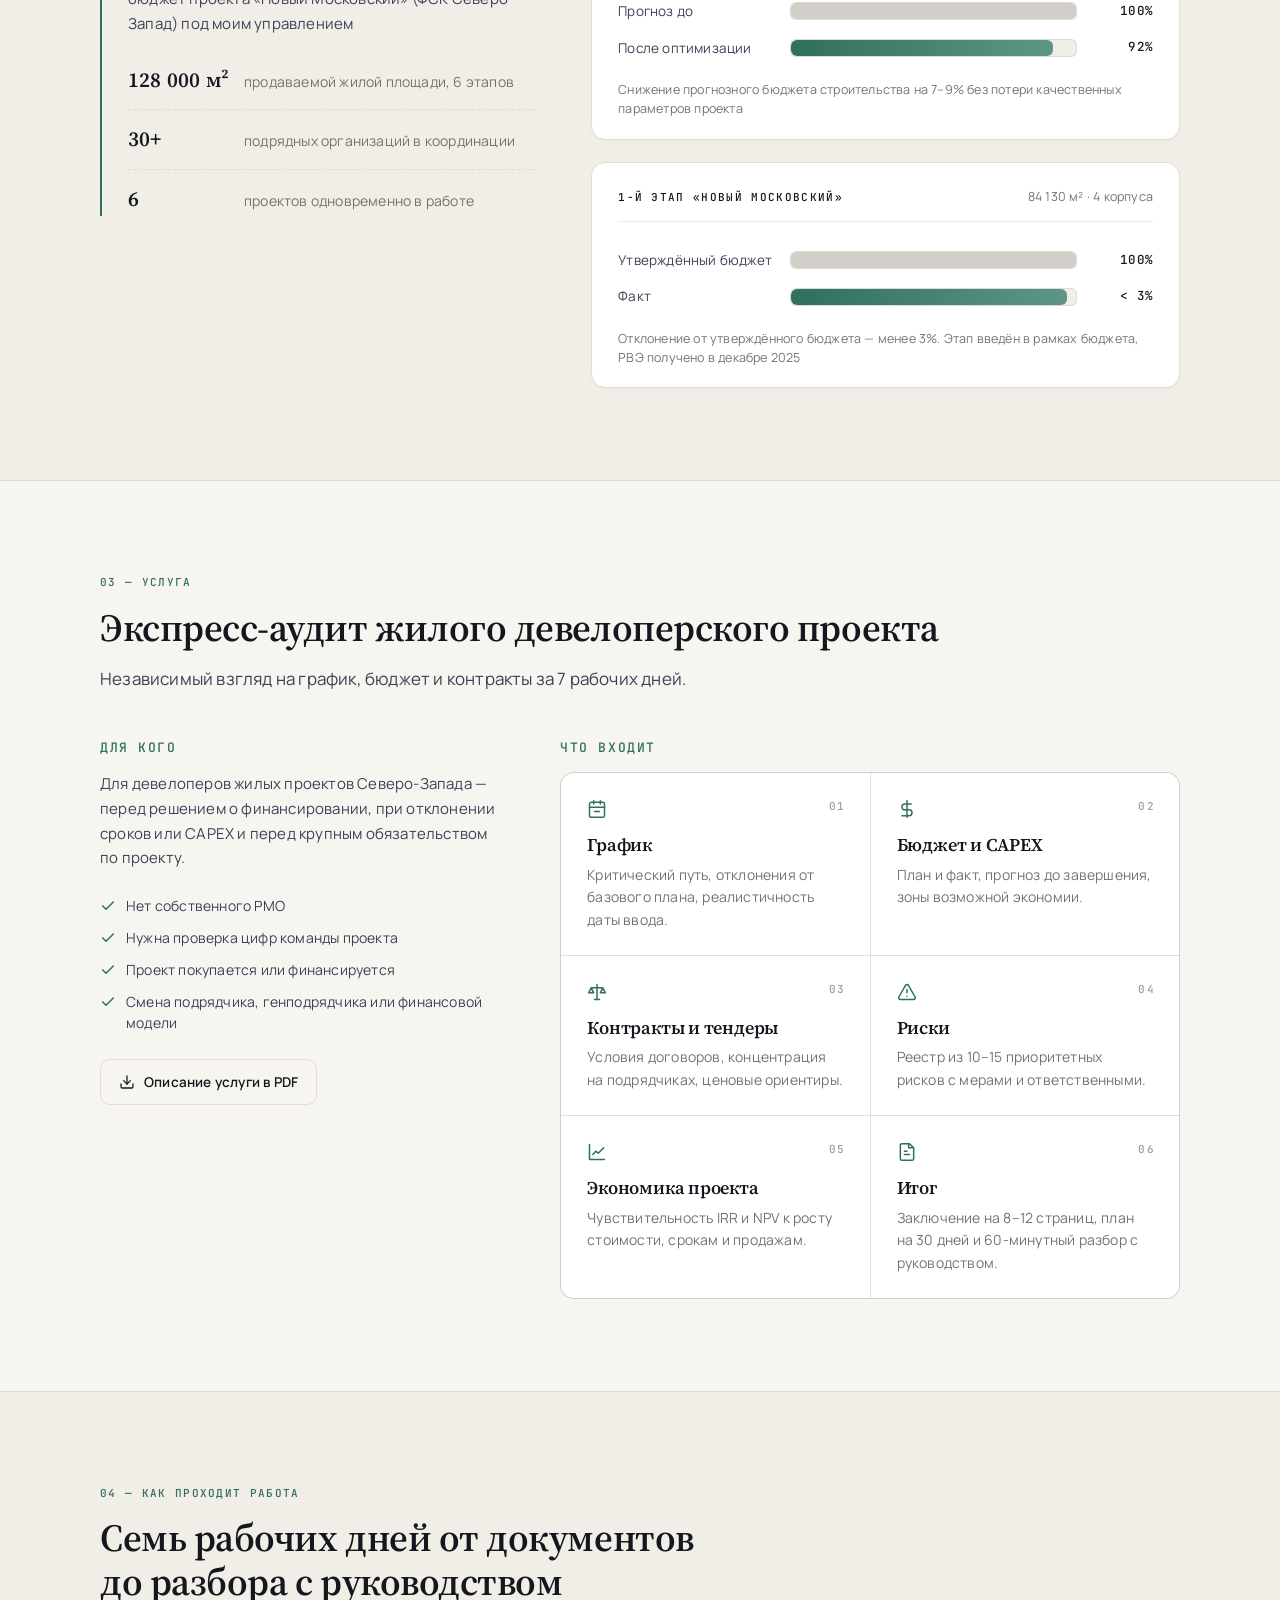
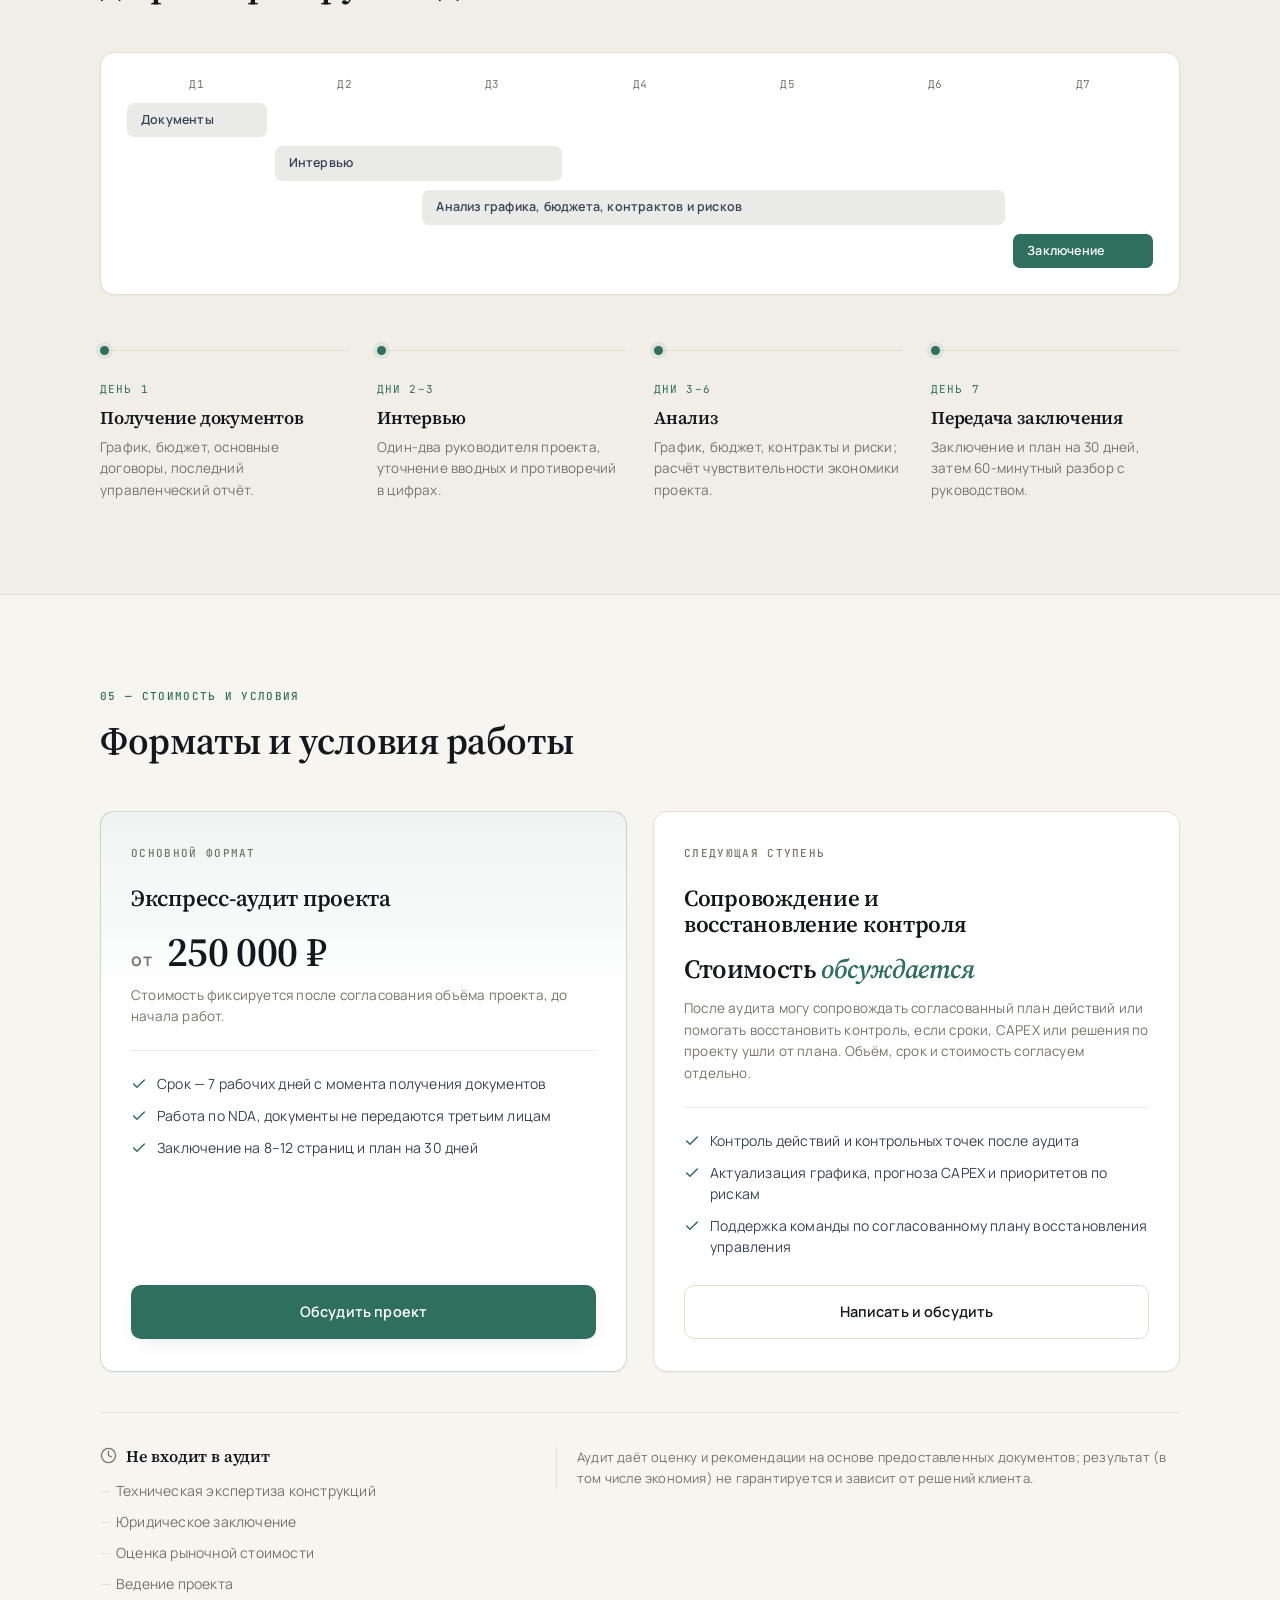
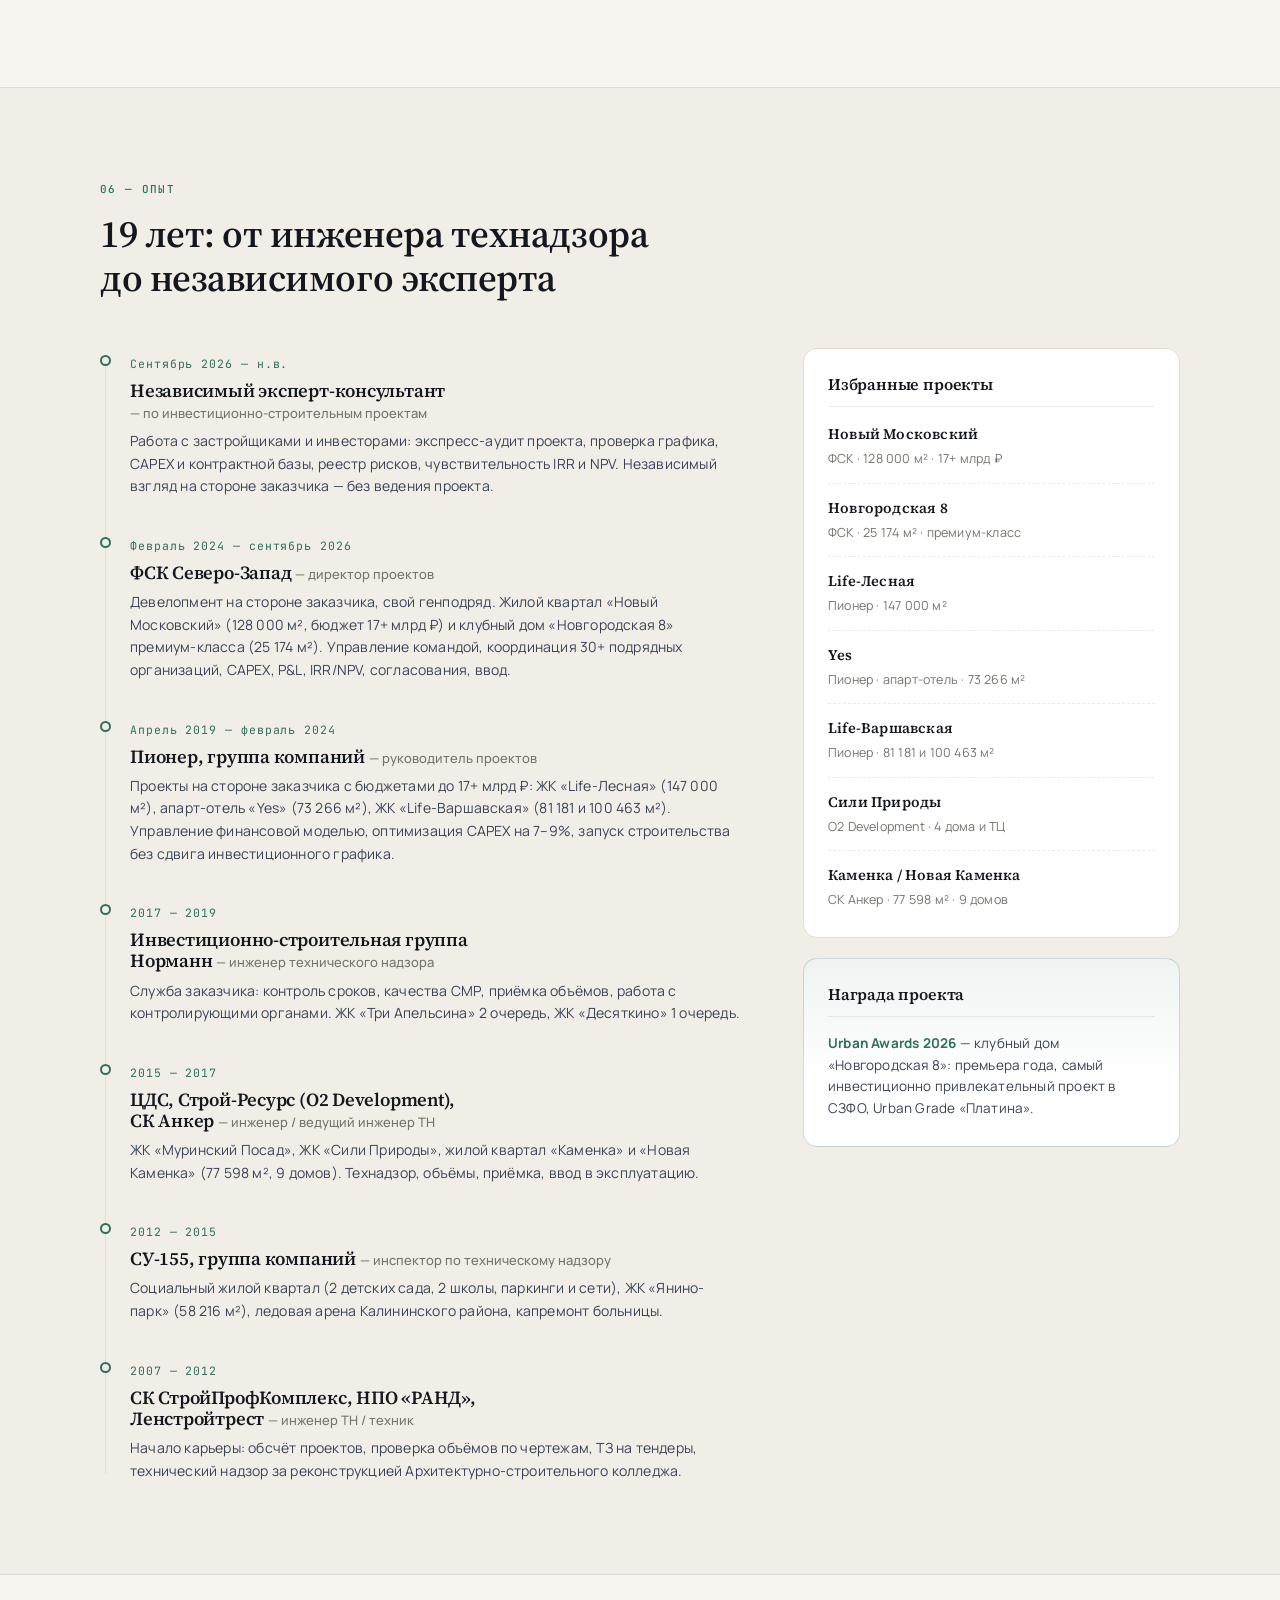
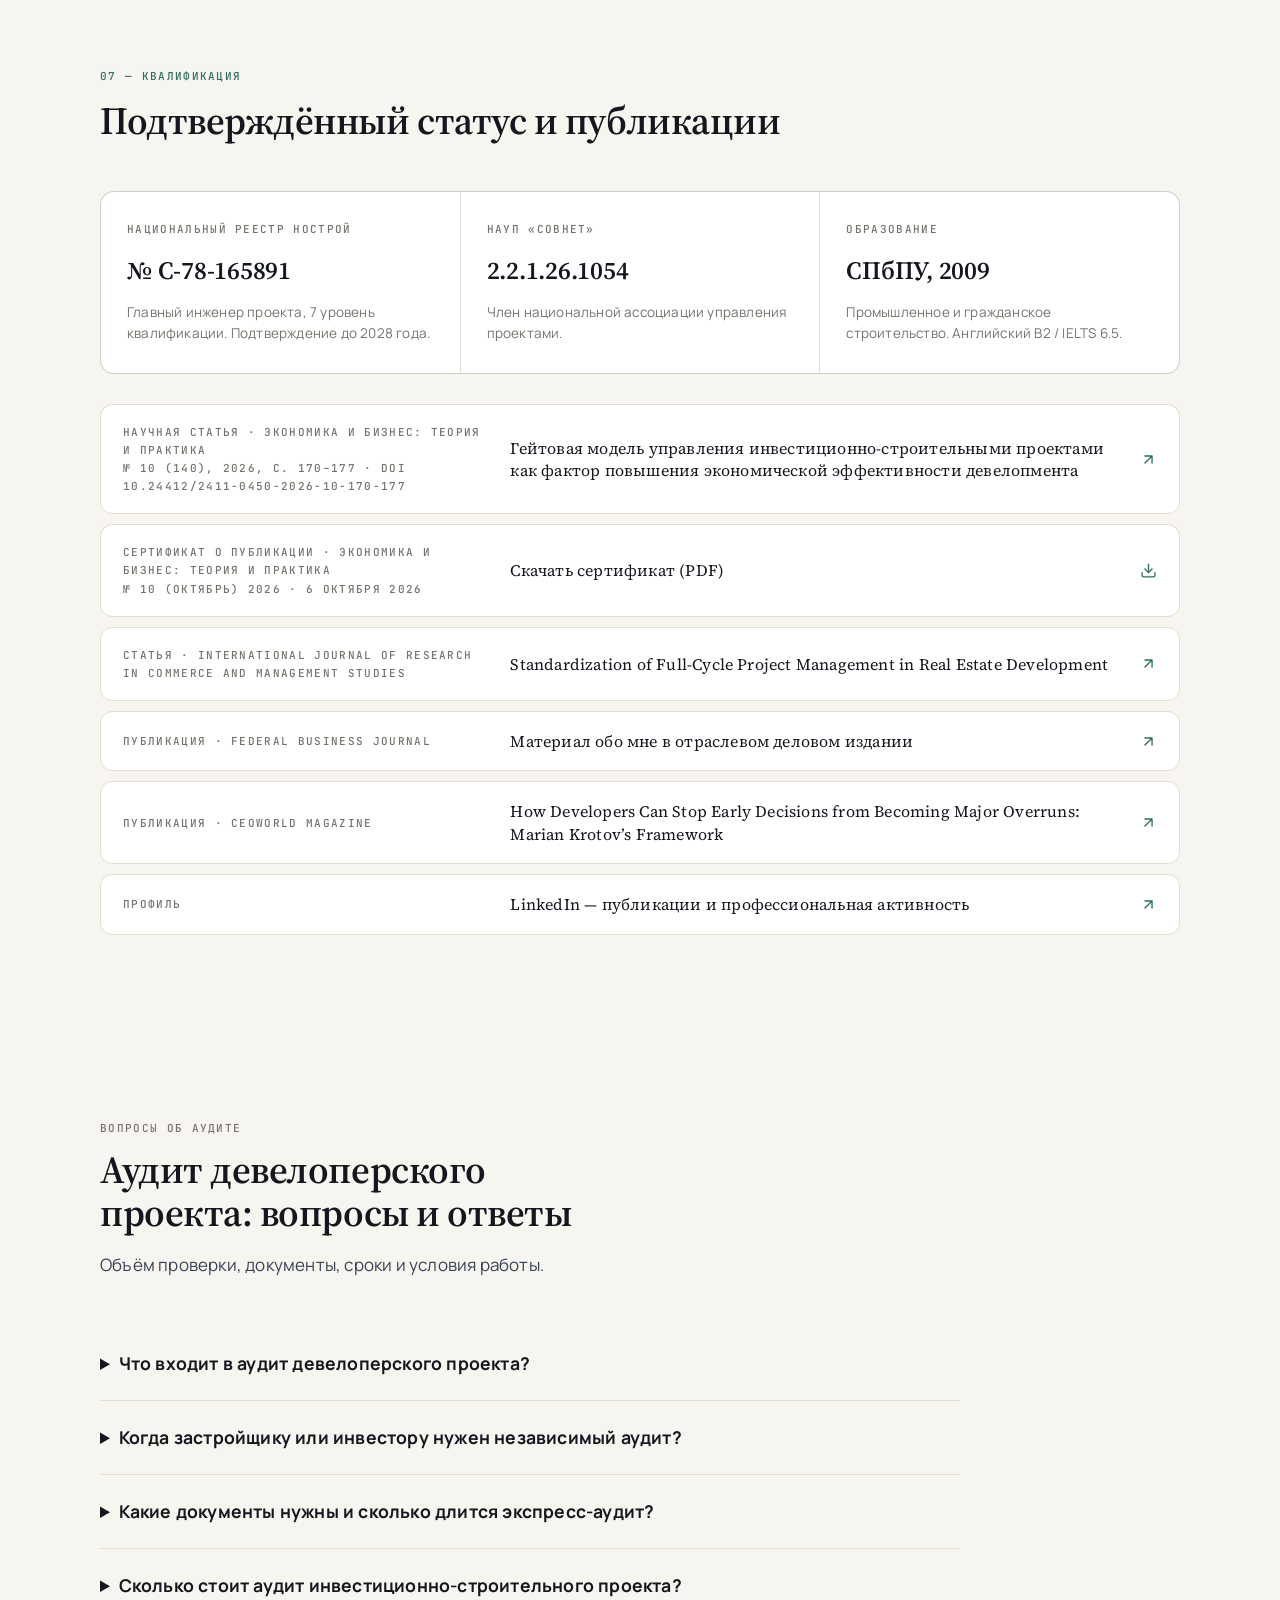
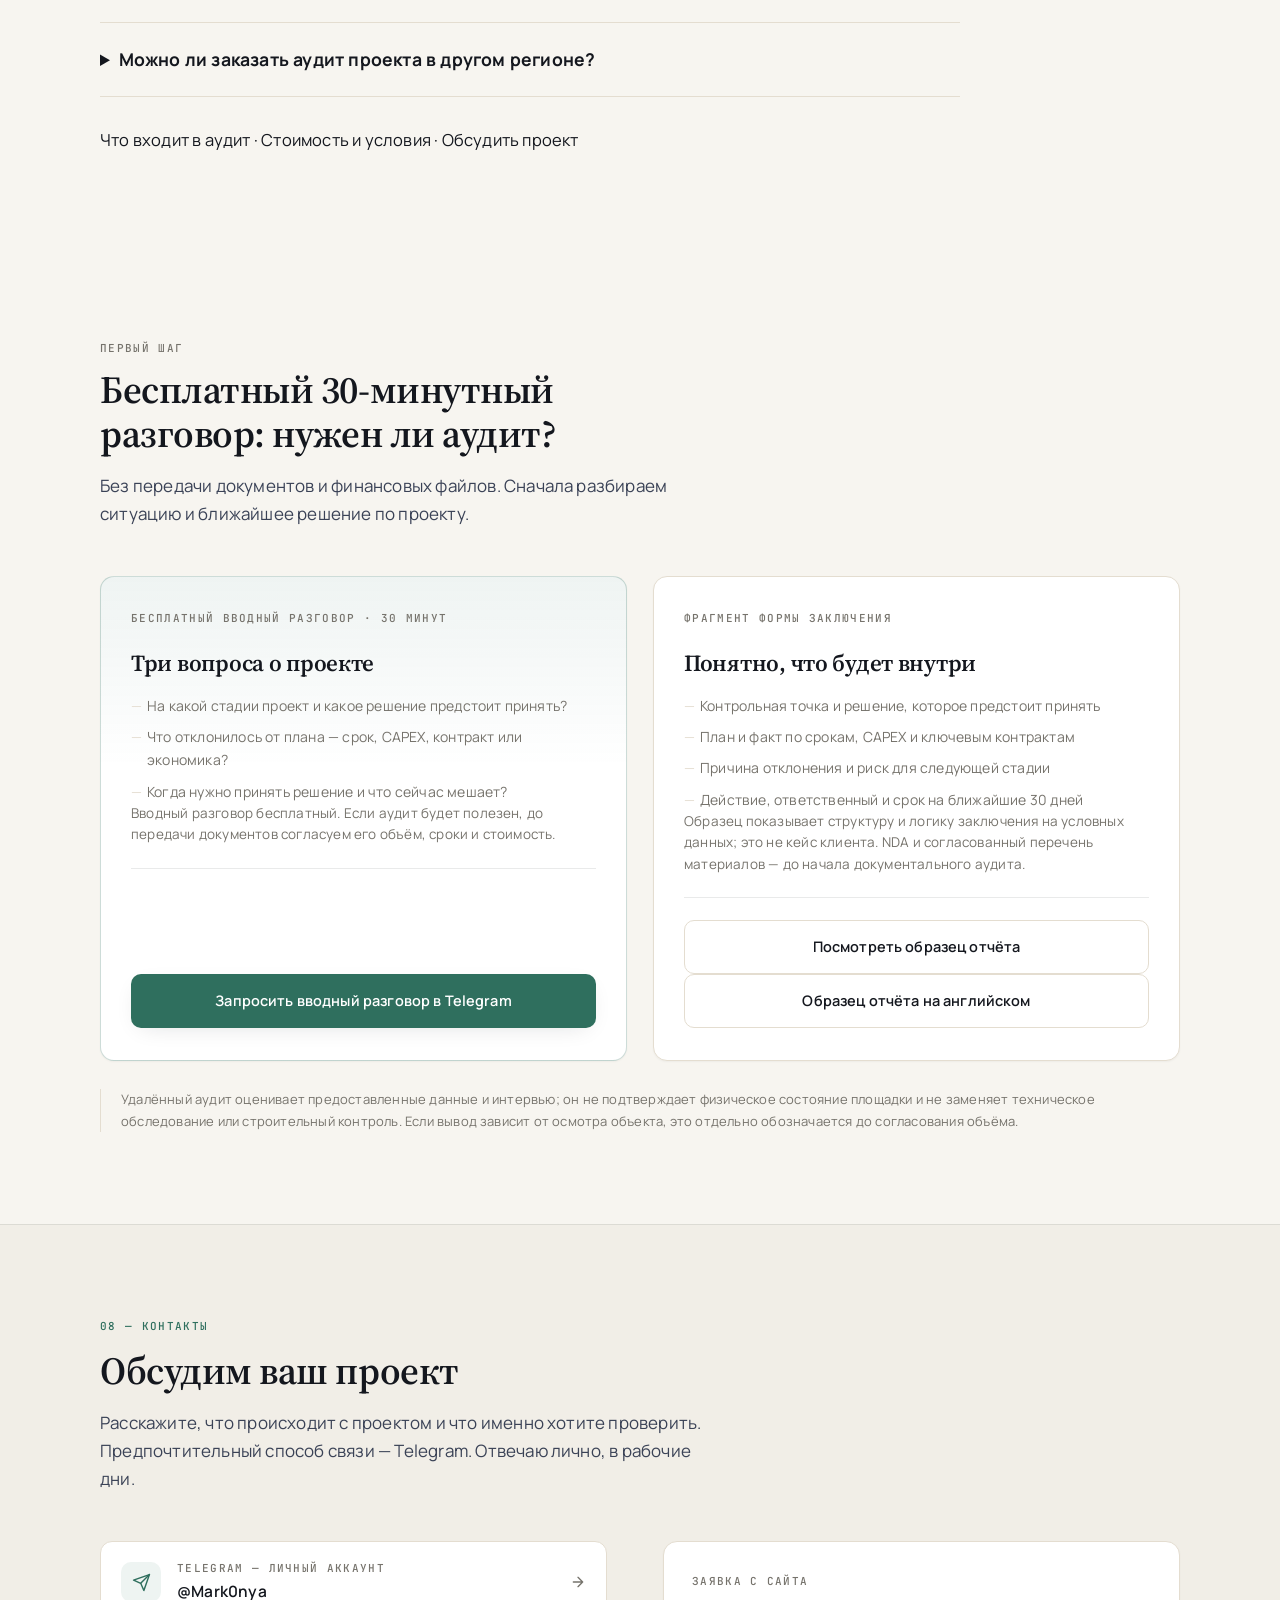
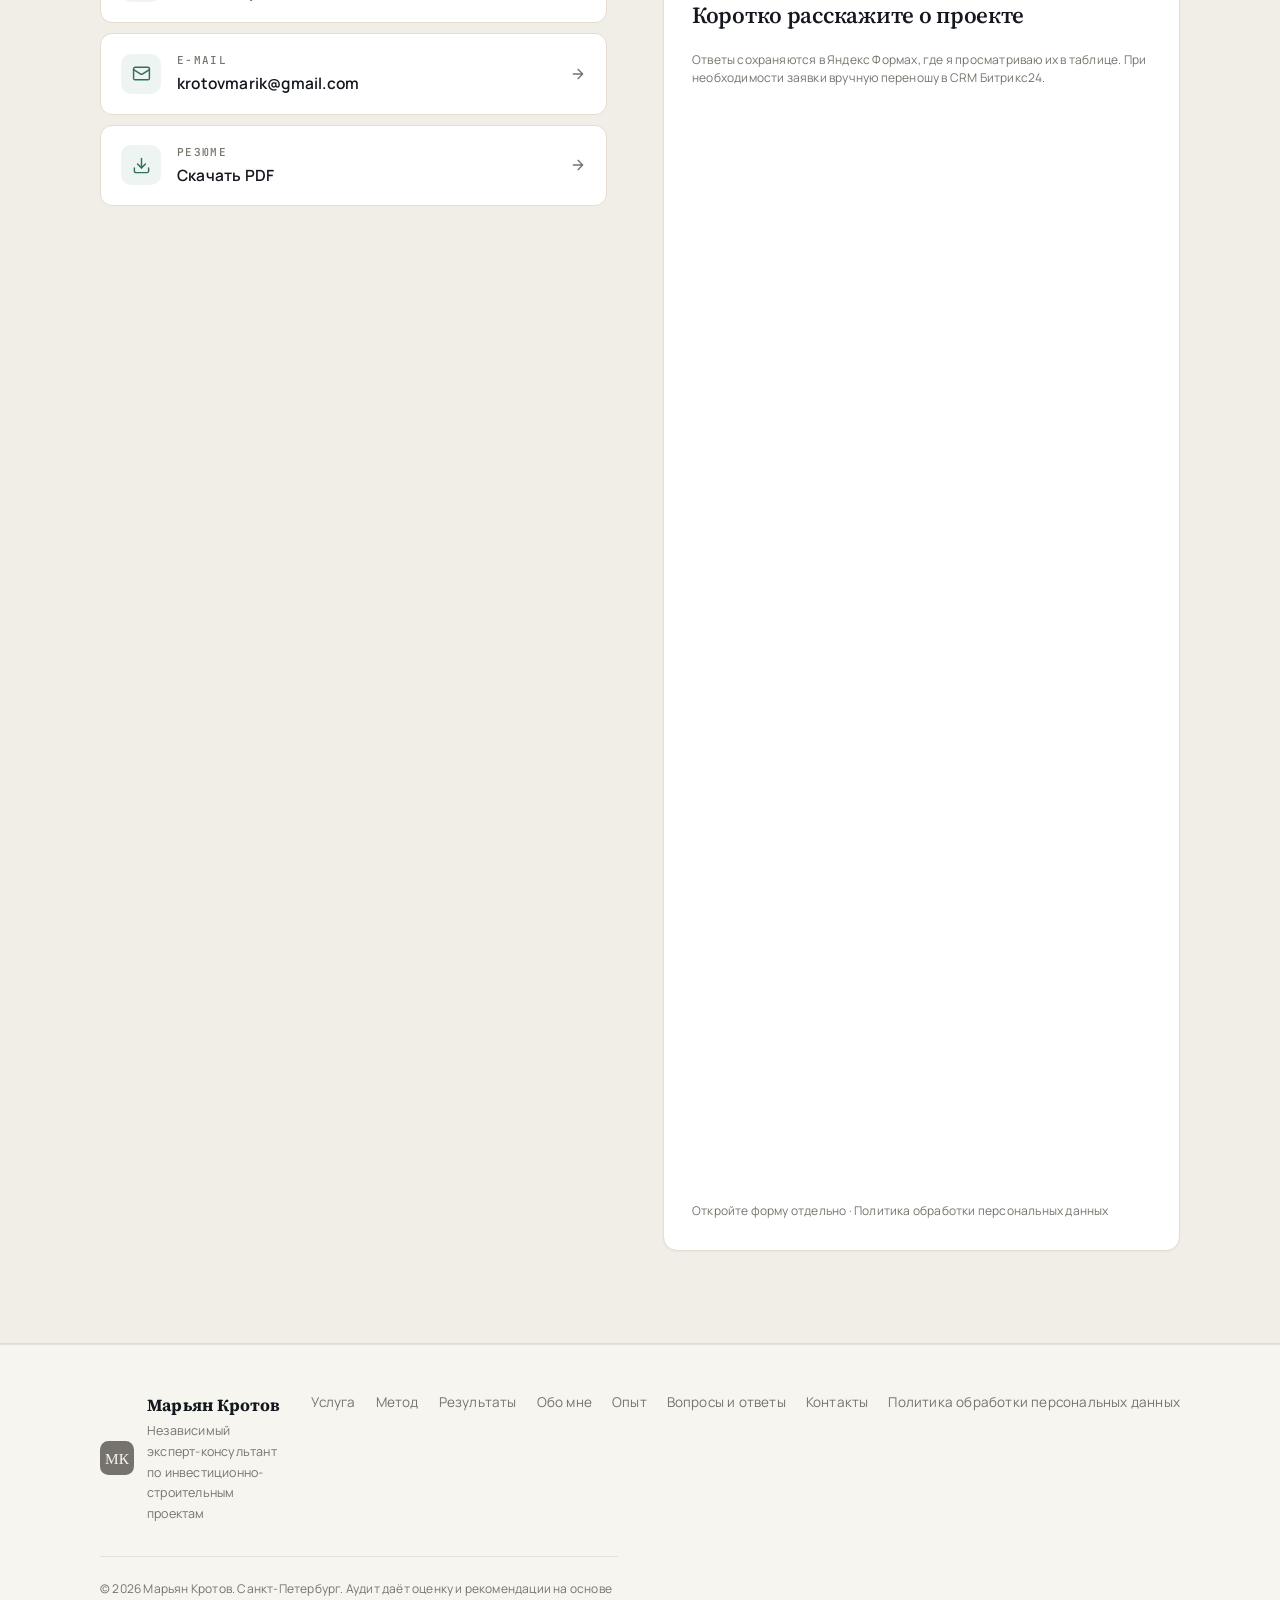
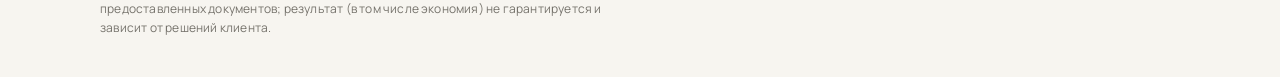
==== commit 9c62a7a0: "Clarify Telegram contact and form theme" ====
--- a/site/index.html
+++ b/site/index.html
@@ -881,7 +881,7 @@
           <span class="channel-ico">
             <svg viewBox="0 0 24 24" width="19" height="19" fill="none" stroke="currentColor" stroke-width="1.8" stroke-linecap="round" stroke-linejoin="round" aria-hidden="true"><path d="m22 2-7 20-4-9-9-4Z"/><path d="M22 2 11 13"/></svg>
           </span>
-          <span class="channel-body"><em class="mono-label">Telegram — основной канал</em><strong>@Mark0nya</strong></span>
+          <span class="channel-body"><em class="mono-label">Telegram — личный аккаунт</em><strong>@Mark0nya</strong></span>
           <svg class="channel-arrow" viewBox="0 0 24 24" width="16" height="16" fill="none" stroke="currentColor" stroke-width="2" stroke-linecap="round" stroke-linejoin="round" aria-hidden="true"><path d="M5 12h14M12 5l7 7-7 7"/></svg>
         </a>
         <a class="channel" href="mailto:krotovmarik@gmail.com">
@@ -905,7 +905,7 @@
         <h3>Коротко расскажите о проекте</h3>
         <p class="form-note">Ответы сохраняются в Яндекс Формах, где я просматриваю их в таблице. При необходимости заявки вручную переношу в CRM Битрикс24.</p>
         <script src="https://forms.yandex.ru/_static/embed.js"></script>
-        <iframe src="https://forms.yandex.ru/u/6afe0e089029027820c3f6ec?iframe=1" frameborder="0" name="ya-form-6afe0e089029027820c3f6ec" title="Форма заявки с сайта" width="650" height="1100" loading="lazy" style="display:block;width:100%;height:1100px;border:0"></iframe>
+        <iframe class="yandex-form-frame" src="https://forms.yandex.ru/u/6afe0e089029027820c3f6ec?iframe=1&amp;theme=light-hc" frameborder="0" name="ya-form-6afe0e089029027820c3f6ec" title="Форма заявки с сайта" width="650" height="1100" loading="lazy"></iframe>
         <p class="form-note"><a href="https://forms.yandex.ru/u/6afe0e089029027820c3f6ec" target="_blank" rel="noopener noreferrer">Откройте форму отдельно</a> · <a href="/privacy/">Политика обработки персональных данных</a></p>
       </div>
     </div>
--- a/site/assets/styles.css
+++ b/site/assets/styles.css
@@ -145,27 +145,31 @@
 .header-inner {
   display: flex;
   align-items: center;
-  gap: 22px;
+  gap: 20px;
   min-height: var(--header-h);
-}
-
-.brand { display: flex; align-items: center; gap: 12px; margin-right: auto; flex: 0 1 auto; min-width: 0; }
+  max-width: 1360px;
+}
+
+.brand { display: flex; align-items: center; gap: 12px; margin-right: 0; flex: 0 0 300px; min-width: 0; }
 .brand-mark { color: var(--accent); flex: none; }
-.brand-text { display: flex; flex-direction: column; line-height: 1.25; }
+.brand-text { display: flex; flex-direction: column; gap: 2px; line-height: 1.25; min-width: 0; }
 .brand-text strong {
   font-family: var(--font-display);
   font-size: 17px;
   font-weight: 600;
   letter-spacing: -.01em;
+  white-space: nowrap;
 }
 .brand-text em {
   font-style: normal;
   font-size: 11.5px;
   color: var(--muted);
   letter-spacing: .02em;
-}
-
-.nav { display: flex; align-items: center; gap: 22px; flex: none; }
+  max-width: 246px;
+  line-height: 1.35;
+}
+
+.nav { display: flex; align-items: center; gap: 16px; flex: none; }
 .nav a {
   font-size: 14px;
   color: var(--ink-2);
@@ -1095,6 +1099,21 @@
   font-size: 12px;
   color: var(--muted);
   line-height: 1.55;
+}
+
+
+/* Yandex Forms embed */
+.yandex-form-frame {
+  display: block;
+  width: 100%;
+  min-height: 1080px;
+  border: 0;
+  border-radius: 10px;
+  background: #fff;
+  color-scheme: light;
+}
+@media (max-width: 640px) {
+  .yandex-form-frame { min-height: 1320px; }
 }
 
 /* ---------------------------------- Footer --------------------------------- */
@@ -1143,6 +1162,13 @@
 }
 
 /* -------------------------------- Responsive -------------------------------- */
+@media (max-width: 1280px) {
+  .nav { display: none; }
+  .nav-toggle { display: grid; }
+  .header-cta { display: none; }
+  .mobile-nav.is-open { display: flex; }
+}
+
 @media (max-width: 1080px) {
   .nav { display: none; }
   .nav-toggle { display: grid; }
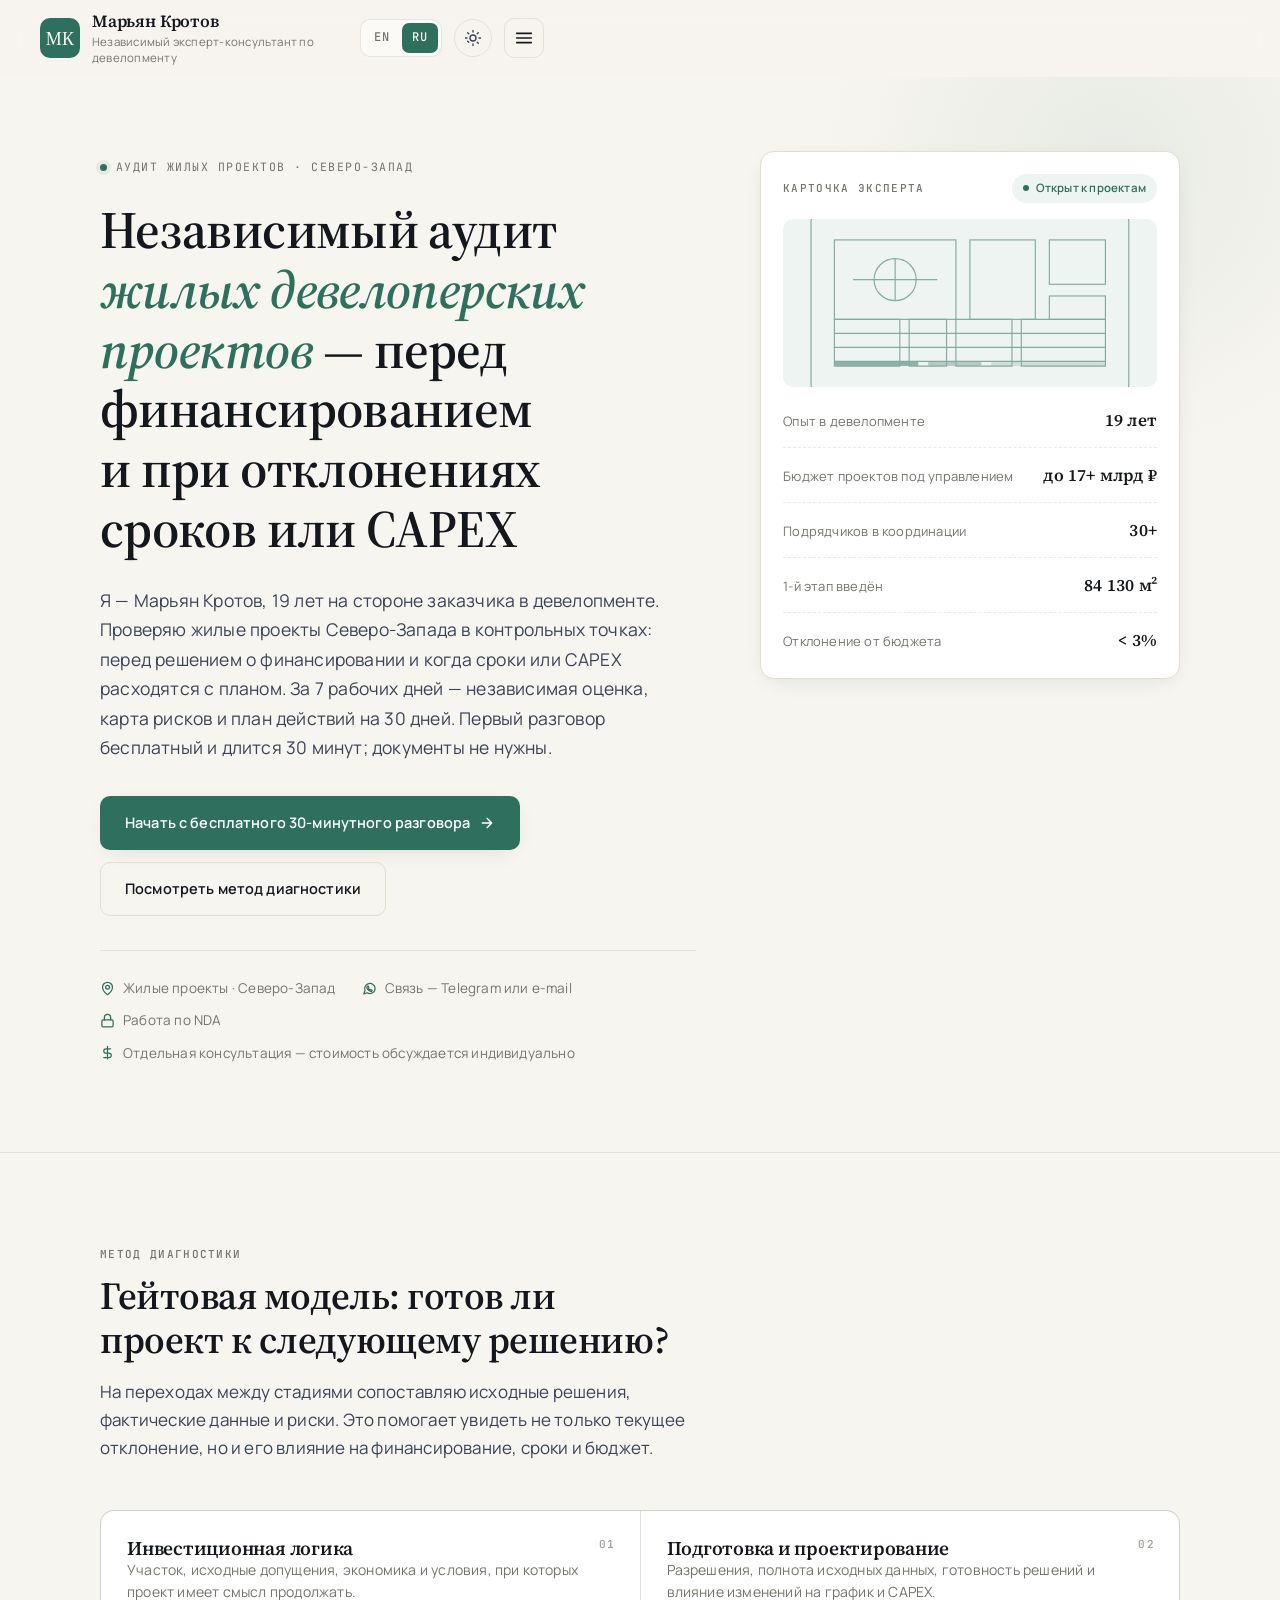
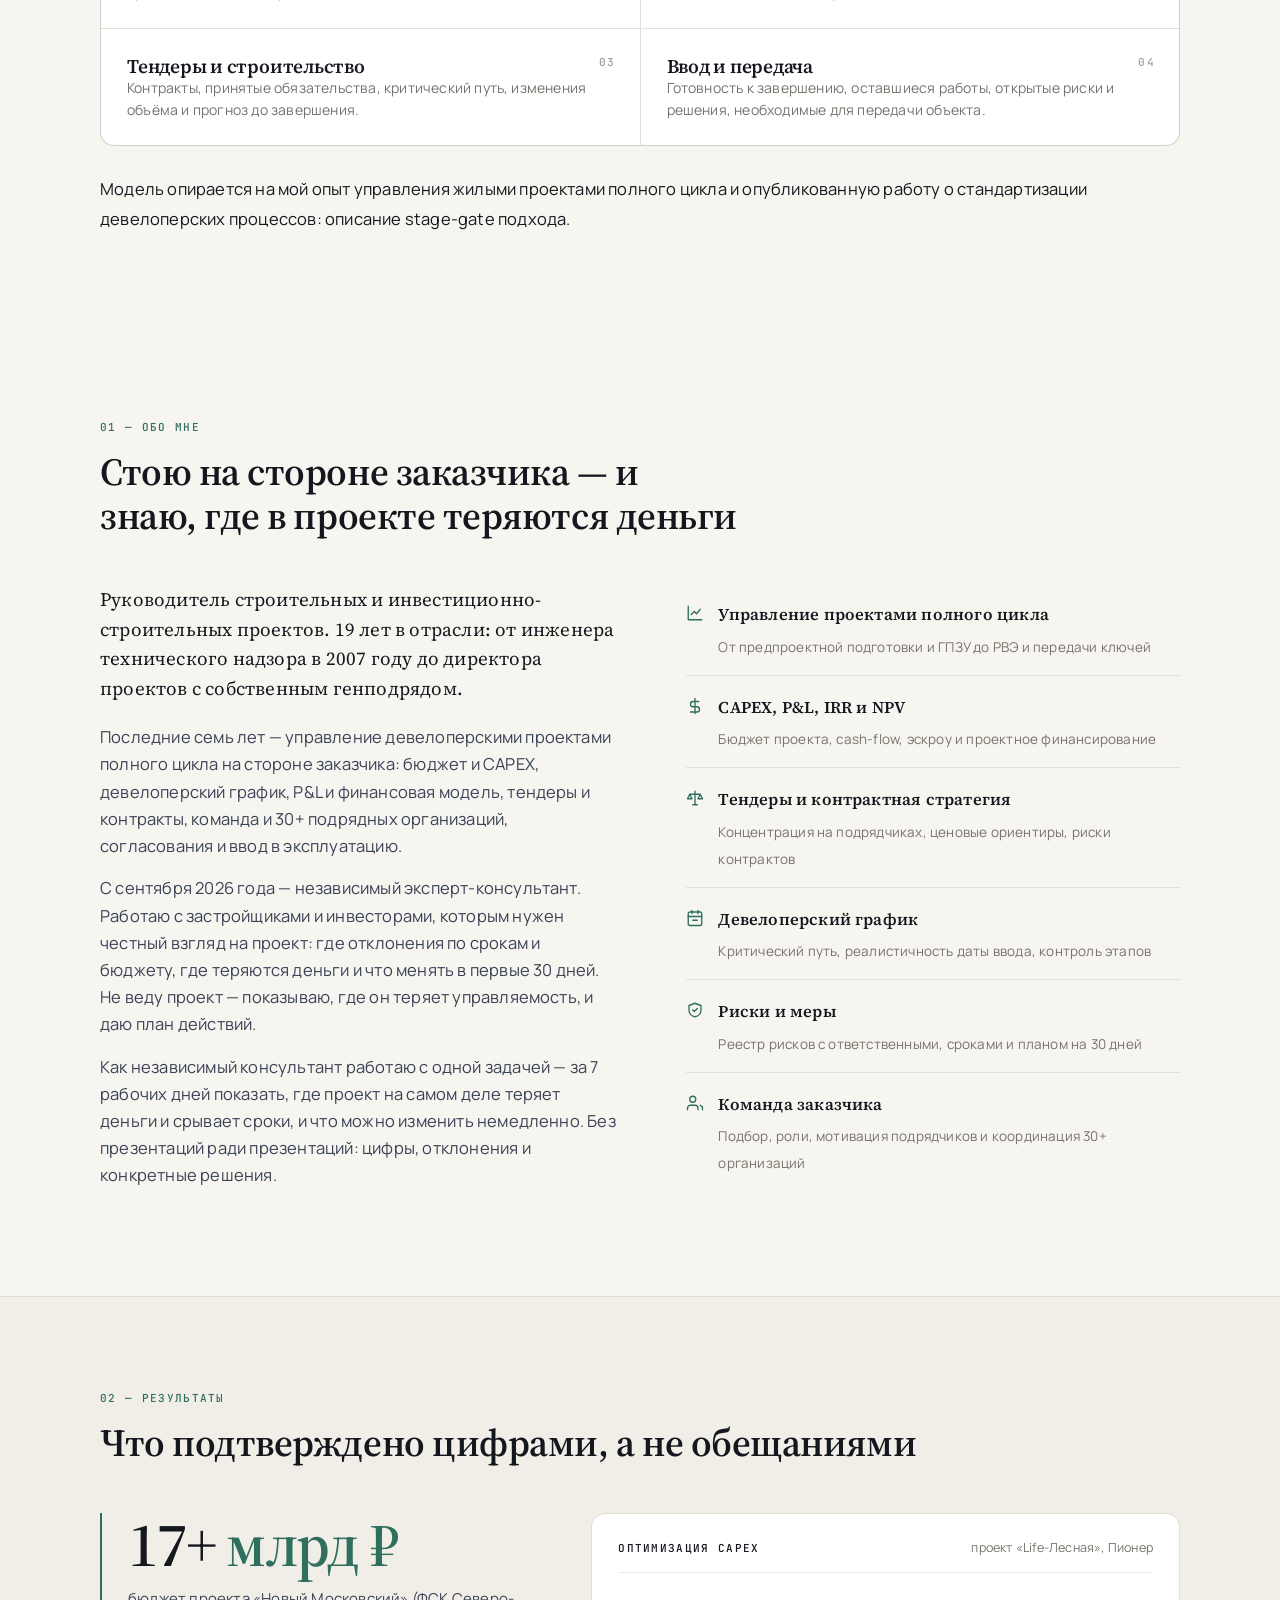
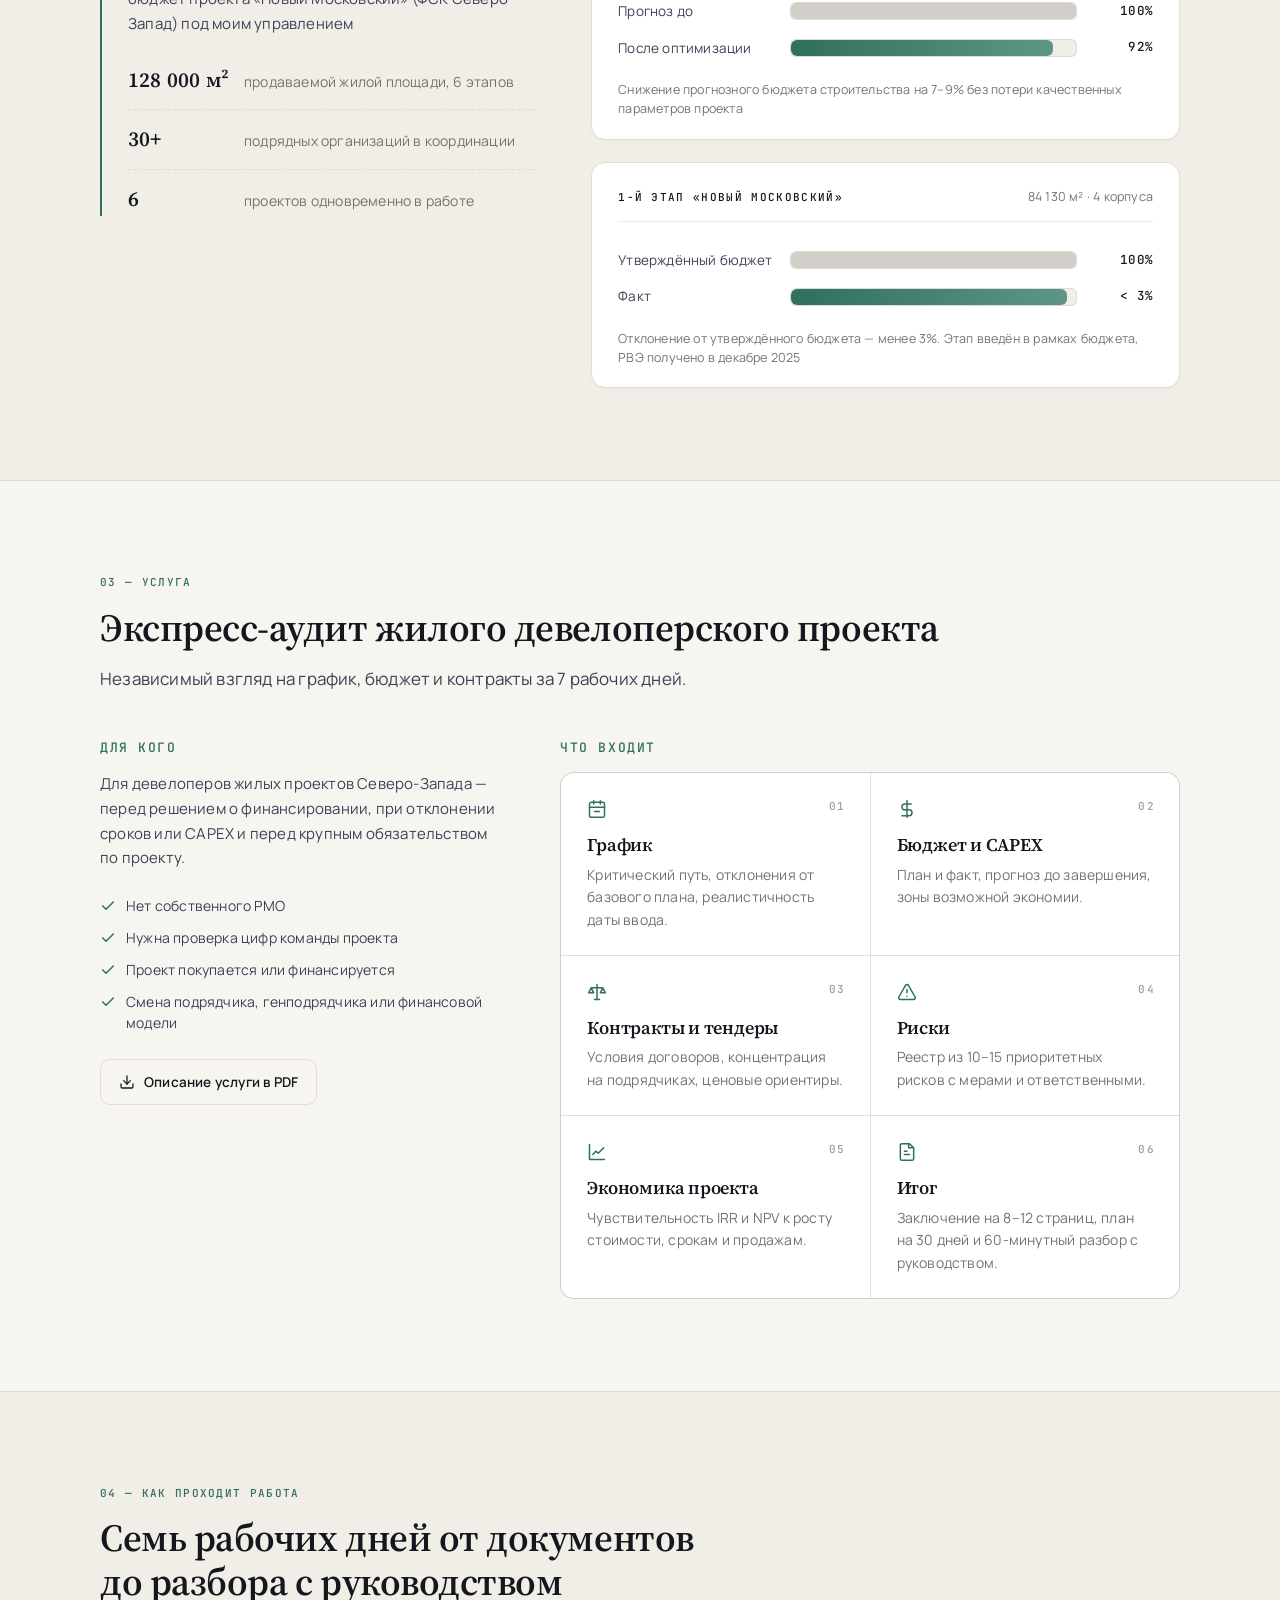
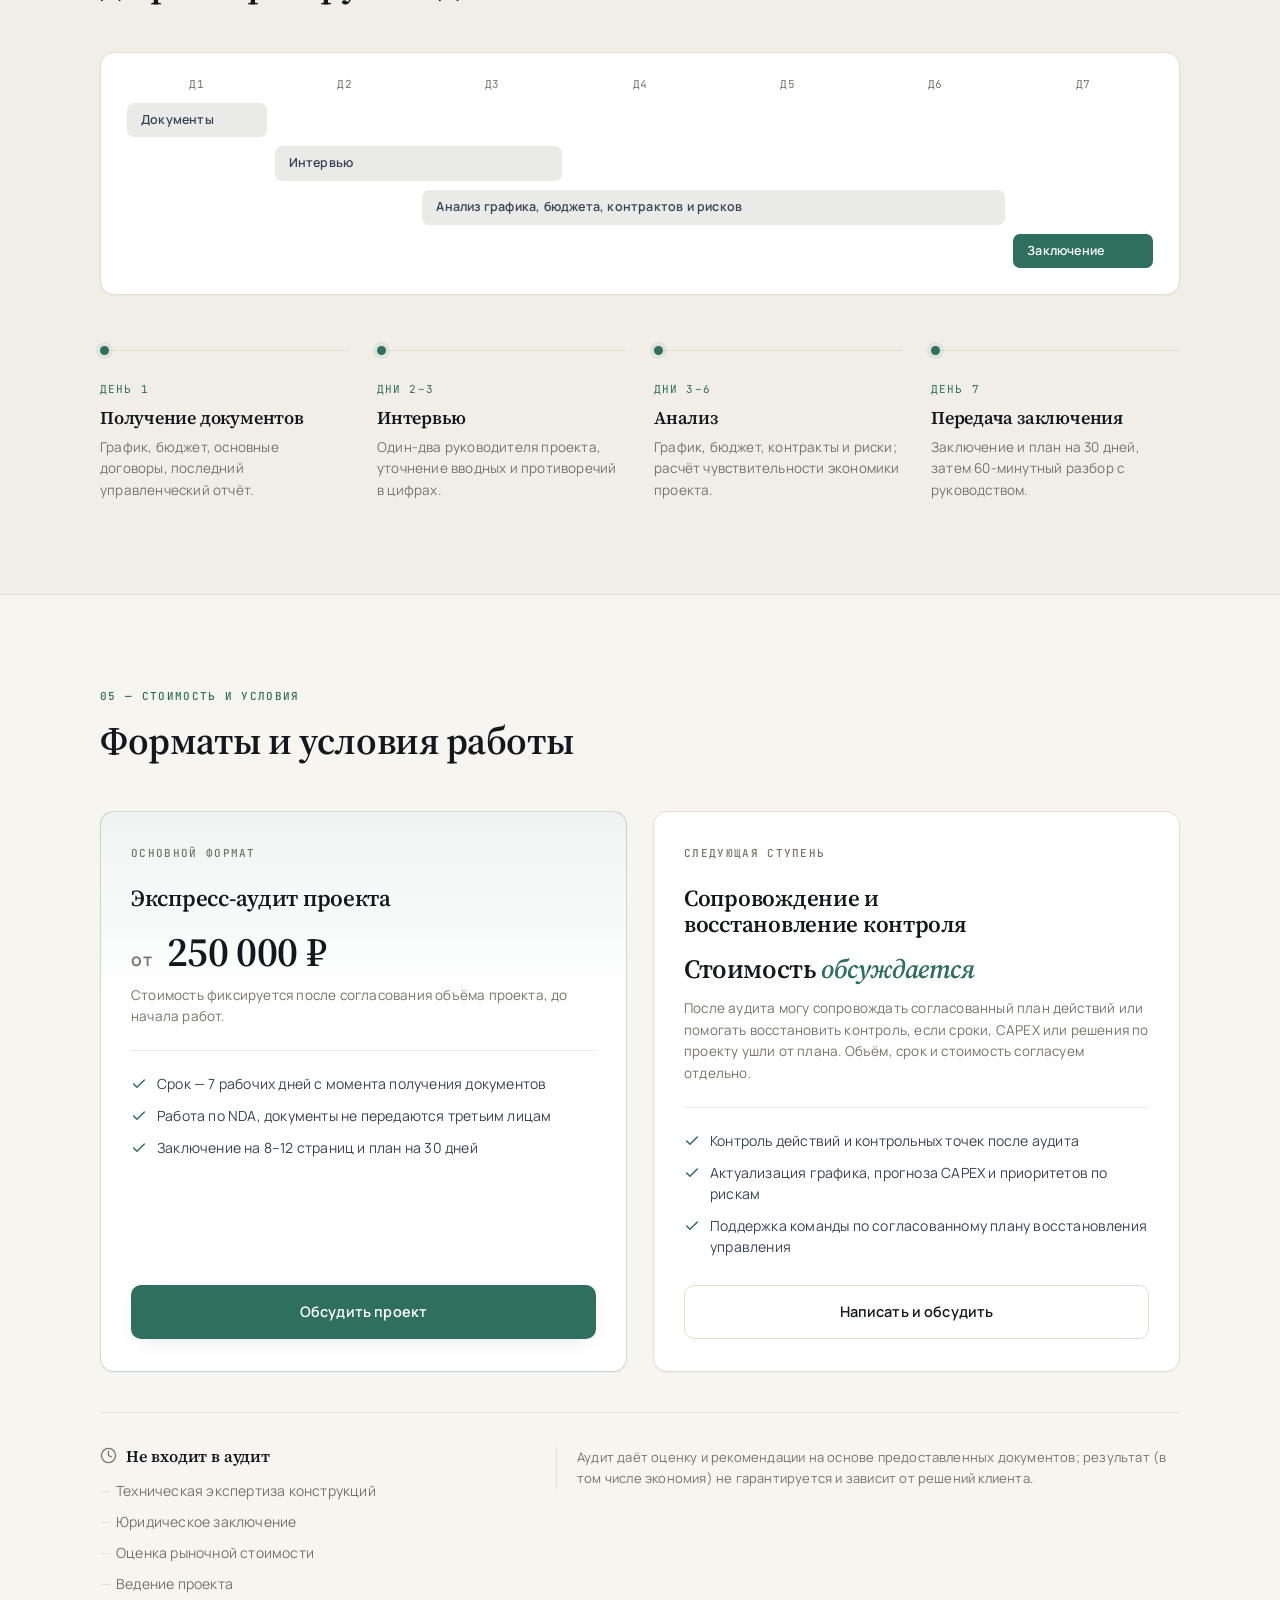
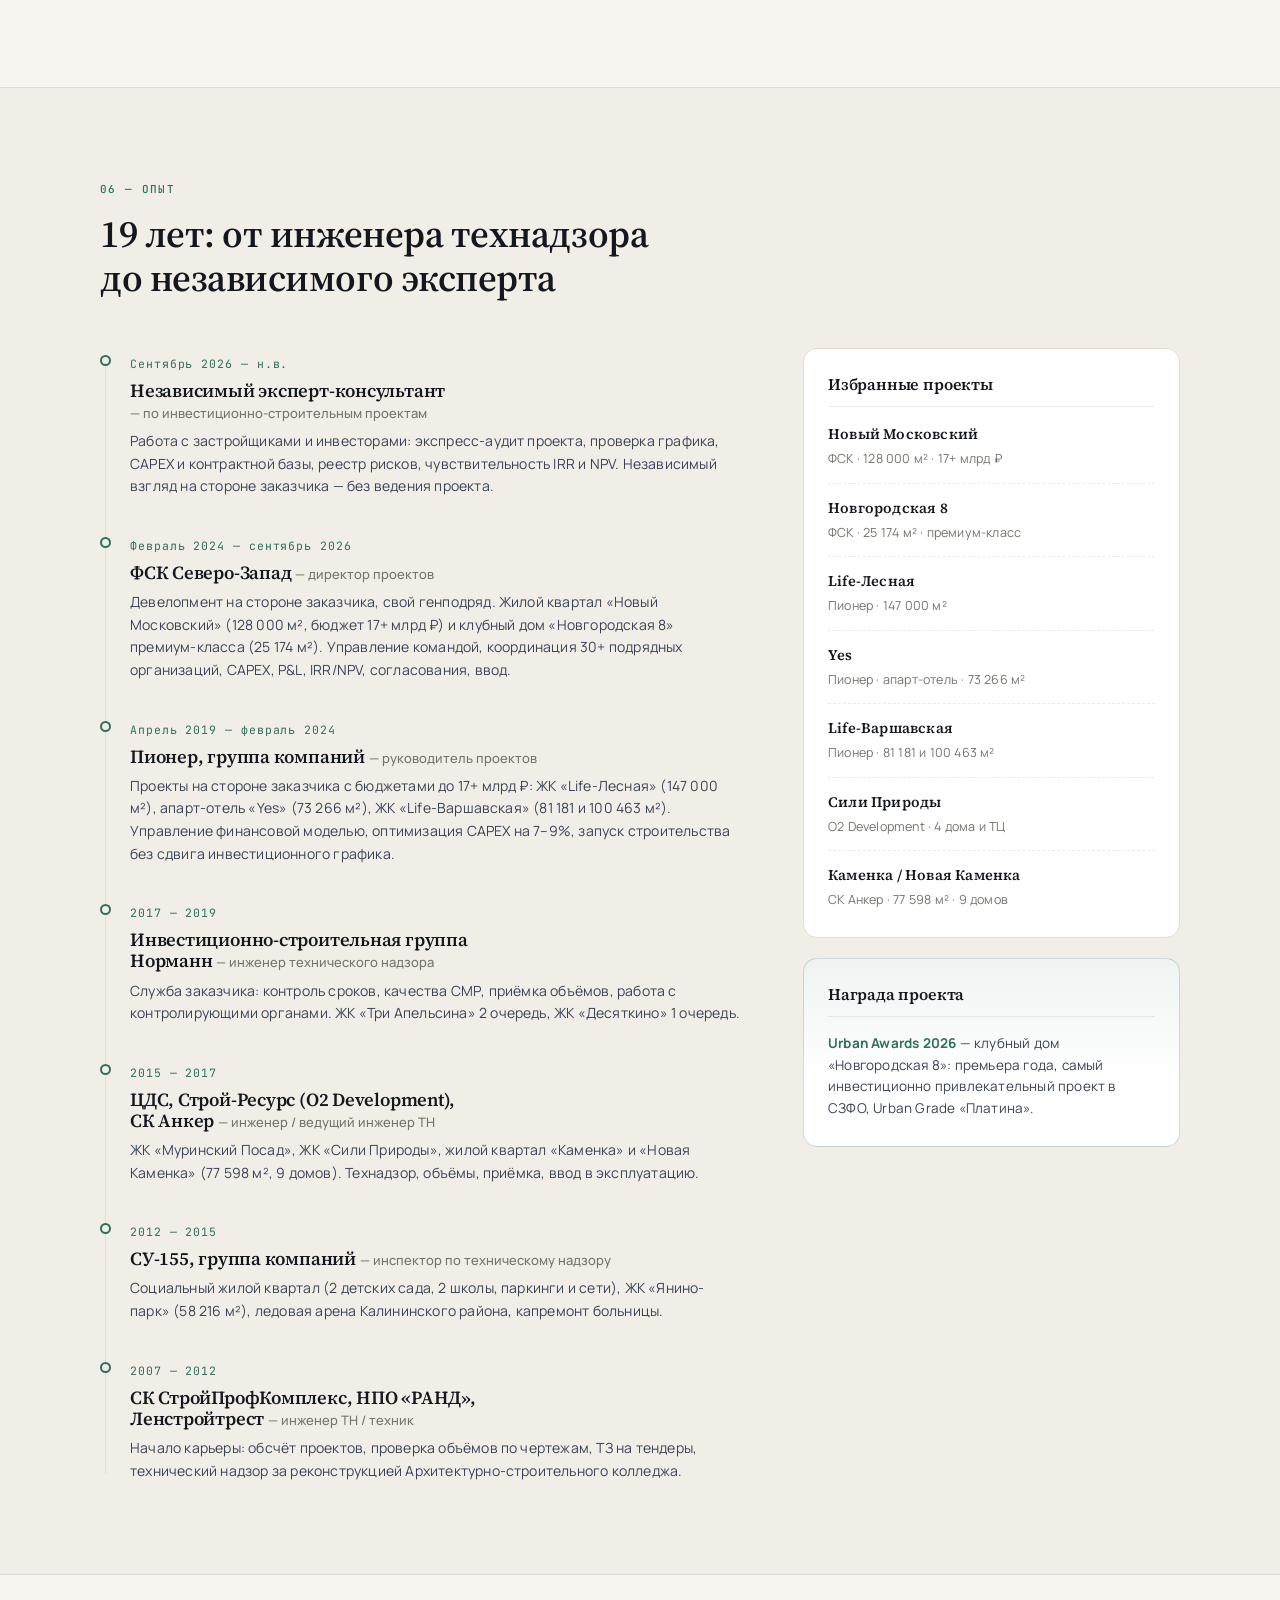
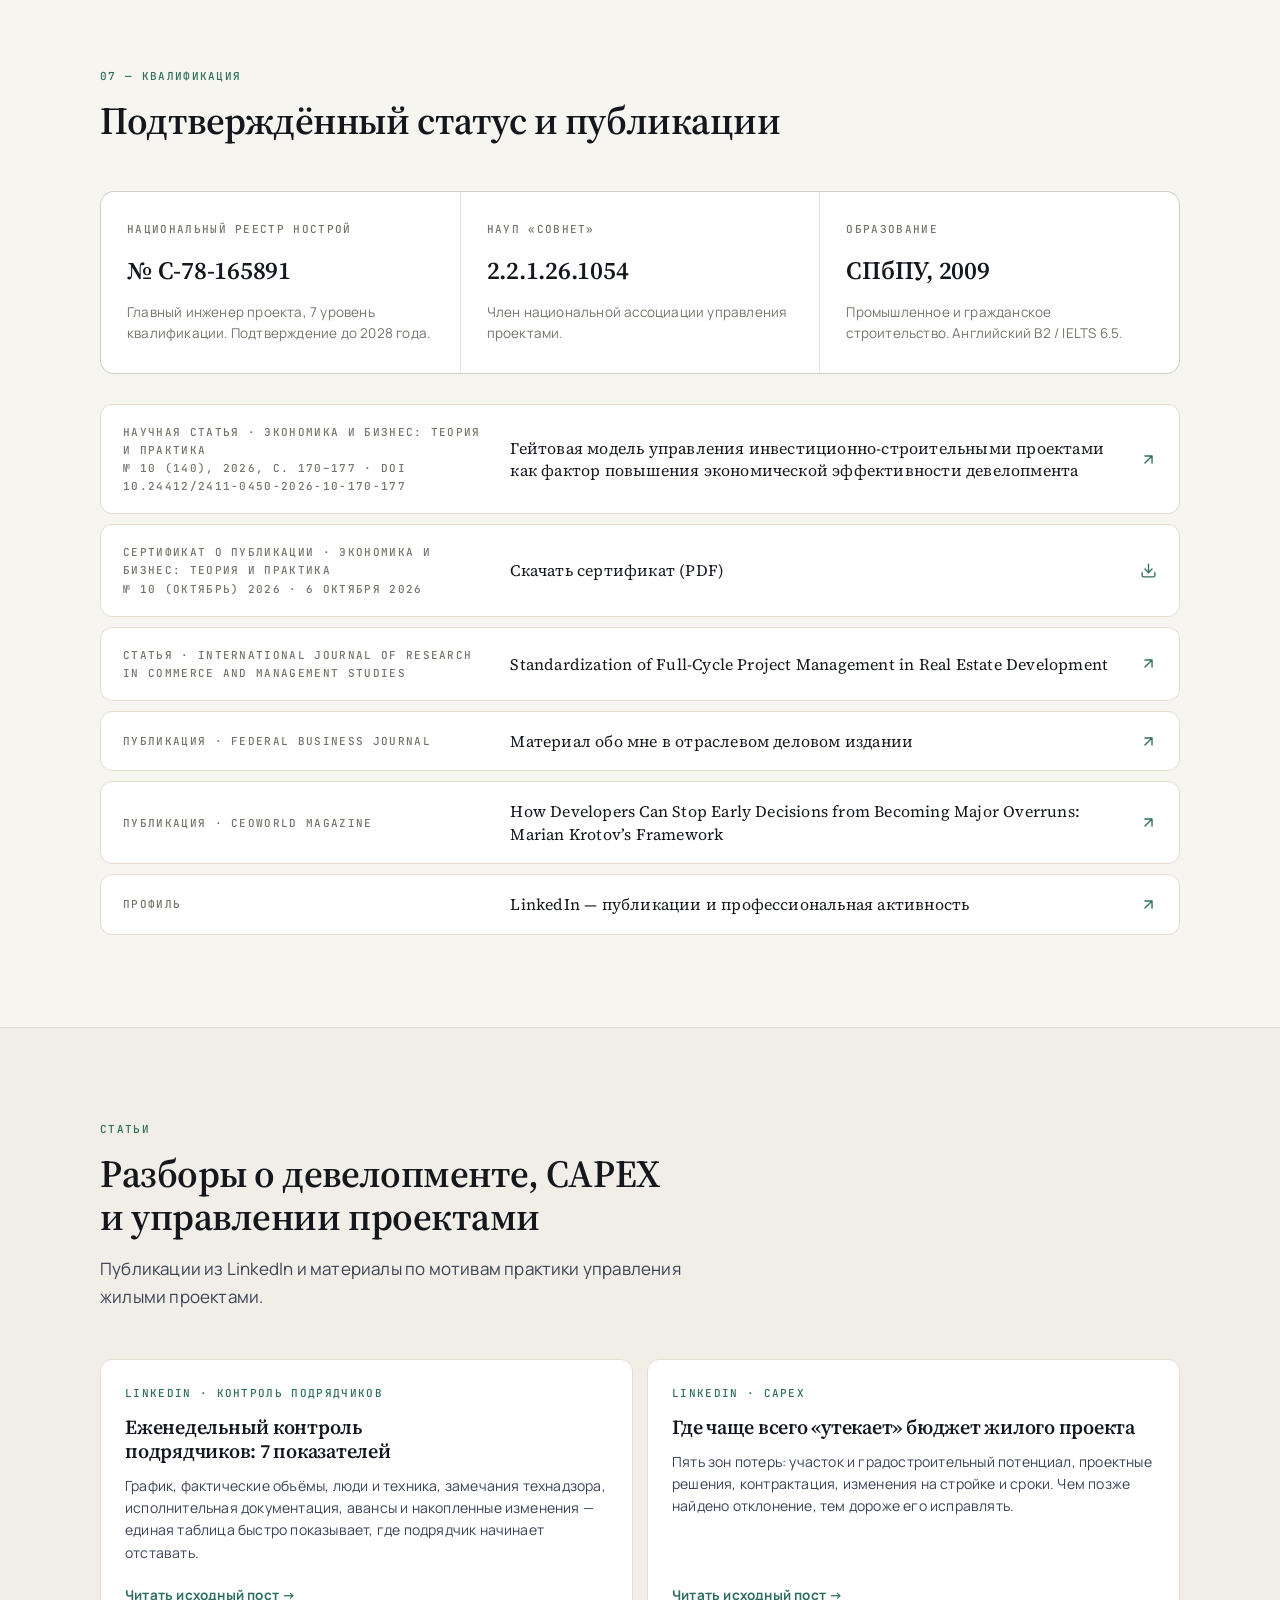
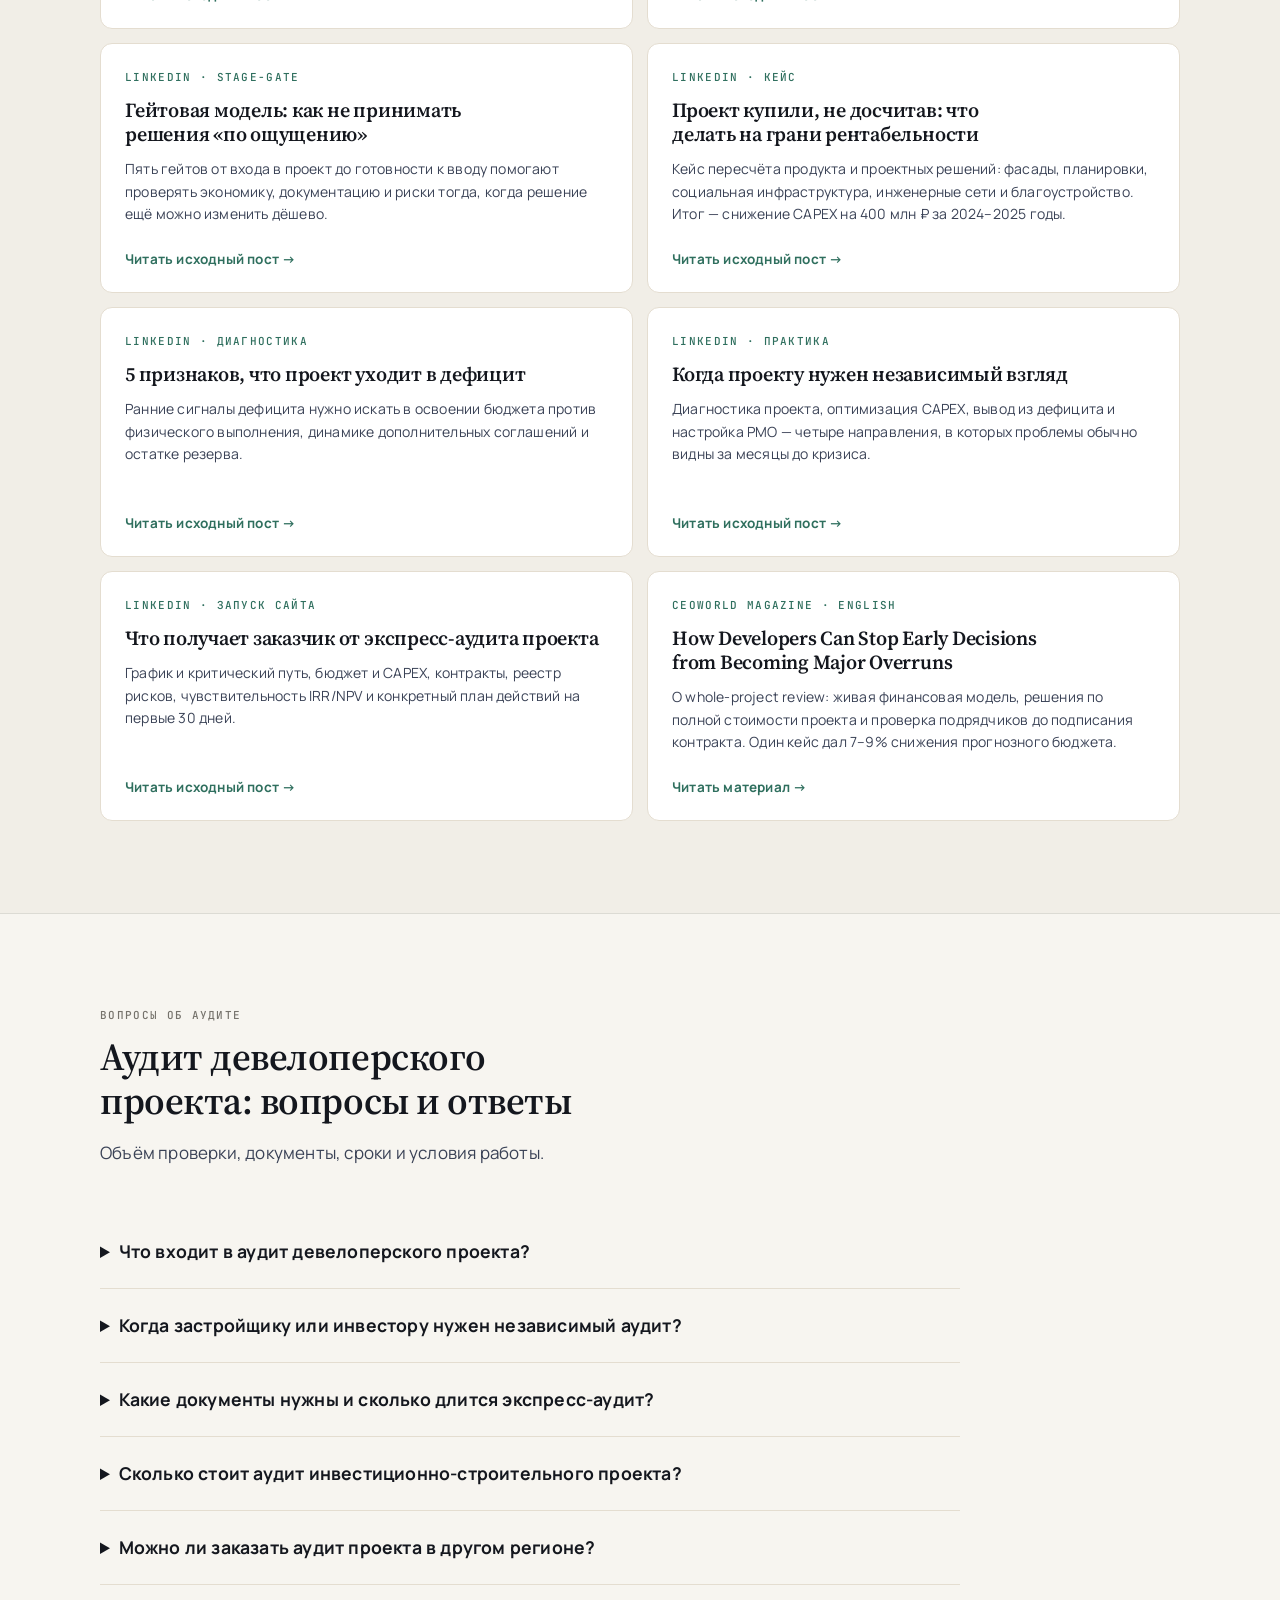
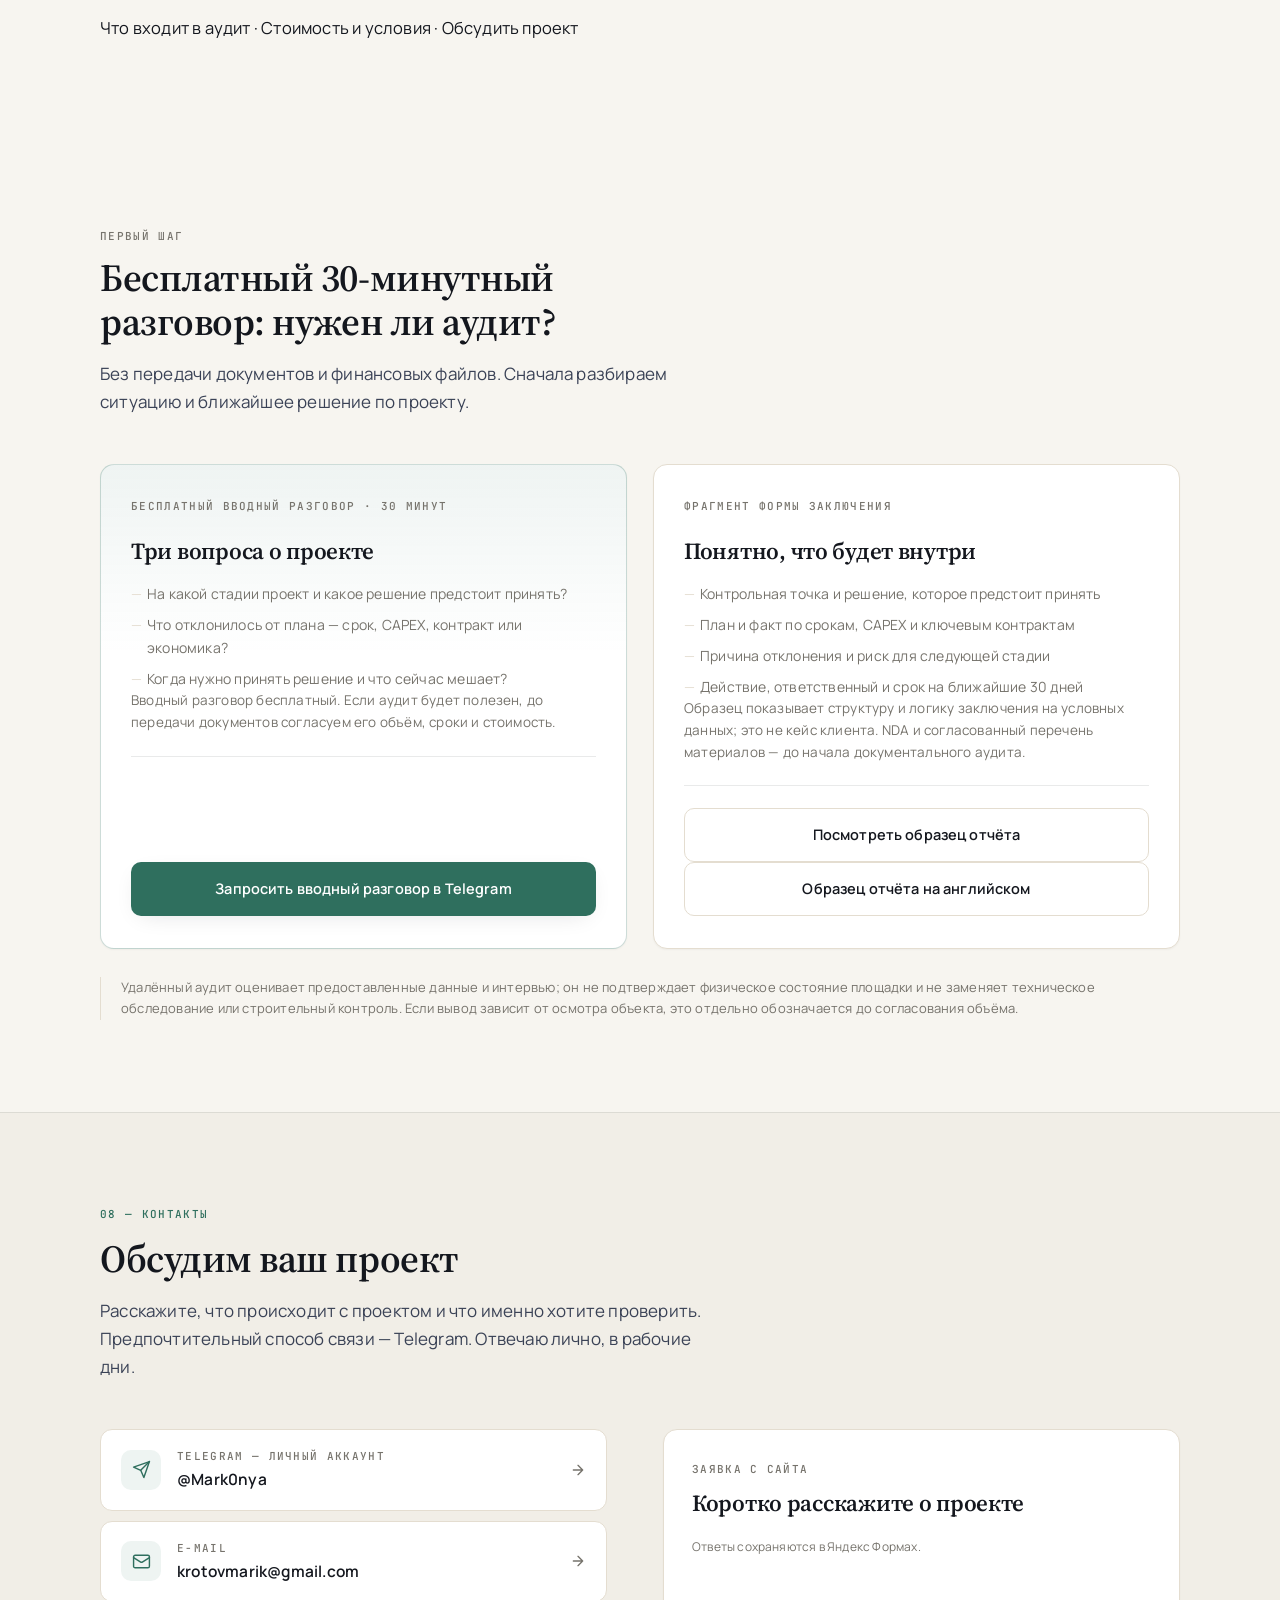
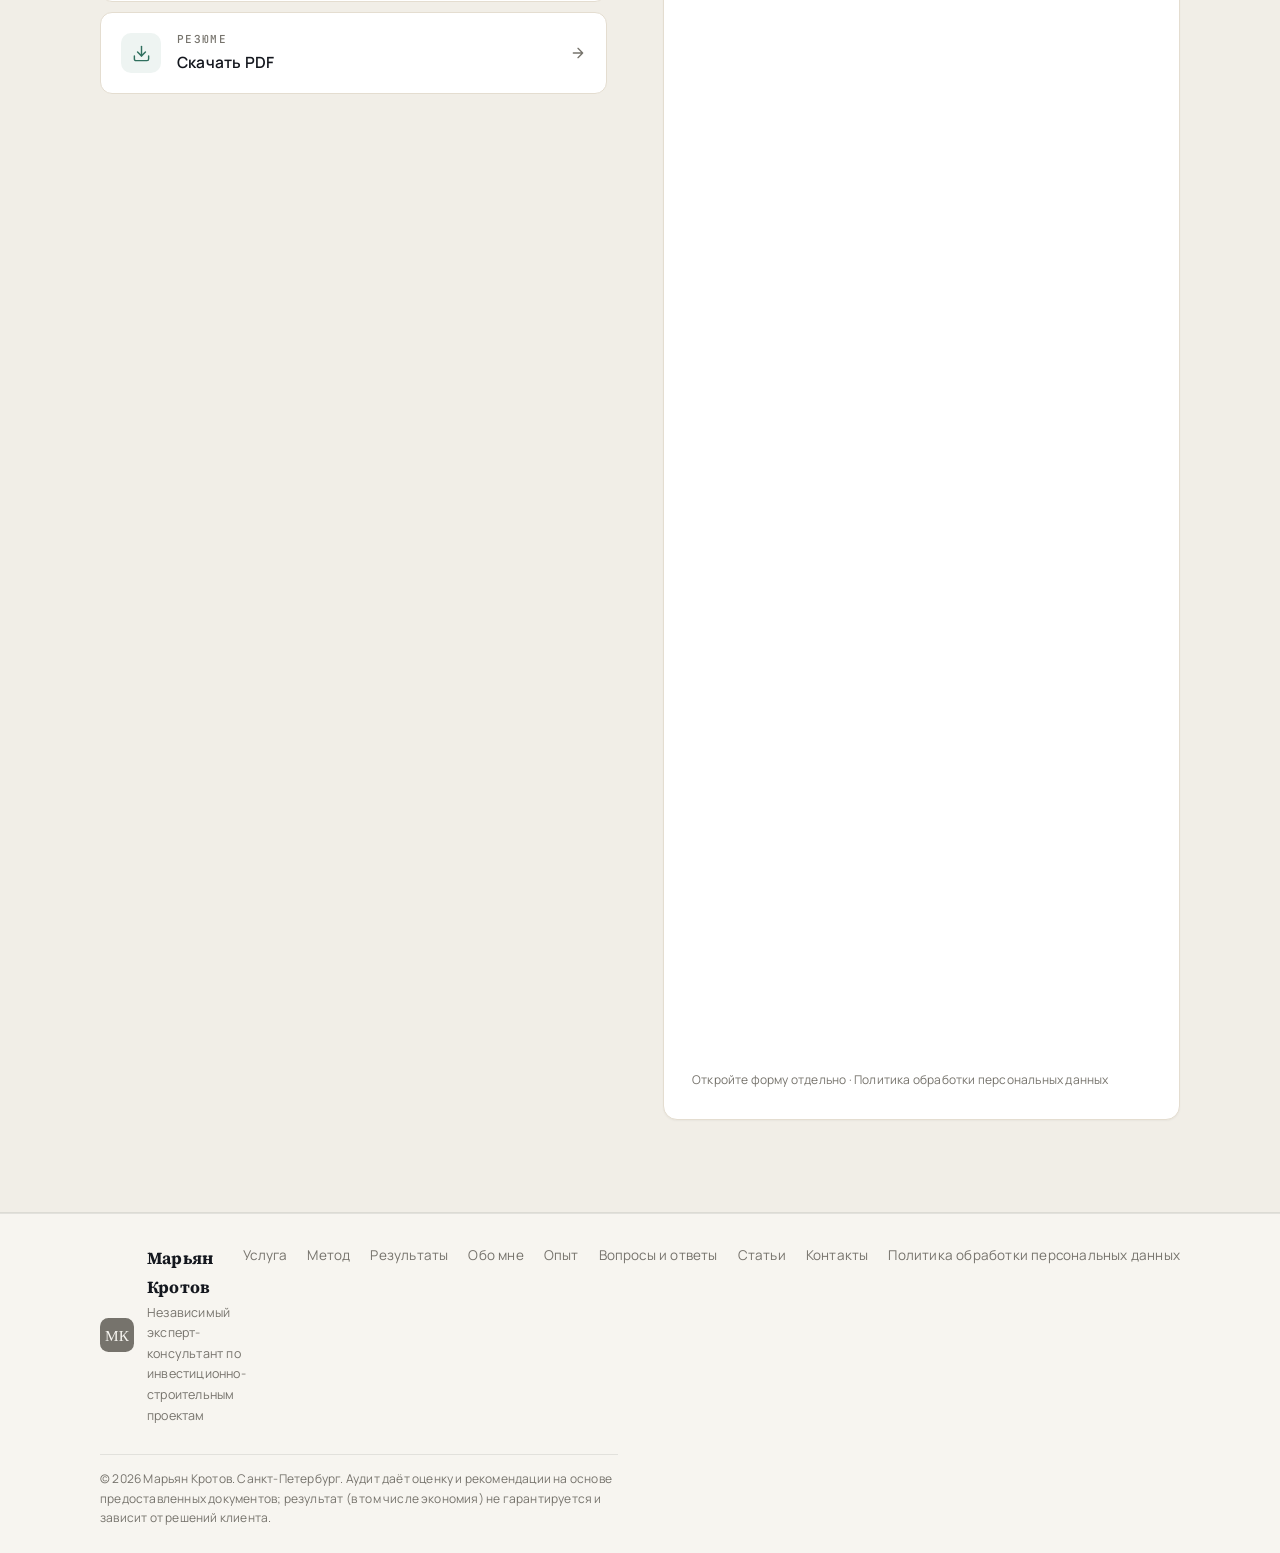
==== commit 4fd0e615: "feat: add articles section and compact footer" ====
--- a/site/index.html
+++ b/site/index.html
@@ -209,6 +209,7 @@
   ]
 }
 </script>
+<meta name="google-site-verification" content="YXNe67KEt4wGHesaA0R5MAhz1iDiE32p07ZZ4GGuPa0" />
 </head>
 <body>
 <a class="skip-link" href="#main">Перейти к содержимому</a>
@@ -239,6 +240,7 @@
       <a href="#about">Обо мне</a>
       <a href="#experience">Опыт</a>
       <a href="#credentials">Квалификация</a>
+      <a href="#articles">Статьи</a>
     </nav>
 
     <div class="header-actions">
@@ -265,6 +267,7 @@
       <a href="#about">Обо мне</a>
       <a href="#experience">Опыт</a>
       <a href="#credentials">Квалификация</a>
+      <a href="#articles">Статьи</a>
       <a href="#faq">Вопросы и ответы</a>
       <a href="#contact">Контакты</a>
     </nav>
@@ -795,6 +798,27 @@
   </div>
 </section>
 
+<!-- ======================= ARTICLES ======================= -->
+<section class="section section-alt" id="articles" aria-labelledby="articles-title">
+  <div class="container">
+    <div class="section-head">
+      <p class="section-index mono-label">Статьи</p>
+      <h2 id="articles-title" class="reveal">Разборы о девелопменте, CAPEX и управлении проектами</h2>
+      <p class="section-lead reveal">Публикации из LinkedIn и материалы по мотивам практики управления жилыми проектами.</p>
+    </div>
+    <div class="article-grid">
+      <article class="article-card reveal"><p class="article-meta mono-label">LinkedIn · контроль подрядчиков</p><h3>Еженедельный контроль подрядчиков: 7 показателей</h3><p>График, фактические объёмы, люди и техника, замечания технадзора, исполнительная документация, авансы и накопленные изменения — единая таблица быстро показывает, где подрядчик начинает отставать.</p><a class="article-link" href="https://www.linkedin.com/posts/marian-krotov-8963a182_%D0%B4%D0%B5%D0%B2%D0%B5%D0%BB%D0%BE%D0%BF%D0%BC%D0%B5%D0%BD%D1%82-%D1%83%D0%BF%D1%80%D0%B0%D0%B2%D0%BB%D0%B5%D0%BD%D0%B8%D0%B5%D0%BF%D1%80%D0%BE%D0%B5%D0%BA%D1%82%D0%B0%D0%BC%D0%B8-%D0%BF%D0%BE%D0%B4%D1%80%D1%8F%D0%B4%D1%87%D0%B8%D0%BA%D0%B8-activity-7529061607780540416-LaC6" target="_blank" rel="noopener noreferrer">Читать исходный пост →</a></article>
+      <article class="article-card reveal" style="--d:.04s"><p class="article-meta mono-label">LinkedIn · CAPEX</p><h3>Где чаще всего «утекает» бюджет жилого проекта</h3><p>Пять зон потерь: участок и градостроительный потенциал, проектные решения, контрактация, изменения на стройке и сроки. Чем позже найдено отклонение, тем дороже его исправлять.</p><a class="article-link" href="https://www.linkedin.com/posts/marian-krotov-8963a182_%D0%B4%D0%B5%D0%B2%D0%B5%D0%BB%D0%BE%D0%BF%D0%BC%D0%B5%D0%BD%D1%82-capex-%D1%83%D0%BF%D1%80%D0%B0%D0%B2%D0%BB%D0%B5%D0%BD%D0%B8%D0%B5%D0%BF%D1%80%D0%BE%D0%B5%D0%BA%D1%82%D0%B0%D0%BC%D0%B8-activity-7528702958407131136-Wr_c" target="_blank" rel="noopener noreferrer">Читать исходный пост →</a></article>
+      <article class="article-card reveal"><p class="article-meta mono-label">LinkedIn · stage-gate</p><h3>Гейтовая модель: как не принимать решения «по ощущению»</h3><p>Пять гейтов от входа в проект до готовности к вводу помогают проверять экономику, документацию и риски тогда, когда решение ещё можно изменить дёшево.</p><a class="article-link" href="https://www.linkedin.com/posts/marian-krotov-8963a182_%D0%B4%D0%B5%D0%B2%D0%B5%D0%BB%D0%BE%D0%BF%D0%BC%D0%B5%D0%BD%D1%82-%D1%83%D0%BF%D1%80%D0%B0%D0%B2%D0%BB%D0%B5%D0%BD%D0%B8%D0%B5%D0%BF%D1%80%D0%BE%D0%B5%D0%BA%D1%82%D0%B0%D0%BC%D0%B8-stagegate-activity-7528364958053507072-wcgK" target="_blank" rel="noopener noreferrer">Читать исходный пост →</a></article>
+      <article class="article-card reveal" style="--d:.04s"><p class="article-meta mono-label">LinkedIn · кейс</p><h3>Проект купили, не досчитав: что делать на грани рентабельности</h3><p>Кейс пересчёта продукта и проектных решений: фасады, планировки, социальная инфраструктура, инженерные сети и благоустройство. Итог — снижение CAPEX на 400 млн ₽ за 2024–2025 годы.</p><a class="article-link" href="https://www.linkedin.com/posts/marian-krotov-8963a182_%D0%B4%D0%B5%D0%B2%D0%B5%D0%BB%D0%BE%D0%BF%D0%BC%D0%B5%D0%BD%D1%82-%D1%83%D0%BF%D1%80%D0%B0%D0%B2%D0%BB%D0%B5%D0%BD%D0%B8%D0%B5%D0%BF%D1%80%D0%BE%D0%B5%D0%BA%D1%82%D0%B0%D0%BC%D0%B8-capex-activity-7525094477066027008-IN93" target="_blank" rel="noopener noreferrer">Читать исходный пост →</a></article>
+      <article class="article-card reveal"><p class="article-meta mono-label">LinkedIn · диагностика</p><h3>5 признаков, что проект уходит в дефицит</h3><p>Ранние сигналы дефицита нужно искать в освоении бюджета против физического выполнения, динамике дополнительных соглашений и остатке резерва.</p><a class="article-link" href="https://www.linkedin.com/posts/marian-krotov-8963a182_%D0%B4%D0%B5%D0%B2%D0%B5%D0%BB%D0%BE%D0%BF%D0%BC%D0%B5%D0%BD%D1%82-%D1%83%D0%BF%D1%80%D0%B0%D0%B2%D0%BB%D0%B5%D0%BD%D0%B8%D0%B5%D0%BF%D1%80%D0%BE%D0%B5%D0%BA%D1%82%D0%B0%D0%BC%D0%B8-pmo-activity-7524063285906903040-k04G" target="_blank" rel="noopener noreferrer">Читать исходный пост →</a></article>
+      <article class="article-card reveal" style="--d:.04s"><p class="article-meta mono-label">LinkedIn · практика</p><h3>Когда проекту нужен независимый взгляд</h3><p>Диагностика проекта, оптимизация CAPEX, вывод из дефицита и настройка PMO — четыре направления, в которых проблемы обычно видны за месяцы до кризиса.</p><a class="article-link" href="https://www.linkedin.com/posts/marian-krotov-8963a182_%D0%B4%D0%B5%D0%B2%D0%B5%D0%BB%D0%BE%D0%BF%D0%BC%D0%B5%D0%BD%D1%82-%D1%83%D0%BF%D1%80%D0%B0%D0%B2%D0%BB%D0%B5%D0%BD%D0%B8%D0%B5%D0%BF%D1%80%D0%BE%D0%B5%D0%BA%D1%82%D0%B0%D0%BC%D0%B8-pmo-activity-7523467280685424640-xI30" target="_blank" rel="noopener noreferrer">Читать исходный пост →</a></article>
+      <article class="article-card reveal"><p class="article-meta mono-label">LinkedIn · запуск сайта</p><h3>Что получает заказчик от экспресс-аудита проекта</h3><p>График и критический путь, бюджет и CAPEX, контракты, реестр рисков, чувствительность IRR/NPV и конкретный план действий на первые 30 дней.</p><a class="article-link" href="https://www.linkedin.com/posts/marian-krotov-8963a182_%D0%B0%D1%83%D0%B4%D0%B8%D1%82-%D0%B4%D0%B5%D0%B2%D0%B5%D0%BB%D0%BE%D0%BF%D0%B5%D1%80%D1%81%D0%BA%D0%B8%D1%85-%D0%BF%D1%80%D0%BE%D0%B5%D0%BA%D1%82%D0%BE%D0%B2-%D0%BC%D0%B0%D1%80%D1%8C%D1%8F%D0%BD-%D0%BA%D1%80%D0%BE%D1%82%D0%BE%D0%B2-activity-7528039310273437696-ZrB8" target="_blank" rel="noopener noreferrer">Читать исходный пост →</a></article>
+      <article class="article-card reveal" style="--d:.04s"><p class="article-meta mono-label">CEOWORLD Magazine · English</p><h3>How Developers Can Stop Early Decisions from Becoming Major Overruns</h3><p>О whole-project review: живая финансовая модель, решения по полной стоимости проекта и проверка подрядчиков до подписания контракта. Один кейс дал 7–9% снижения прогнозного бюджета.</p><a class="article-link" href="https://ceoworld.biz/2026/11/06/how-developers-can-stop-early-decisions-from-becoming-major-overruns-marian-krotovs-framework/" target="_blank" rel="noopener noreferrer">Читать материал →</a></article>
+    </div>
+  </div>
+</section>
+
 <!-- ======================= FAQ ======================= -->
 <section class="section" id="faq" aria-labelledby="faq-title">
   <div class="container">
@@ -903,7 +927,7 @@
       <div class="contact-form reveal ym-hide-content" style="--d:.08s">
         <p class="mono-label">Заявка с сайта</p>
         <h3>Коротко расскажите о проекте</h3>
-        <p class="form-note">Ответы сохраняются в Яндекс Формах, где я просматриваю их в таблице. При необходимости заявки вручную переношу в CRM Битрикс24.</p>
+        <p class="form-note">Ответы сохраняются в Яндекс Формах.</p>
         <script src="https://forms.yandex.ru/_static/embed.js"></script>
         <iframe class="yandex-form-frame" src="https://forms.yandex.ru/u/6afe0e089029027820c3f6ec?iframe=1&amp;theme=light-hc" frameborder="0" name="ya-form-6afe0e089029027820c3f6ec" title="Форма заявки с сайта" width="650" height="1100" loading="lazy"></iframe>
         <p class="form-note"><a href="https://forms.yandex.ru/u/6afe0e089029027820c3f6ec" target="_blank" rel="noopener noreferrer">Откройте форму отдельно</a> · <a href="/privacy/">Политика обработки персональных данных</a></p>
@@ -931,6 +955,7 @@
       <a href="#about">Обо мне</a>
       <a href="#experience">Опыт</a>
       <a href="#faq">Вопросы и ответы</a>
+      <a href="#articles">Статьи</a>
       <a href="#contact">Контакты</a>
       <a href="/privacy/">Политика обработки персональных данных</a>
     </nav>
@@ -945,4 +970,3 @@
 <script src="assets/main.js"></script>
 </body>
 </html>
-
--- a/site/assets/styles.css
+++ b/site/assets/styles.css
@@ -1022,6 +1022,28 @@
 .pub-title { font-family: var(--font-display); font-size: 16px; line-height: 1.4; }
 .pub-list svg { color: var(--accent); }
 
+.article-grid {
+  display: grid;
+  grid-template-columns: repeat(2, minmax(0, 1fr));
+  gap: 14px;
+}
+.article-card {
+  display: flex;
+  flex-direction: column;
+  align-items: flex-start;
+  min-height: 250px;
+  padding: 24px 24px 22px;
+  background: var(--surface);
+  border: 1px solid var(--border);
+  border-radius: 12px;
+  transition: border-color .2s ease, transform .2s ease, box-shadow .25s ease;
+}
+.article-card:hover { border-color: var(--accent); transform: translateY(-2px); box-shadow: var(--shadow-sm); }
+.article-meta { margin: 0 0 12px; color: var(--accent); }
+.article-card h3 { font-size: 20px; line-height: 1.2; margin: 0 0 12px; }
+.article-card > p:not(.article-meta) { margin: 0; color: var(--ink-2); font-size: 14px; line-height: 1.6; }
+.article-link { margin-top: auto; padding-top: 20px; color: var(--accent); font-size: 13.5px; font-weight: 700; }
+
 /* ---------------------------------- Contact -------------------------------- */
 .contact-grid {
   display: grid;
@@ -1109,8 +1131,7 @@
   min-height: 1080px;
   border: 0;
   border-radius: 10px;
-  background: #fff;
-  color-scheme: light;
+  background: var(--surface);
 }
 @media (max-width: 640px) {
   .yandex-form-frame { min-height: 1320px; }
@@ -1119,7 +1140,7 @@
 /* ---------------------------------- Footer --------------------------------- */
 .site-footer {
   border-top: 1px solid var(--border-soft);
-  padding: 46px 0 40px;
+  padding: 30px 0 26px;
   background: var(--bg);
 }
 .footer-inner {
@@ -1137,8 +1158,8 @@
 .footer-nav a:hover { color: var(--accent); }
 .footer-legal {
   grid-column: 1 / -1;
-  margin: 6px 0 0;
-  padding-top: 22px;
+  margin: 2px 0 0;
+  padding-top: 14px;
   border-top: 1px solid var(--border-soft);
   font-size: 12px;
   color: var(--muted);
@@ -1194,6 +1215,7 @@
   .hero-lead { font-size: 16.5px; }
   .hero-facts { flex-direction: column; gap: 10px; }
   .scope-grid { grid-template-columns: 1fr; }
+  .article-grid { grid-template-columns: 1fr; }
   .pricing-grid { grid-template-columns: 1fr; }
   .steps { grid-template-columns: 1fr; }
   .bench-row { grid-template-columns: 118px 1fr 54px; gap: 10px; }
@@ -1236,4 +1258,3 @@
 .faq-item summary:focus-visible { outline: 2px solid var(--accent); outline-offset: 6px; }
 .faq-item p { margin: 16px 0 0; line-height: 1.75; }
 .faq-links { margin-top: 28px; line-height: 1.8; }
-
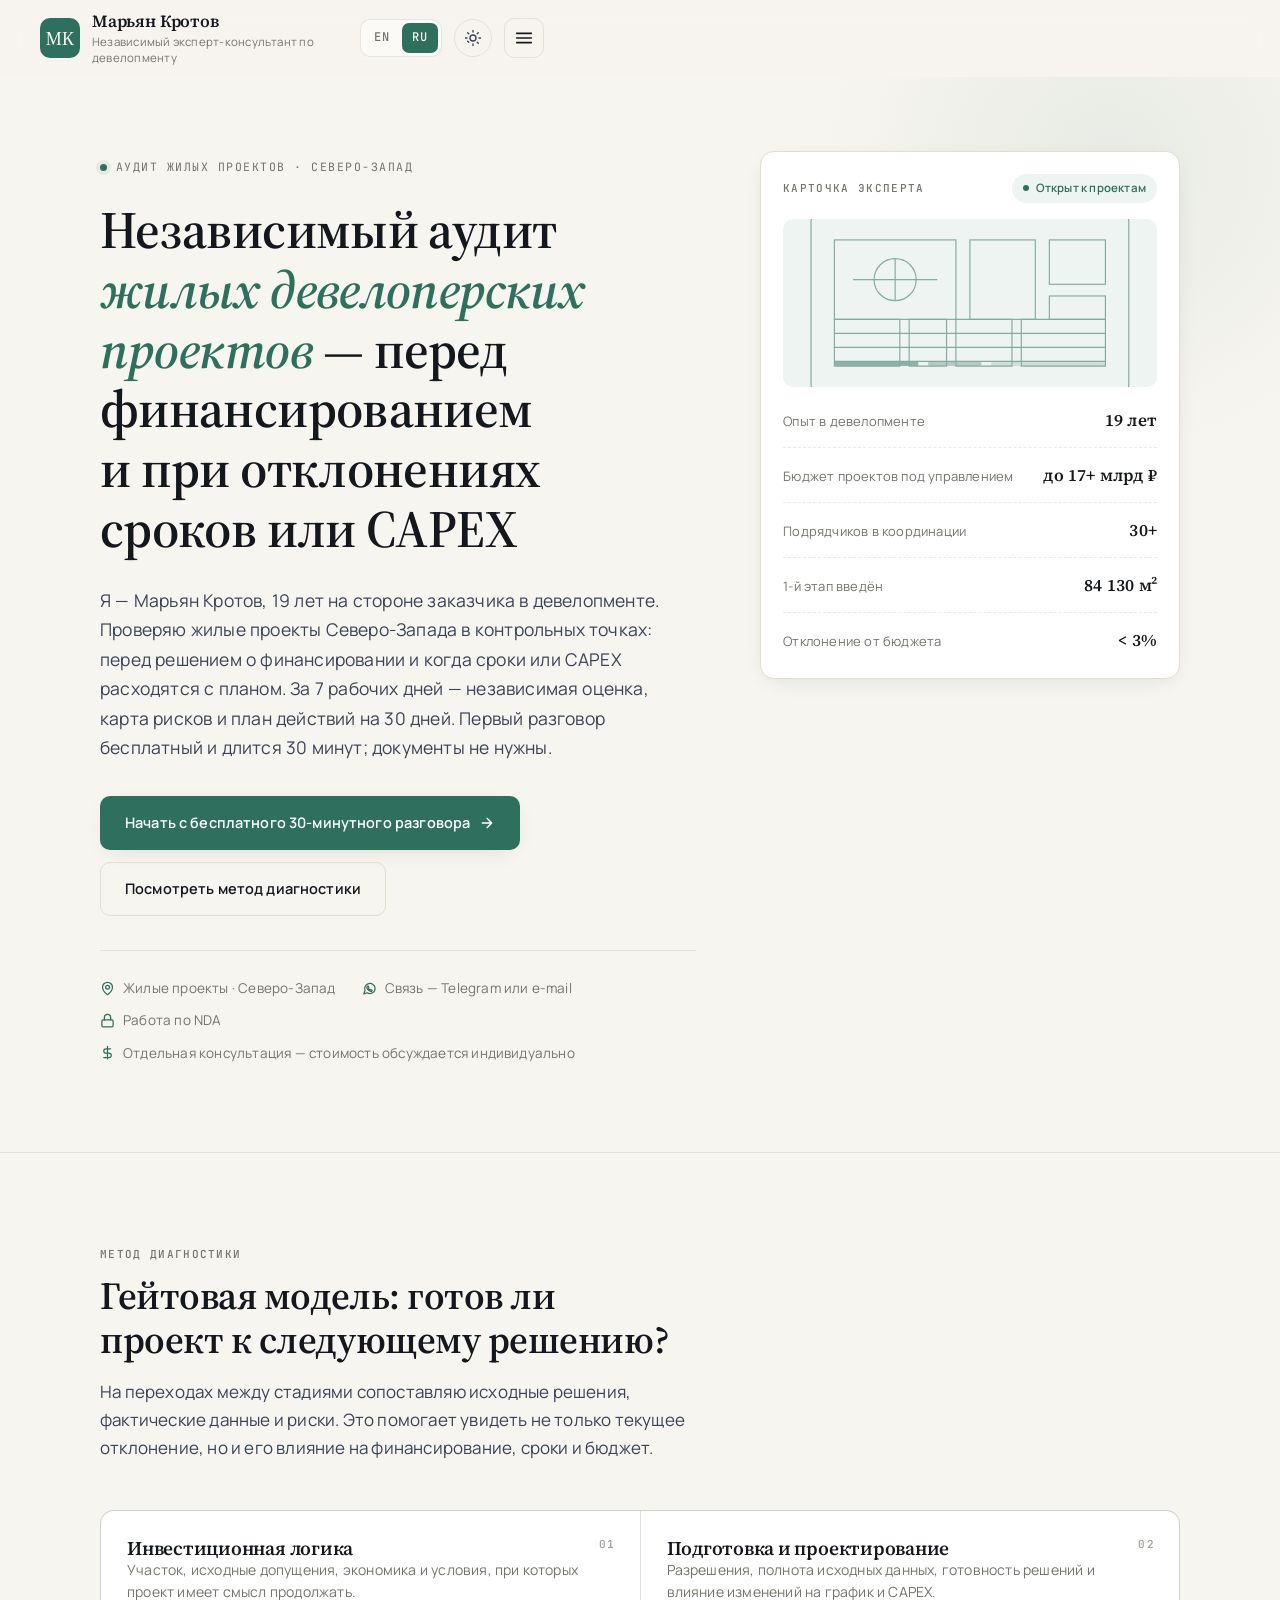
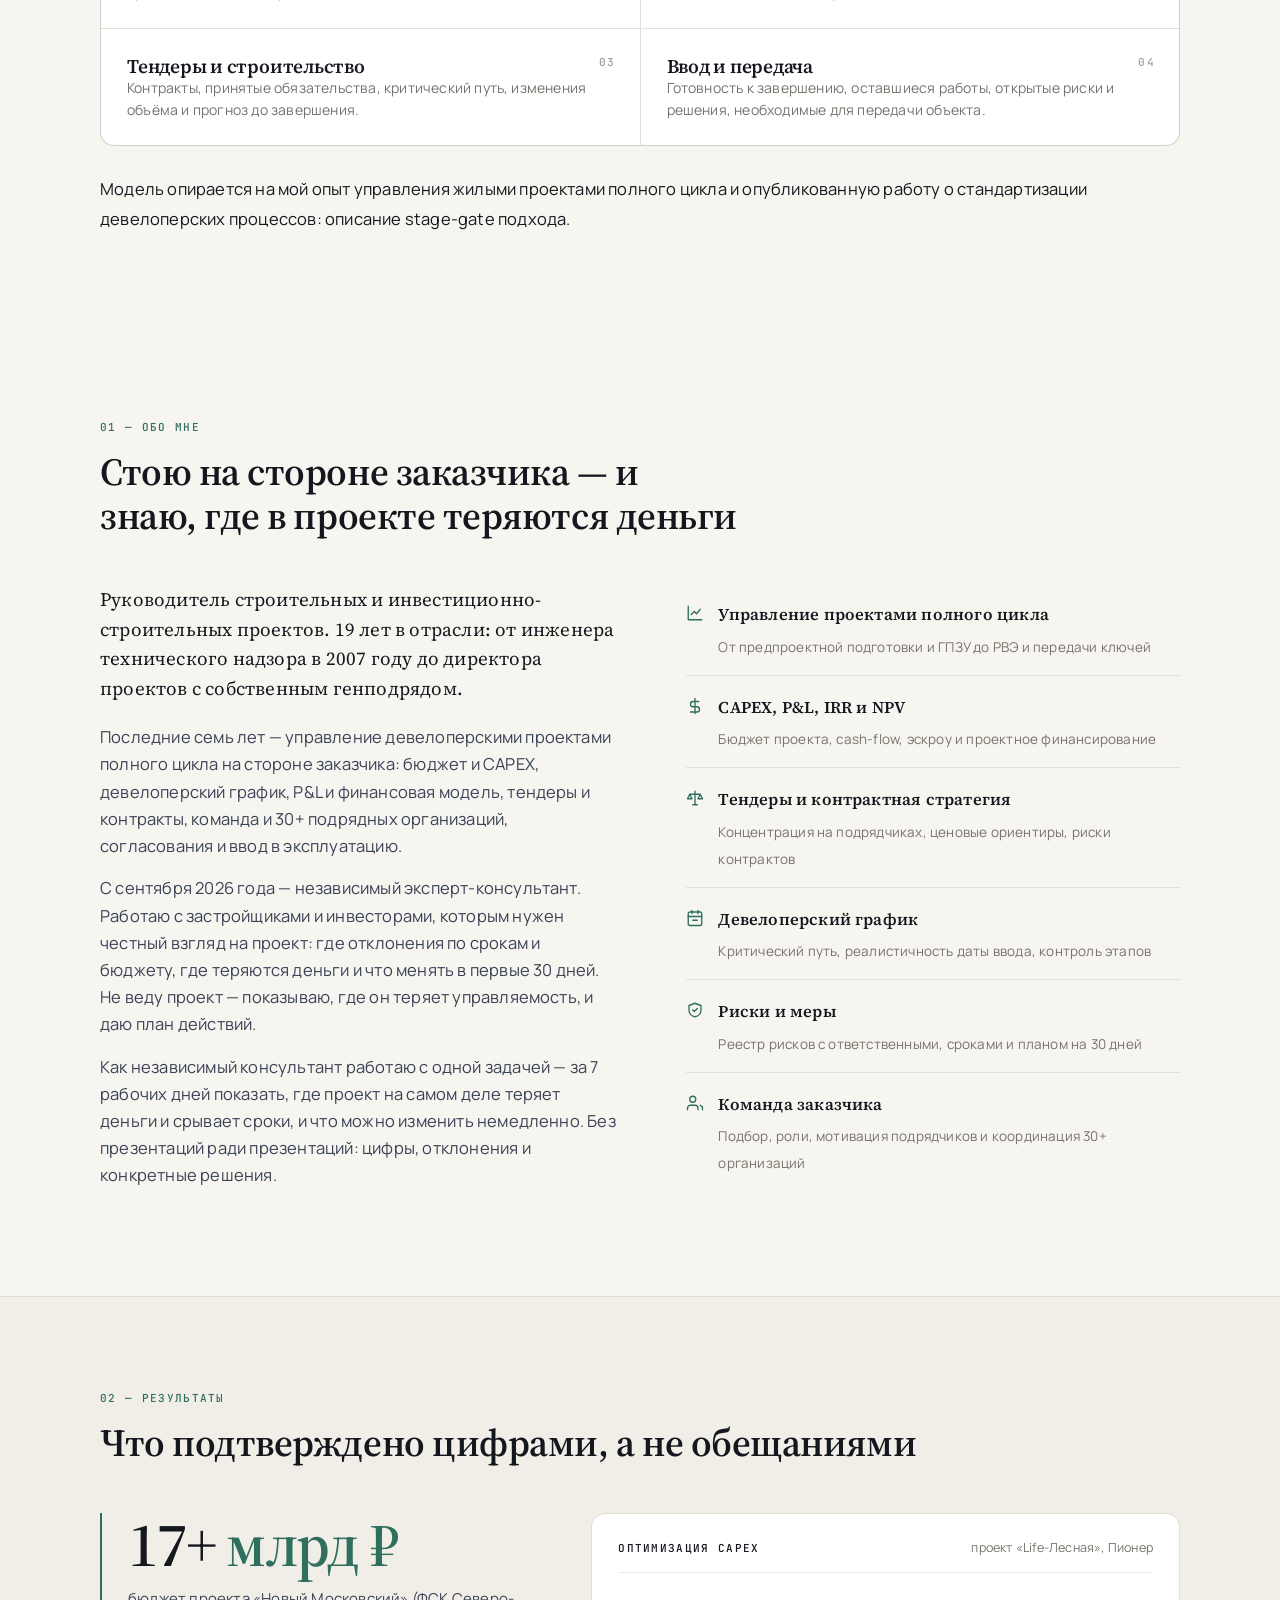
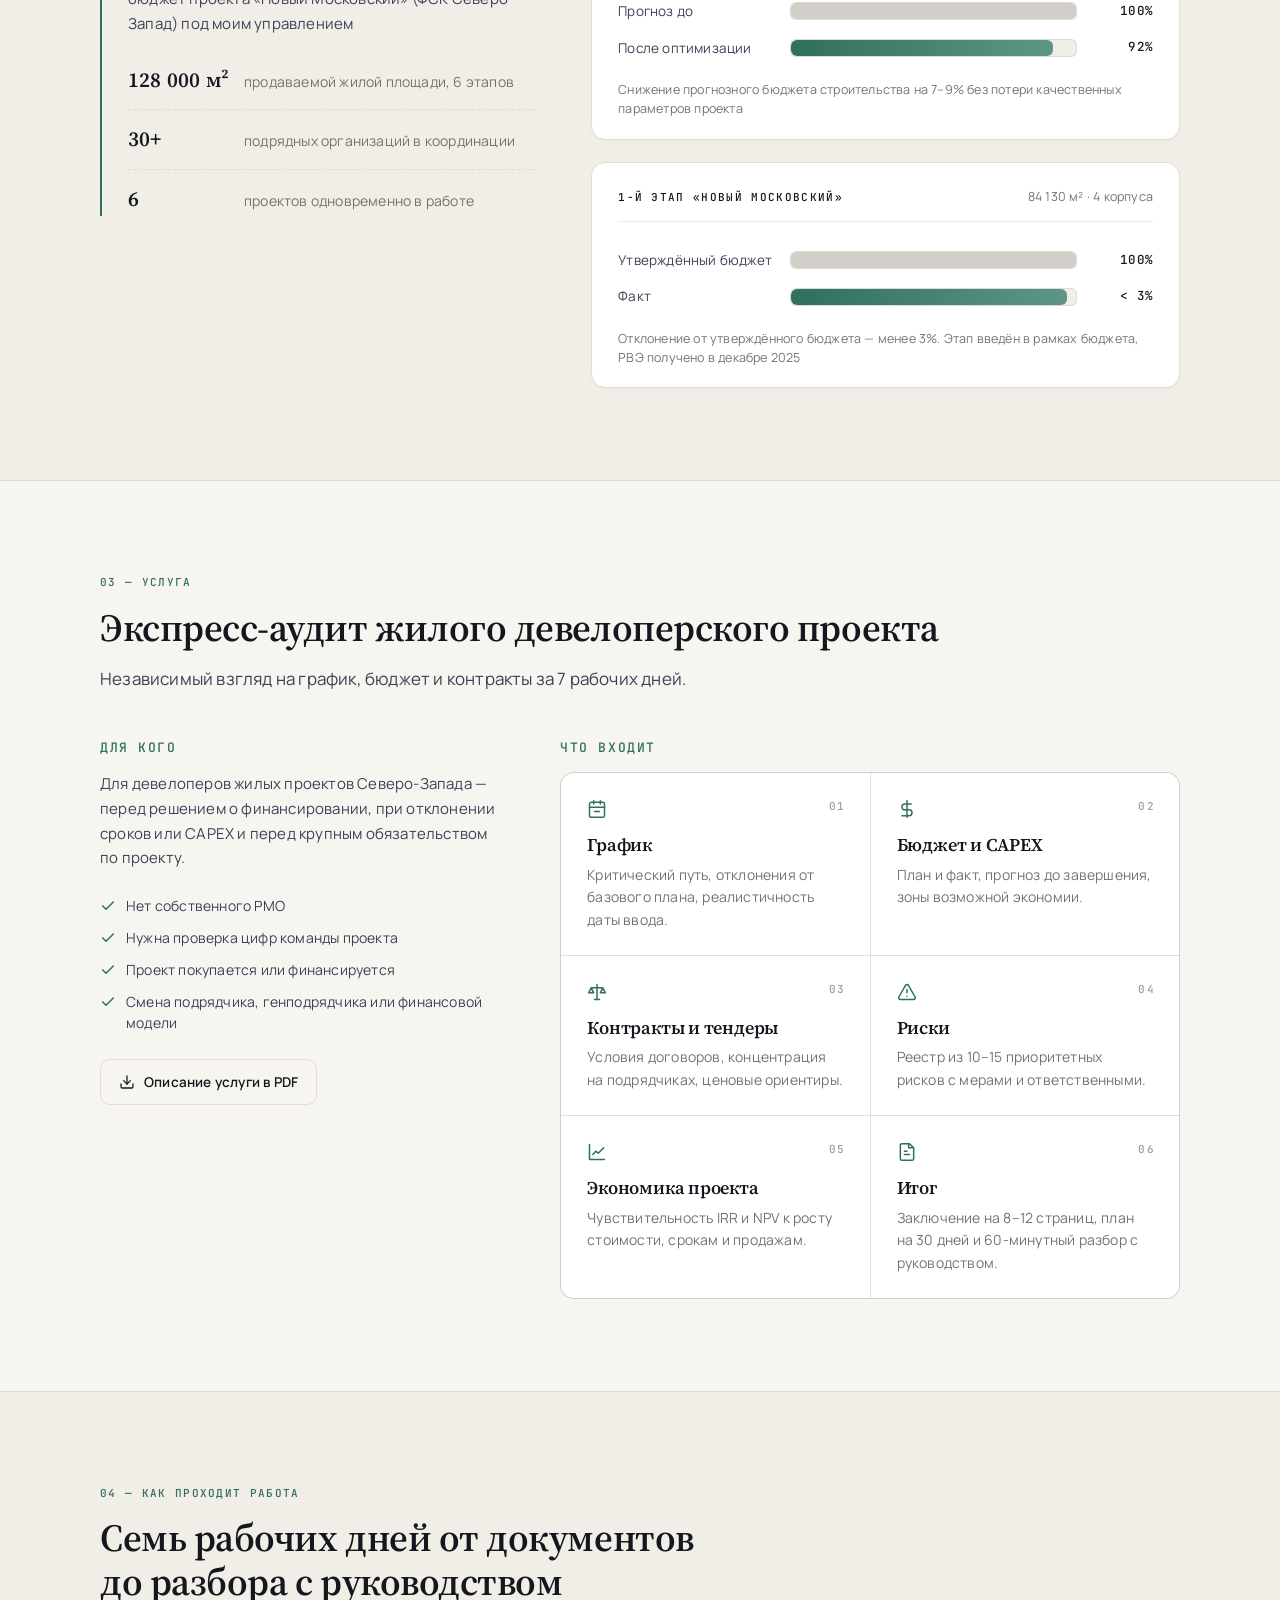
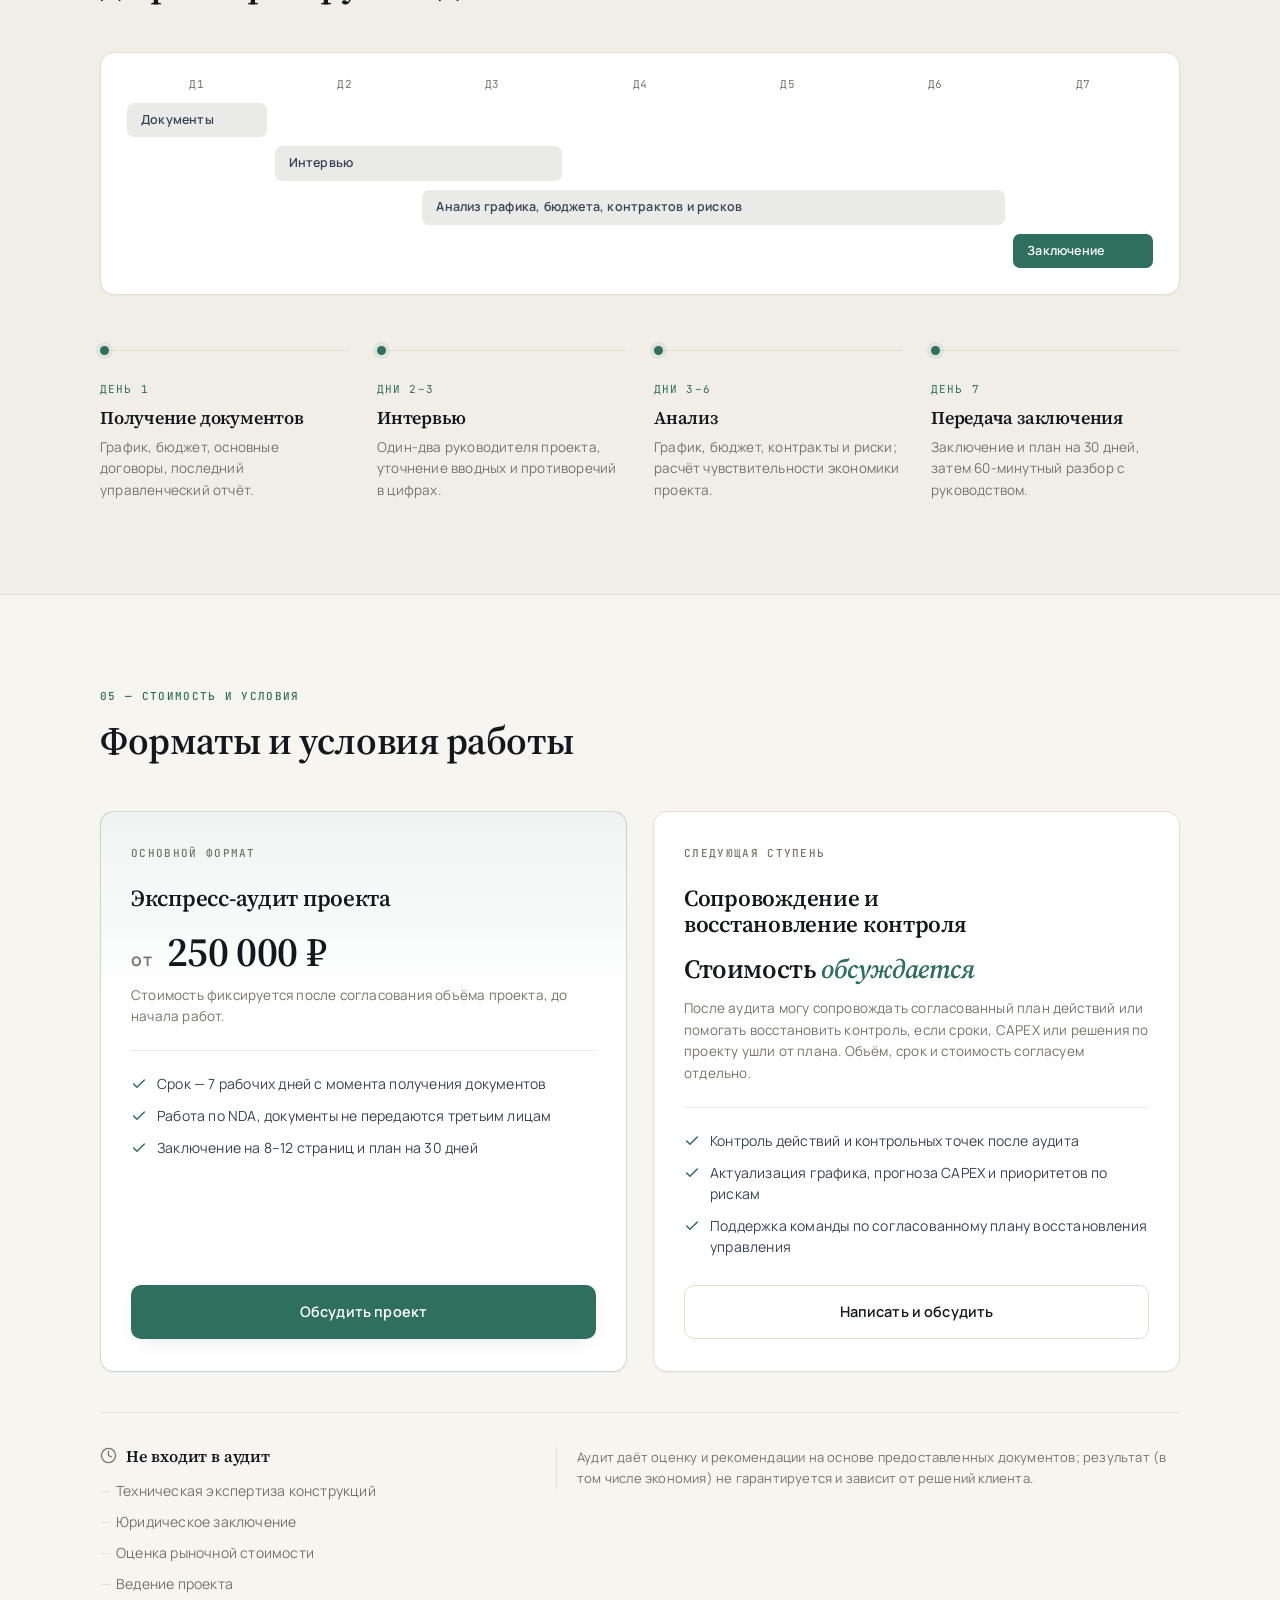
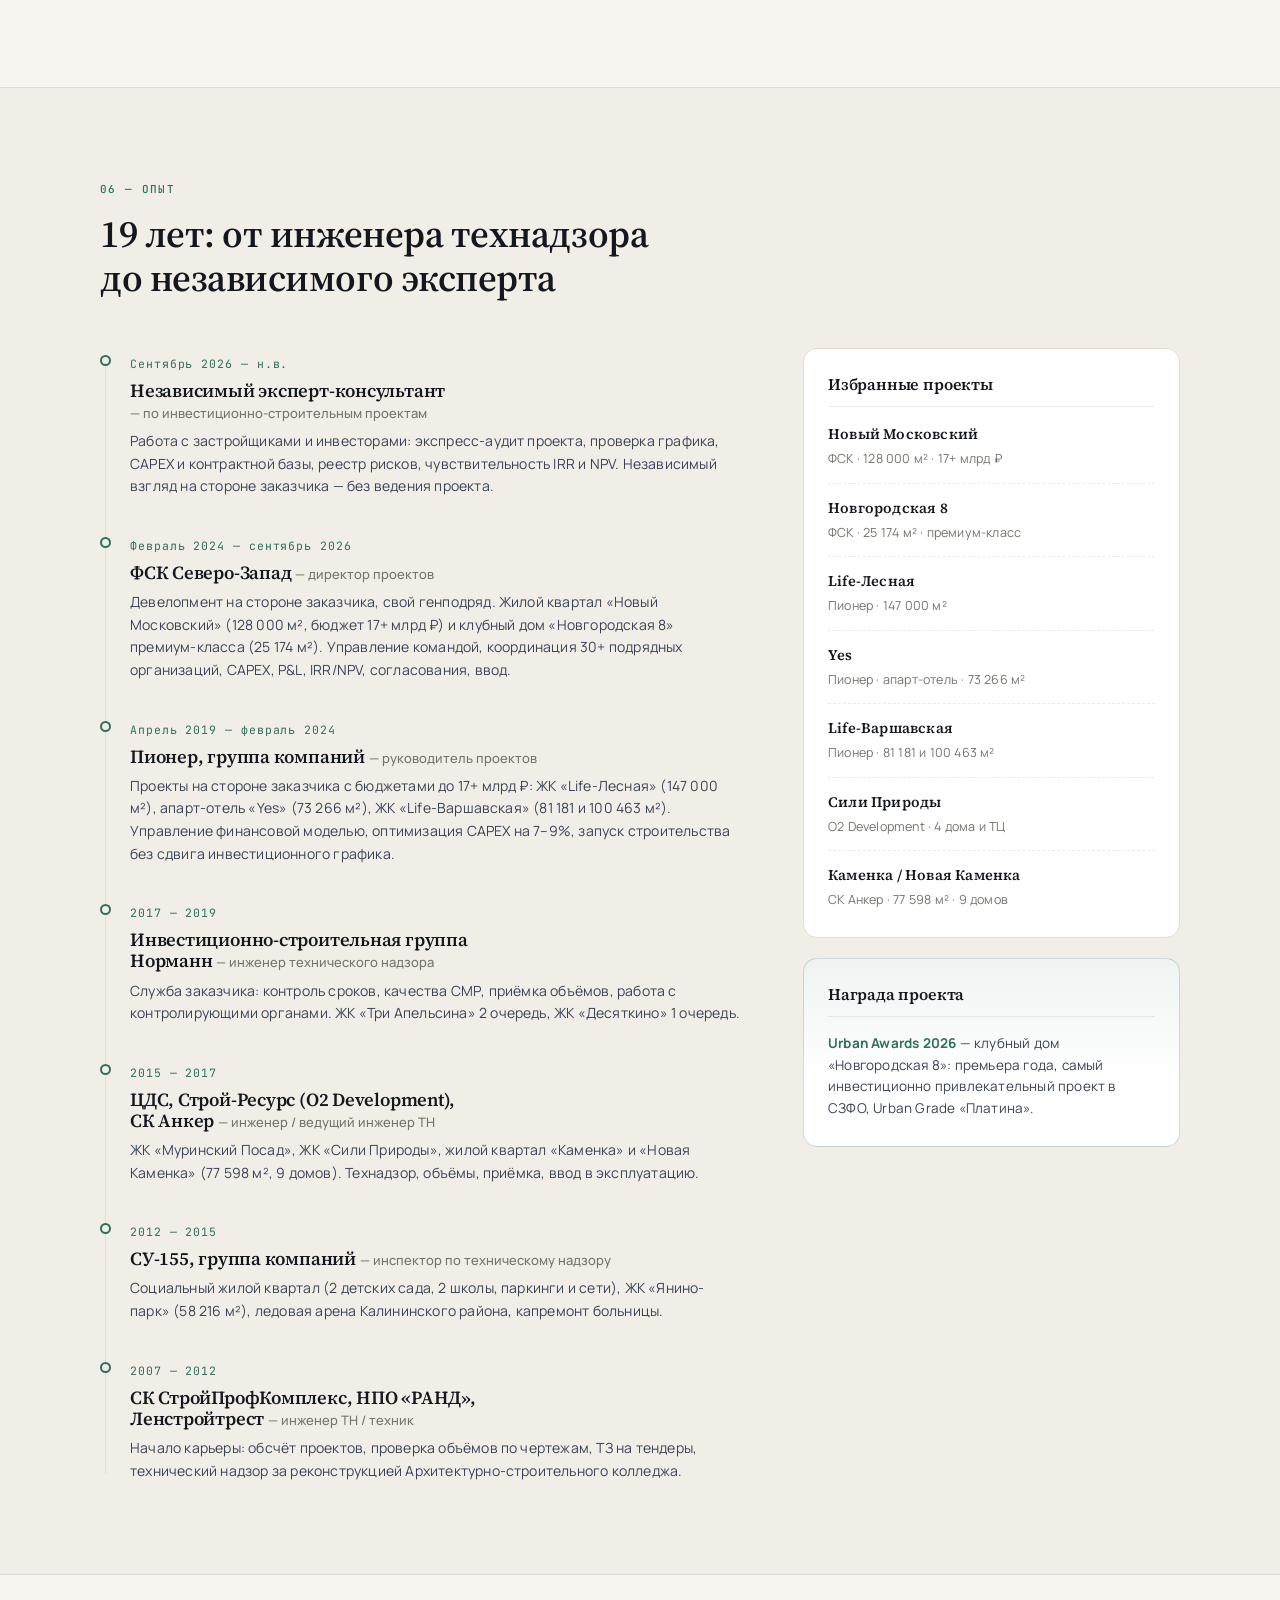
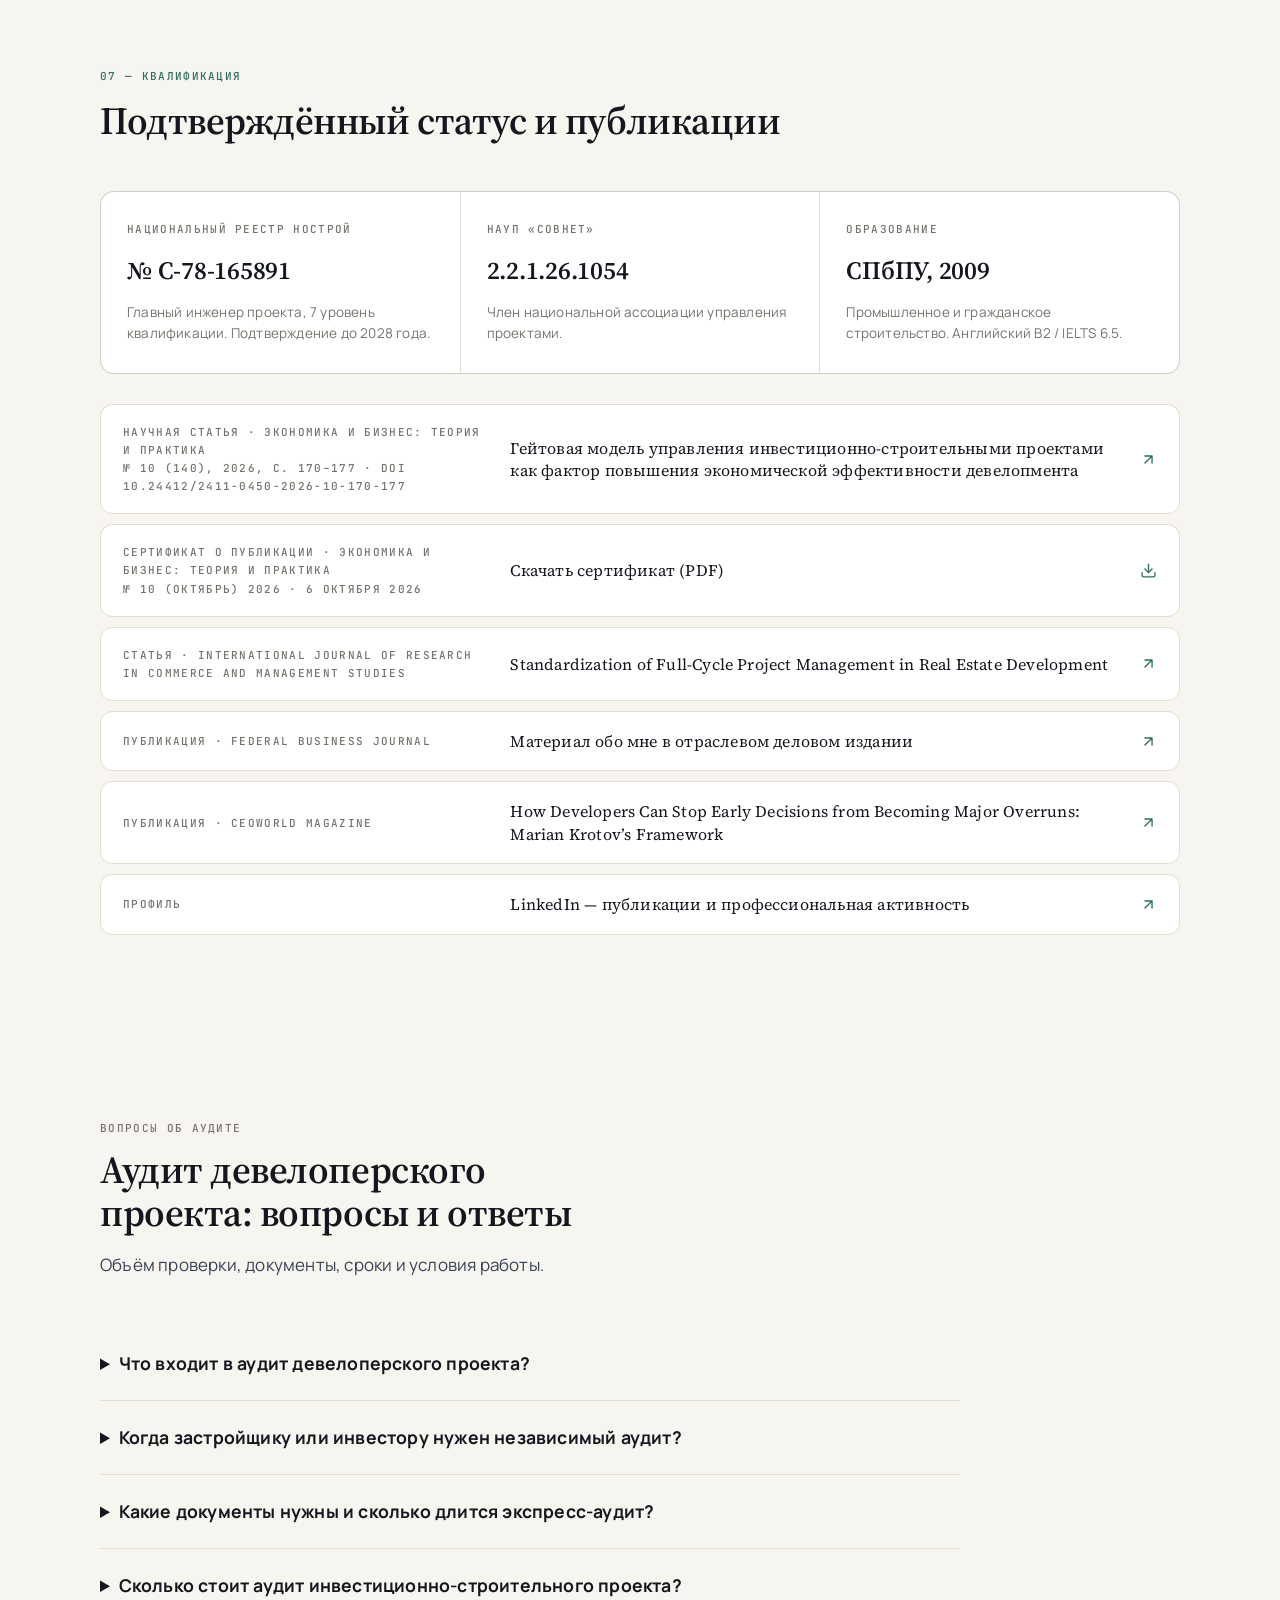
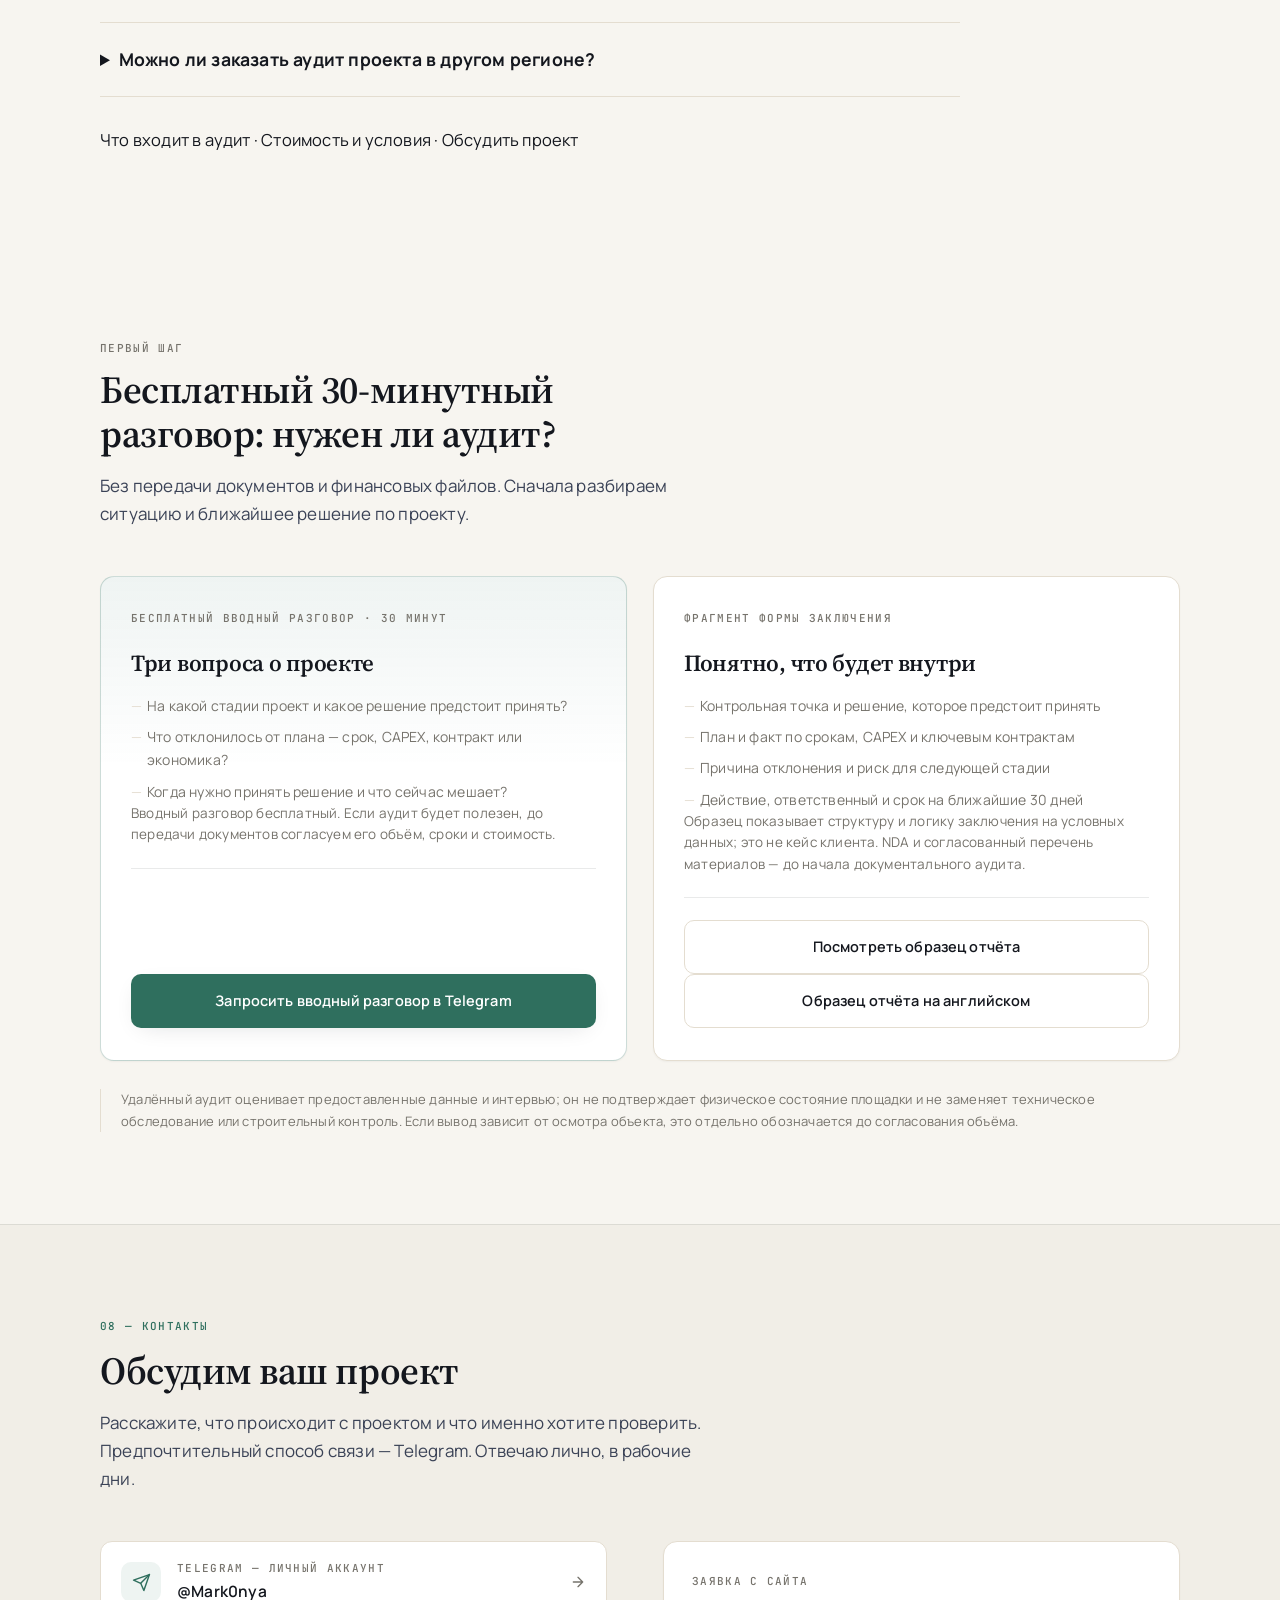
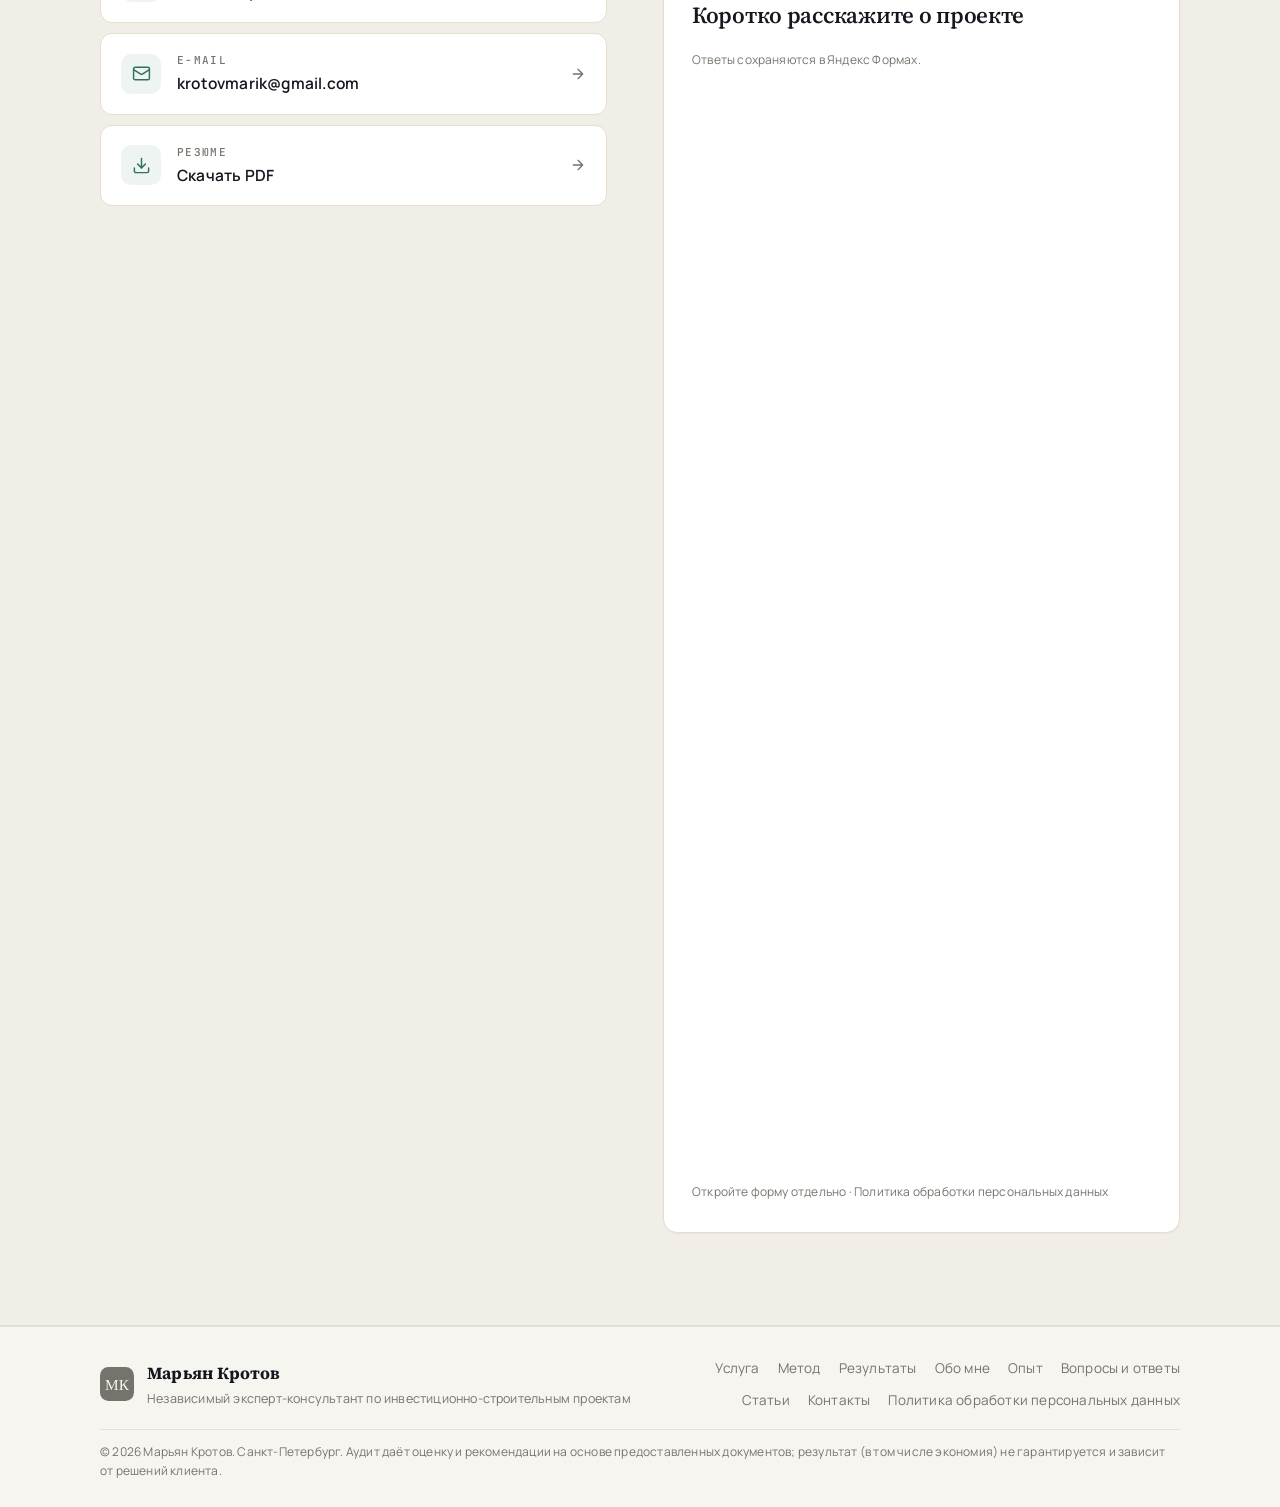
==== commit 88bad1f4: "feat: move articles to standalone pages" ====
--- a/site/index.html
+++ b/site/index.html
@@ -240,7 +240,7 @@
       <a href="#about">Обо мне</a>
       <a href="#experience">Опыт</a>
       <a href="#credentials">Квалификация</a>
-      <a href="#articles">Статьи</a>
+      <a href="/articles/">Статьи</a>
     </nav>
 
     <div class="header-actions">
@@ -267,7 +267,7 @@
       <a href="#about">Обо мне</a>
       <a href="#experience">Опыт</a>
       <a href="#credentials">Квалификация</a>
-      <a href="#articles">Статьи</a>
+      <a href="/articles/">Статьи</a>
       <a href="#faq">Вопросы и ответы</a>
       <a href="#contact">Контакты</a>
     </nav>
@@ -798,27 +798,6 @@
   </div>
 </section>
 
-<!-- ======================= ARTICLES ======================= -->
-<section class="section section-alt" id="articles" aria-labelledby="articles-title">
-  <div class="container">
-    <div class="section-head">
-      <p class="section-index mono-label">Статьи</p>
-      <h2 id="articles-title" class="reveal">Разборы о девелопменте, CAPEX и управлении проектами</h2>
-      <p class="section-lead reveal">Публикации из LinkedIn и материалы по мотивам практики управления жилыми проектами.</p>
-    </div>
-    <div class="article-grid">
-      <article class="article-card reveal"><p class="article-meta mono-label">LinkedIn · контроль подрядчиков</p><h3>Еженедельный контроль подрядчиков: 7 показателей</h3><p>График, фактические объёмы, люди и техника, замечания технадзора, исполнительная документация, авансы и накопленные изменения — единая таблица быстро показывает, где подрядчик начинает отставать.</p><a class="article-link" href="https://www.linkedin.com/posts/marian-krotov-8963a182_%D0%B4%D0%B5%D0%B2%D0%B5%D0%BB%D0%BE%D0%BF%D0%BC%D0%B5%D0%BD%D1%82-%D1%83%D0%BF%D1%80%D0%B0%D0%B2%D0%BB%D0%B5%D0%BD%D0%B8%D0%B5%D0%BF%D1%80%D0%BE%D0%B5%D0%BA%D1%82%D0%B0%D0%BC%D0%B8-%D0%BF%D0%BE%D0%B4%D1%80%D1%8F%D0%B4%D1%87%D0%B8%D0%BA%D0%B8-activity-7529061607780540416-LaC6" target="_blank" rel="noopener noreferrer">Читать исходный пост →</a></article>
-      <article class="article-card reveal" style="--d:.04s"><p class="article-meta mono-label">LinkedIn · CAPEX</p><h3>Где чаще всего «утекает» бюджет жилого проекта</h3><p>Пять зон потерь: участок и градостроительный потенциал, проектные решения, контрактация, изменения на стройке и сроки. Чем позже найдено отклонение, тем дороже его исправлять.</p><a class="article-link" href="https://www.linkedin.com/posts/marian-krotov-8963a182_%D0%B4%D0%B5%D0%B2%D0%B5%D0%BB%D0%BE%D0%BF%D0%BC%D0%B5%D0%BD%D1%82-capex-%D1%83%D0%BF%D1%80%D0%B0%D0%B2%D0%BB%D0%B5%D0%BD%D0%B8%D0%B5%D0%BF%D1%80%D0%BE%D0%B5%D0%BA%D1%82%D0%B0%D0%BC%D0%B8-activity-7528702958407131136-Wr_c" target="_blank" rel="noopener noreferrer">Читать исходный пост →</a></article>
-      <article class="article-card reveal"><p class="article-meta mono-label">LinkedIn · stage-gate</p><h3>Гейтовая модель: как не принимать решения «по ощущению»</h3><p>Пять гейтов от входа в проект до готовности к вводу помогают проверять экономику, документацию и риски тогда, когда решение ещё можно изменить дёшево.</p><a class="article-link" href="https://www.linkedin.com/posts/marian-krotov-8963a182_%D0%B4%D0%B5%D0%B2%D0%B5%D0%BB%D0%BE%D0%BF%D0%BC%D0%B5%D0%BD%D1%82-%D1%83%D0%BF%D1%80%D0%B0%D0%B2%D0%BB%D0%B5%D0%BD%D0%B8%D0%B5%D0%BF%D1%80%D0%BE%D0%B5%D0%BA%D1%82%D0%B0%D0%BC%D0%B8-stagegate-activity-7528364958053507072-wcgK" target="_blank" rel="noopener noreferrer">Читать исходный пост →</a></article>
-      <article class="article-card reveal" style="--d:.04s"><p class="article-meta mono-label">LinkedIn · кейс</p><h3>Проект купили, не досчитав: что делать на грани рентабельности</h3><p>Кейс пересчёта продукта и проектных решений: фасады, планировки, социальная инфраструктура, инженерные сети и благоустройство. Итог — снижение CAPEX на 400 млн ₽ за 2024–2025 годы.</p><a class="article-link" href="https://www.linkedin.com/posts/marian-krotov-8963a182_%D0%B4%D0%B5%D0%B2%D0%B5%D0%BB%D0%BE%D0%BF%D0%BC%D0%B5%D0%BD%D1%82-%D1%83%D0%BF%D1%80%D0%B0%D0%B2%D0%BB%D0%B5%D0%BD%D0%B8%D0%B5%D0%BF%D1%80%D0%BE%D0%B5%D0%BA%D1%82%D0%B0%D0%BC%D0%B8-capex-activity-7525094477066027008-IN93" target="_blank" rel="noopener noreferrer">Читать исходный пост →</a></article>
-      <article class="article-card reveal"><p class="article-meta mono-label">LinkedIn · диагностика</p><h3>5 признаков, что проект уходит в дефицит</h3><p>Ранние сигналы дефицита нужно искать в освоении бюджета против физического выполнения, динамике дополнительных соглашений и остатке резерва.</p><a class="article-link" href="https://www.linkedin.com/posts/marian-krotov-8963a182_%D0%B4%D0%B5%D0%B2%D0%B5%D0%BB%D0%BE%D0%BF%D0%BC%D0%B5%D0%BD%D1%82-%D1%83%D0%BF%D1%80%D0%B0%D0%B2%D0%BB%D0%B5%D0%BD%D0%B8%D0%B5%D0%BF%D1%80%D0%BE%D0%B5%D0%BA%D1%82%D0%B0%D0%BC%D0%B8-pmo-activity-7524063285906903040-k04G" target="_blank" rel="noopener noreferrer">Читать исходный пост →</a></article>
-      <article class="article-card reveal" style="--d:.04s"><p class="article-meta mono-label">LinkedIn · практика</p><h3>Когда проекту нужен независимый взгляд</h3><p>Диагностика проекта, оптимизация CAPEX, вывод из дефицита и настройка PMO — четыре направления, в которых проблемы обычно видны за месяцы до кризиса.</p><a class="article-link" href="https://www.linkedin.com/posts/marian-krotov-8963a182_%D0%B4%D0%B5%D0%B2%D0%B5%D0%BB%D0%BE%D0%BF%D0%BC%D0%B5%D0%BD%D1%82-%D1%83%D0%BF%D1%80%D0%B0%D0%B2%D0%BB%D0%B5%D0%BD%D0%B8%D0%B5%D0%BF%D1%80%D0%BE%D0%B5%D0%BA%D1%82%D0%B0%D0%BC%D0%B8-pmo-activity-7523467280685424640-xI30" target="_blank" rel="noopener noreferrer">Читать исходный пост →</a></article>
-      <article class="article-card reveal"><p class="article-meta mono-label">LinkedIn · запуск сайта</p><h3>Что получает заказчик от экспресс-аудита проекта</h3><p>График и критический путь, бюджет и CAPEX, контракты, реестр рисков, чувствительность IRR/NPV и конкретный план действий на первые 30 дней.</p><a class="article-link" href="https://www.linkedin.com/posts/marian-krotov-8963a182_%D0%B0%D1%83%D0%B4%D0%B8%D1%82-%D0%B4%D0%B5%D0%B2%D0%B5%D0%BB%D0%BE%D0%BF%D0%B5%D1%80%D1%81%D0%BA%D0%B8%D1%85-%D0%BF%D1%80%D0%BE%D0%B5%D0%BA%D1%82%D0%BE%D0%B2-%D0%BC%D0%B0%D1%80%D1%8C%D1%8F%D0%BD-%D0%BA%D1%80%D0%BE%D1%82%D0%BE%D0%B2-activity-7528039310273437696-ZrB8" target="_blank" rel="noopener noreferrer">Читать исходный пост →</a></article>
-      <article class="article-card reveal" style="--d:.04s"><p class="article-meta mono-label">CEOWORLD Magazine · English</p><h3>How Developers Can Stop Early Decisions from Becoming Major Overruns</h3><p>О whole-project review: живая финансовая модель, решения по полной стоимости проекта и проверка подрядчиков до подписания контракта. Один кейс дал 7–9% снижения прогнозного бюджета.</p><a class="article-link" href="https://ceoworld.biz/2026/11/06/how-developers-can-stop-early-decisions-from-becoming-major-overruns-marian-krotovs-framework/" target="_blank" rel="noopener noreferrer">Читать материал →</a></article>
-    </div>
-  </div>
-</section>
-
 <!-- ======================= FAQ ======================= -->
 <section class="section" id="faq" aria-labelledby="faq-title">
   <div class="container">
@@ -955,7 +934,7 @@
       <a href="#about">Обо мне</a>
       <a href="#experience">Опыт</a>
       <a href="#faq">Вопросы и ответы</a>
-      <a href="#articles">Статьи</a>
+      <a href="/articles/">Статьи</a>
       <a href="#contact">Контакты</a>
       <a href="/privacy/">Политика обработки персональных данных</a>
     </nav>
--- a/site/assets/styles.css
+++ b/site/assets/styles.css
@@ -1145,26 +1145,26 @@
 }
 .footer-inner {
   display: grid;
-  grid-template-columns: minmax(0, 1.3fr) auto;
-  gap: 26px;
-  align-items: start;
+  grid-template-columns: max-content minmax(0, 1fr);
+  gap: 18px 28px;
+  align-items: center;
 }
 .footer-brand { display: flex; align-items: center; gap: 13px; }
 .footer-brand > div { display: flex; flex-direction: column; gap: 2px; }
 .footer-brand strong { font-family: var(--font-display); font-size: 17px; }
 .footer-brand span { font-size: 12.5px; color: var(--muted); }
-.footer-nav { display: flex; flex-wrap: wrap; gap: 20px; }
+.footer-nav { display: flex; flex-wrap: wrap; justify-content: flex-end; gap: 10px 18px; }
 .footer-nav a { font-size: 13.5px; color: var(--muted); transition: color .2s ease; }
 .footer-nav a:hover { color: var(--accent); }
 .footer-legal {
   grid-column: 1 / -1;
-  margin: 2px 0 0;
-  padding-top: 14px;
+  margin: 0;
+  padding-top: 12px;
   border-top: 1px solid var(--border-soft);
   font-size: 12px;
   color: var(--muted);
   line-height: 1.6;
-  max-width: 74ch;
+  max-width: none;
 }
 
 /* --------------------------------- Reveal ---------------------------------- */
@@ -1229,7 +1229,7 @@
   .pub-type { grid-column: 1 / -1; }
   .form-row { grid-template-columns: 1fr; gap: 0; }
   .footer-inner { grid-template-columns: 1fr; }
-  .footer-nav { gap: 16px; }
+  .footer-nav { justify-content: flex-start; gap: 16px; }
   .contact-form { padding: 24px 20px; }
   .price-card { padding: 26px 22px; }
 }
